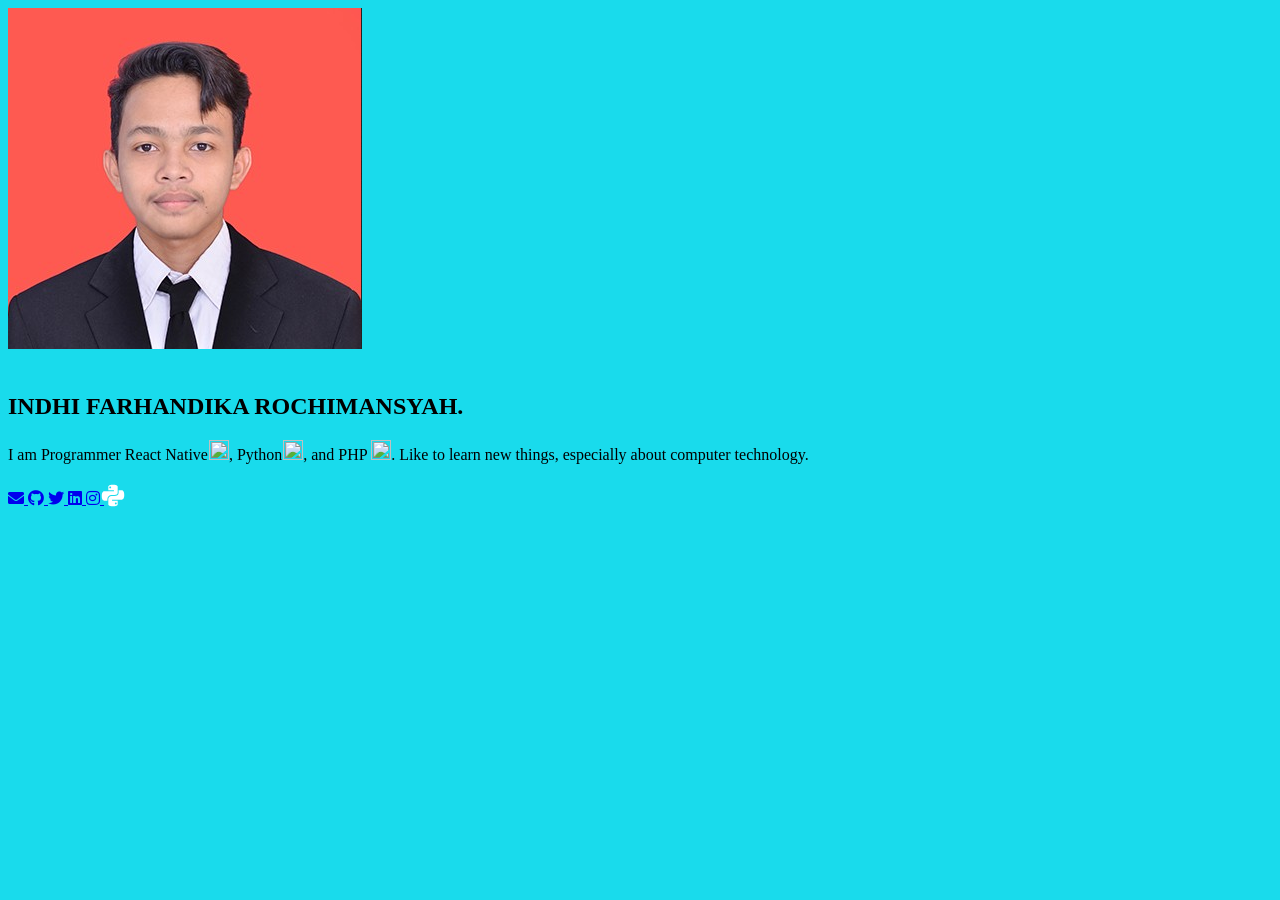
==== index.html @ e1ecf8b8 "Update index.html" ====
<!DOCTYPE html>
<html lang="en"><head>
    <meta charset="UTF-8">
    <meta name="viewport" content="width=device-width, initial-scale=1.0">
        <meta name="description" content="">

    <title>
            I F R
    </title>

    
    <link rel="stylesheet" href="https://themes.gohugo.io//theme/hallo-hugo/css/style.css">

    <link rel="stylesheet" href="https://fonts.googleapis.com/css?family=Montserrat:400,700">
    <link rel="stylesheet" href="https://use.fontawesome.com/releases/v5.8.1/css/all.css" integrity="sha384-50oBUHEmvpQ+1lW4y57PTFmhCaXp0ML5d60M1M7uH2+nqUivzIebhndOJK28anvf" crossorigin="anonymous">
    <style>
    	#hov:hover { 
			fill: #2f2d2d
		}
    </style>
    
</head>
<body style="background-color: #19dbec">

<main>
    <div class="block introduction">
        <div class="column left">
            <img src="/logo/indhifr.png" class="portrait" alt="Portrait" />
        </div>
        <div class="column right"><!--<h1>I F R</h1>--><h2 style="margin-top: 40px">INDHI FARHANDIKA ROCHIMANSYAH.</h2>
            <p>I am Programmer React Native <img style="width: 20px; height: 20px;margin-bottom: -3px;margin-left: -3px;" src="https://img.icons8.com/nolan/64/000000/react-native.png">, Python <img style="width: 20px; height: 20px;margin-bottom: -3px;margin-left: -3px;" src="https://img.icons8.com/color/48/000000/python.png">, and PHP <img style="width: 20px; height: 20px;margin-bottom: -3px;" src="https://img.icons8.com/officel/40/000000/php-logo.png">. Like to learn new things, especially about computer technology.</p>

            <div class="links"><a rel="me" href="mailto:indhifarhandika@gmail.com" title="E-mail">
                        <span class="fas fa-envelope"></span>
                    </a><a rel="me" href="https://www.github.com/indhifarhandika" target="_blank" title="Github">
                        <span class="fab fa-github"></span>
                    </a><a rel="me" href="https://www.twitter.com/indhiodi" target="_blank" title="Twitter">
                        <span class="fab fa-twitter"></span>
                    </a><a rel="me" href="https://www.linkedin.com/in/indhifarhandika" target="_blank" title="LinkdIn">
                        <span class="fab fa-linkedin"></span>
                    </a><a rel="me" href="https://www.instagram.com/indhifarhandika/" target="_blank" title="Instagram">
                        <span class="fab fa-instagram"></span>
                    </a><a rel="me" href="https://www.python.org/users/indhifarhandika/" target="_blank" title="Python Software Foundation">
                        <svg xmlns="http://www.w3.org/2000/svg" x="0px" y="0px" width="30" height="30" viewBox="0 0 32 32" style="fill:#ffffff; margin-bottom: -6px; margin-left: -6px;"><path id="hov" d="M 16 5 C 11.011719 5 11 7 11 7 L 11 11 L 17 11 L 17 12 L 7 12 C 7 12 4 11.539063 4 17 C 4 22.460938 7 22 7 22 L 10 22 L 10 20.375 C 10 17.964844 11.964844 16 14.375 16 L 17.625 16 C 19.484375 16 21 15.484375 21 13.625 L 21 7 C 21 7 20.988281 5 16 5 Z M 13 7 C 13.550781 7 14 7.449219 14 8 C 14 8.550781 13.550781 9 13 9 C 12.449219 9 12 8.550781 12 8 C 12 7.449219 12.449219 7 13 7 Z M 22 11 L 22 13.625 C 22 16.035156 20.035156 17 17.625 17 L 14.375 17 C 12.515625 17 11 18.515625 11 20.375 L 11 26 C 11 26 11.0625 28 16 28 C 20.9375 28 21 26 21 26 L 21 22 L 15 22 L 15 21 L 25 21 C 25 21 28 21.503906 28 16 C 28 10.496094 25 11 25 11 Z M 19 24 C 19.550781 24 20 24.449219 20 25 C 20 25.550781 19.550781 26 19 26 C 18.449219 26 18 25.550781 18 25 C 18 24.449219 18.449219 24 19 24 Z"></path></svg>
                    </a></div>
        </div>
    </div></main>
	<script language="JavaScript">
		document.addEventListener("contextmenu", function(e){
			e.preventDefault();
		}, false);
	</script>
	</body>
</html>
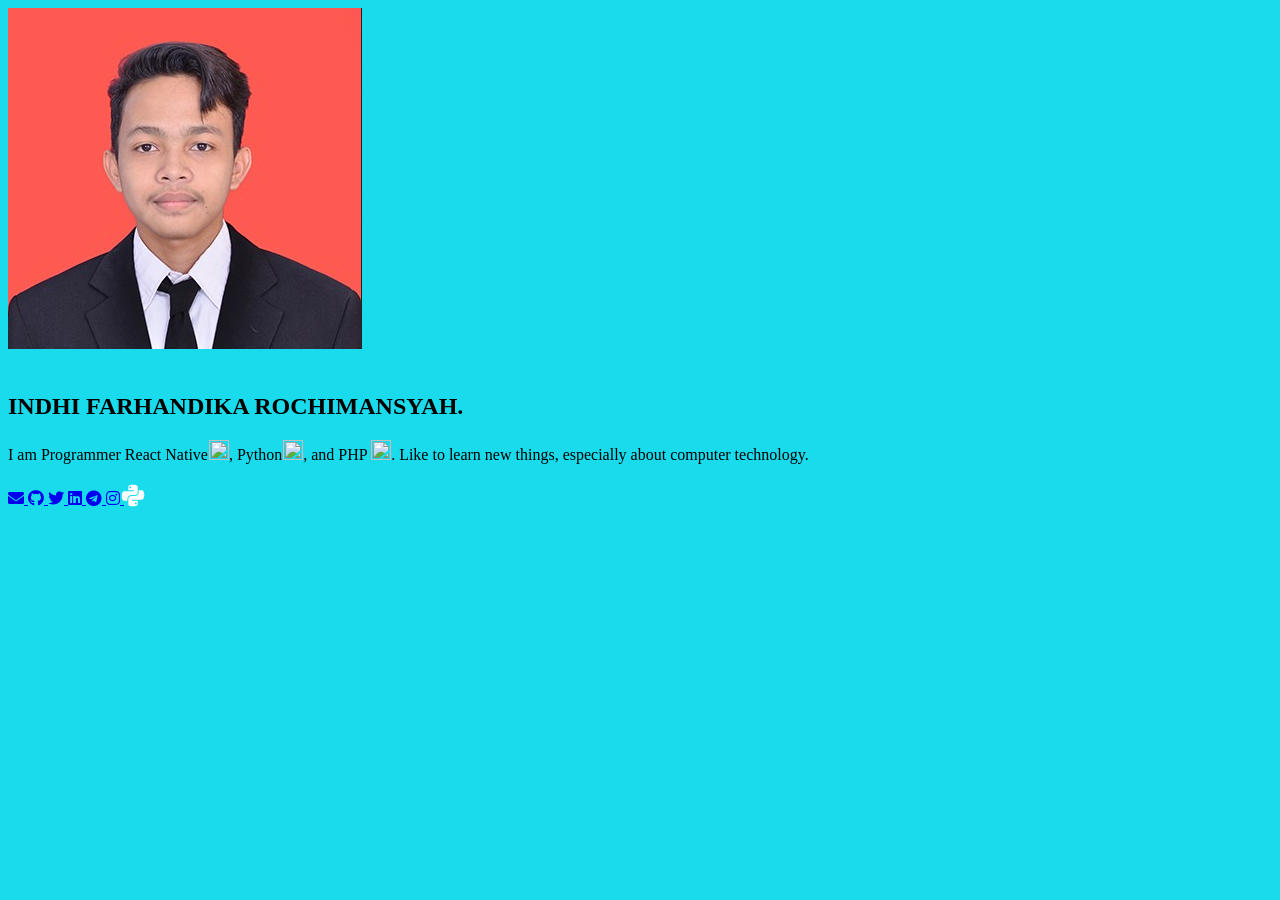
==== commit 17fac452: "Update index.html" ====
--- a/index.html
+++ b/index.html
@@ -38,6 +38,8 @@
                         <span class="fab fa-twitter"></span>
                     </a><a rel="me" href="https://www.linkedin.com/in/indhifarhandika" target="_blank" title="LinkdIn">
                         <span class="fab fa-linkedin"></span>
+                    </a><a rel="me" href="https://t.me/Indhifarhandika" target="_blank" title="Telegram">
+                        <span class="fab fa-telegram"></span>
                     </a><a rel="me" href="https://www.instagram.com/indhifarhandika/" target="_blank" title="Instagram">
                         <span class="fab fa-instagram"></span>
                     </a><a rel="me" href="https://www.python.org/users/indhifarhandika/" target="_blank" title="Python Software Foundation">
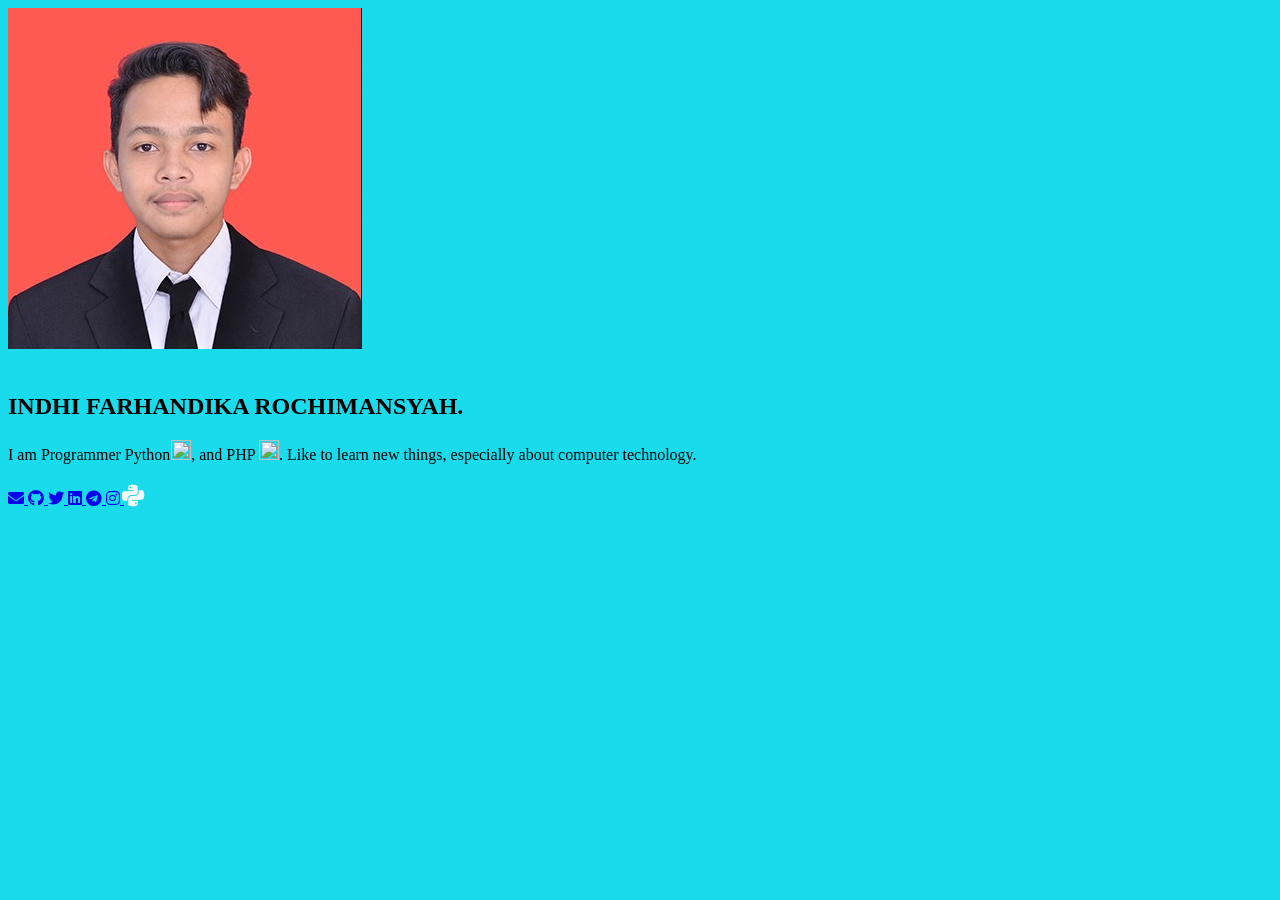
==== commit fde151ab: "Update index.html" ====
--- a/index.html
+++ b/index.html
@@ -28,7 +28,7 @@
             <img src="/logo/indhifr.png" class="portrait" alt="Portrait" />
         </div>
         <div class="column right"><!--<h1>I F R</h1>--><h2 style="margin-top: 40px">INDHI FARHANDIKA ROCHIMANSYAH.</h2>
-            <p>I am Programmer React Native <img style="width: 20px; height: 20px;margin-bottom: -3px;margin-left: -3px;" src="https://img.icons8.com/nolan/64/000000/react-native.png">, Python <img style="width: 20px; height: 20px;margin-bottom: -3px;margin-left: -3px;" src="https://img.icons8.com/color/48/000000/python.png">, and PHP <img style="width: 20px; height: 20px;margin-bottom: -3px;" src="https://img.icons8.com/officel/40/000000/php-logo.png">. Like to learn new things, especially about computer technology.</p>
+            <p>I am Programmer <!-- React Native <img style="width: 20px; height: 20px;margin-bottom: -3px;margin-left: -3px;" src="https://img.icons8.com/nolan/64/000000/react-native.png">,-->Python <img style="width: 20px; height: 20px;margin-bottom: -3px;margin-left: -3px;" src="https://img.icons8.com/color/48/000000/python.png">, and PHP <img style="width: 20px; height: 20px;margin-bottom: -3px;" src="https://img.icons8.com/officel/40/000000/php-logo.png">. Like to learn new things, especially about computer technology.</p>
 
             <div class="links"><a rel="me" href="mailto:indhifarhandika@gmail.com" title="E-mail">
                         <span class="fas fa-envelope"></span>
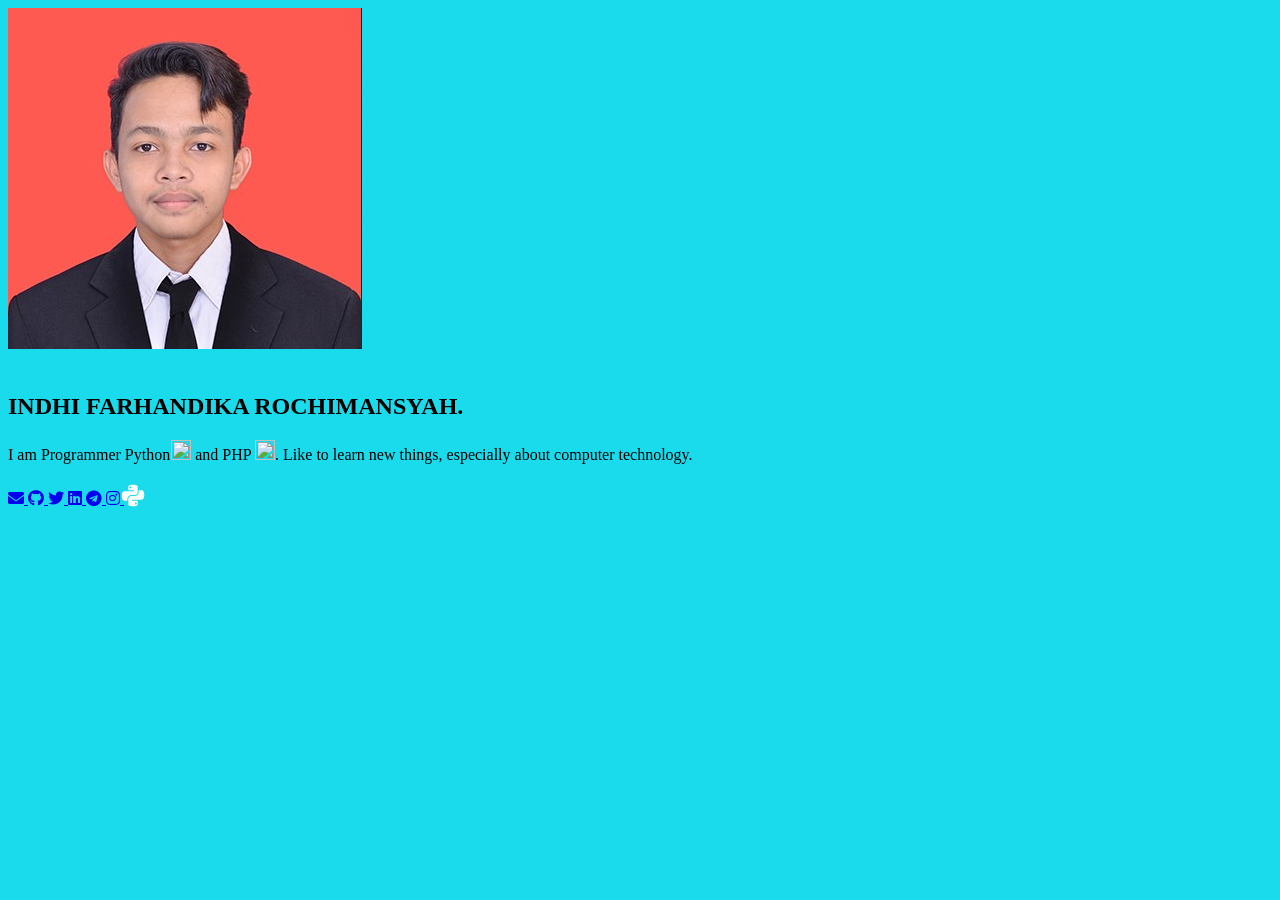
==== commit 8d017818: "Update index.html" ====
--- a/index.html
+++ b/index.html
@@ -28,7 +28,7 @@
             <img src="/logo/indhifr.png" class="portrait" alt="Portrait" />
         </div>
         <div class="column right"><!--<h1>I F R</h1>--><h2 style="margin-top: 40px">INDHI FARHANDIKA ROCHIMANSYAH.</h2>
-            <p>I am Programmer <!-- React Native <img style="width: 20px; height: 20px;margin-bottom: -3px;margin-left: -3px;" src="https://img.icons8.com/nolan/64/000000/react-native.png">,-->Python <img style="width: 20px; height: 20px;margin-bottom: -3px;margin-left: -3px;" src="https://img.icons8.com/color/48/000000/python.png">, and PHP <img style="width: 20px; height: 20px;margin-bottom: -3px;" src="https://img.icons8.com/officel/40/000000/php-logo.png">. Like to learn new things, especially about computer technology.</p>
+            <p>I am Programmer <!-- React Native <img style="width: 20px; height: 20px;margin-bottom: -3px;margin-left: -3px;" src="https://img.icons8.com/nolan/64/000000/react-native.png">,-->Python <img style="width: 20px; height: 20px;margin-bottom: -3px;margin-left: -3px;" src="https://img.icons8.com/color/48/000000/python.png"> and PHP <img style="width: 20px; height: 20px;margin-bottom: -3px;" src="https://img.icons8.com/officel/40/000000/php-logo.png">. Like to learn new things, especially about computer technology.</p>
 
             <div class="links"><a rel="me" href="mailto:indhifarhandika@gmail.com" title="E-mail">
                         <span class="fas fa-envelope"></span>
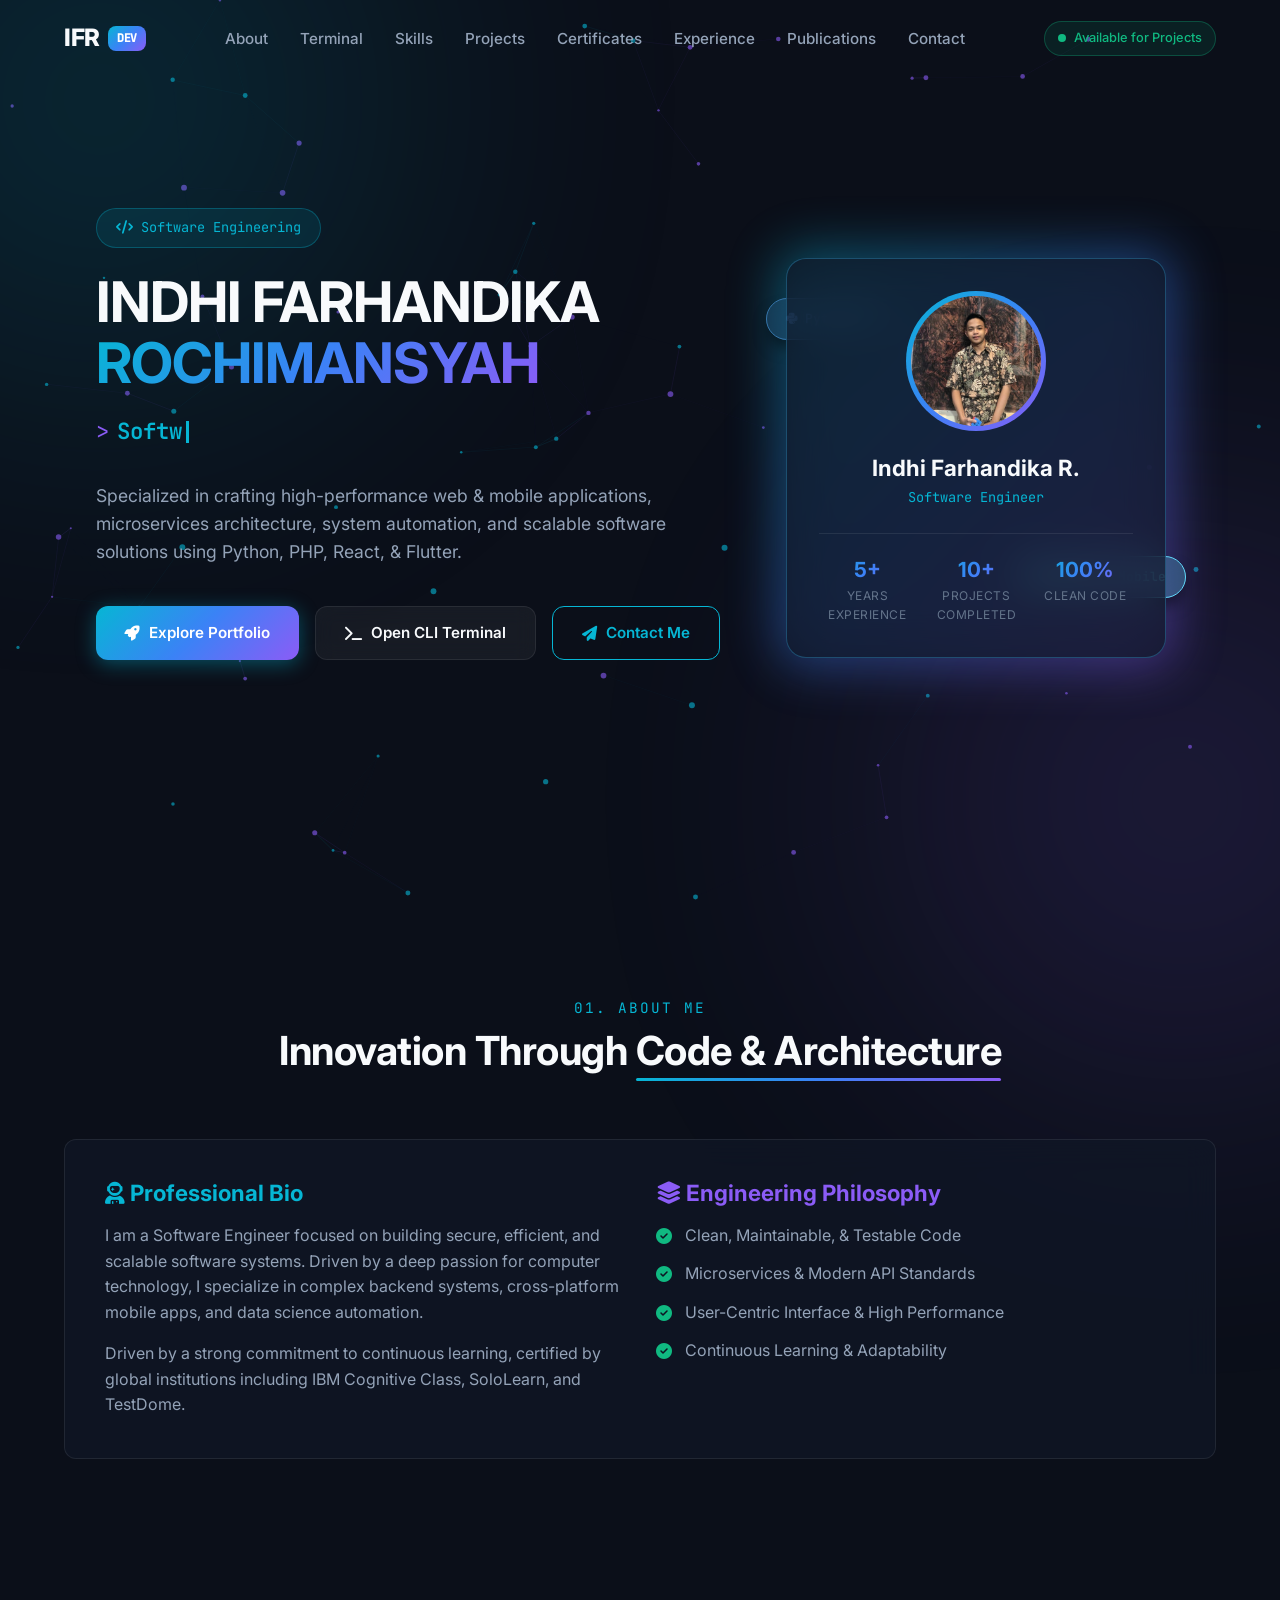
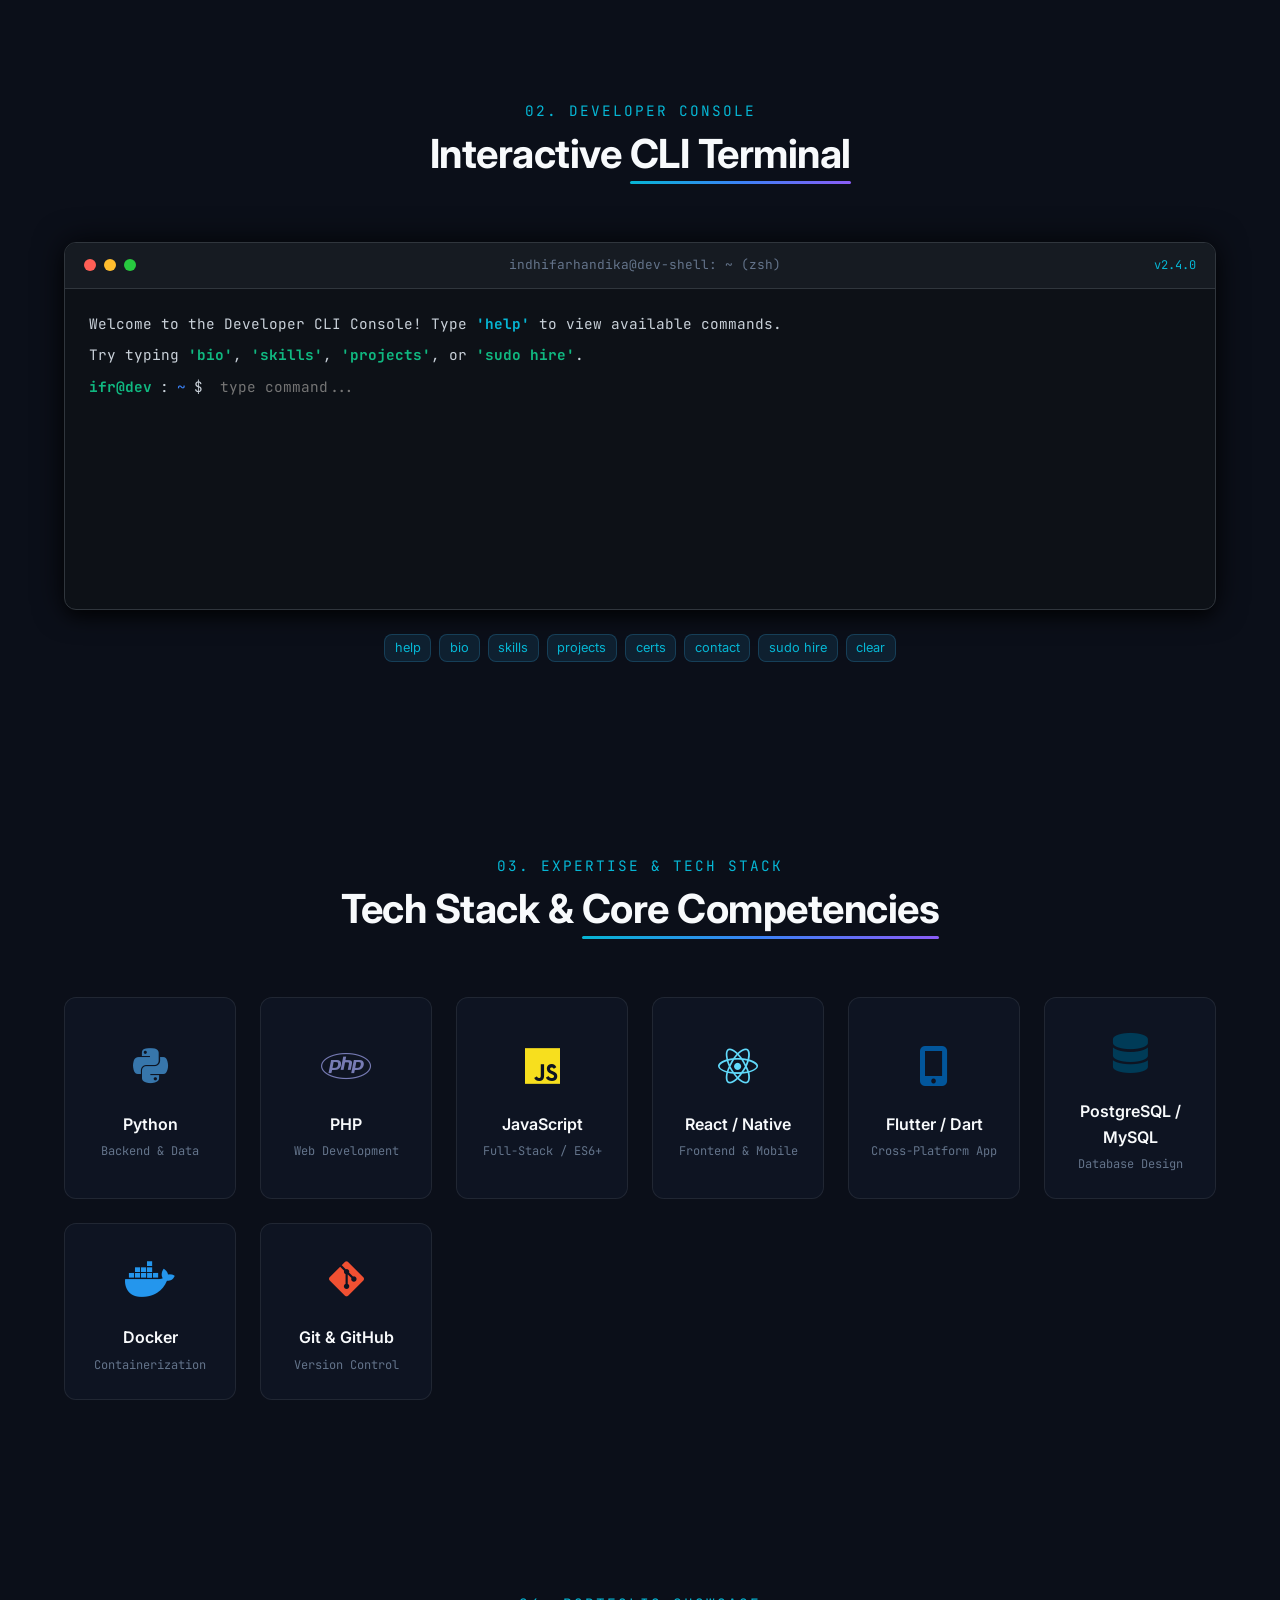
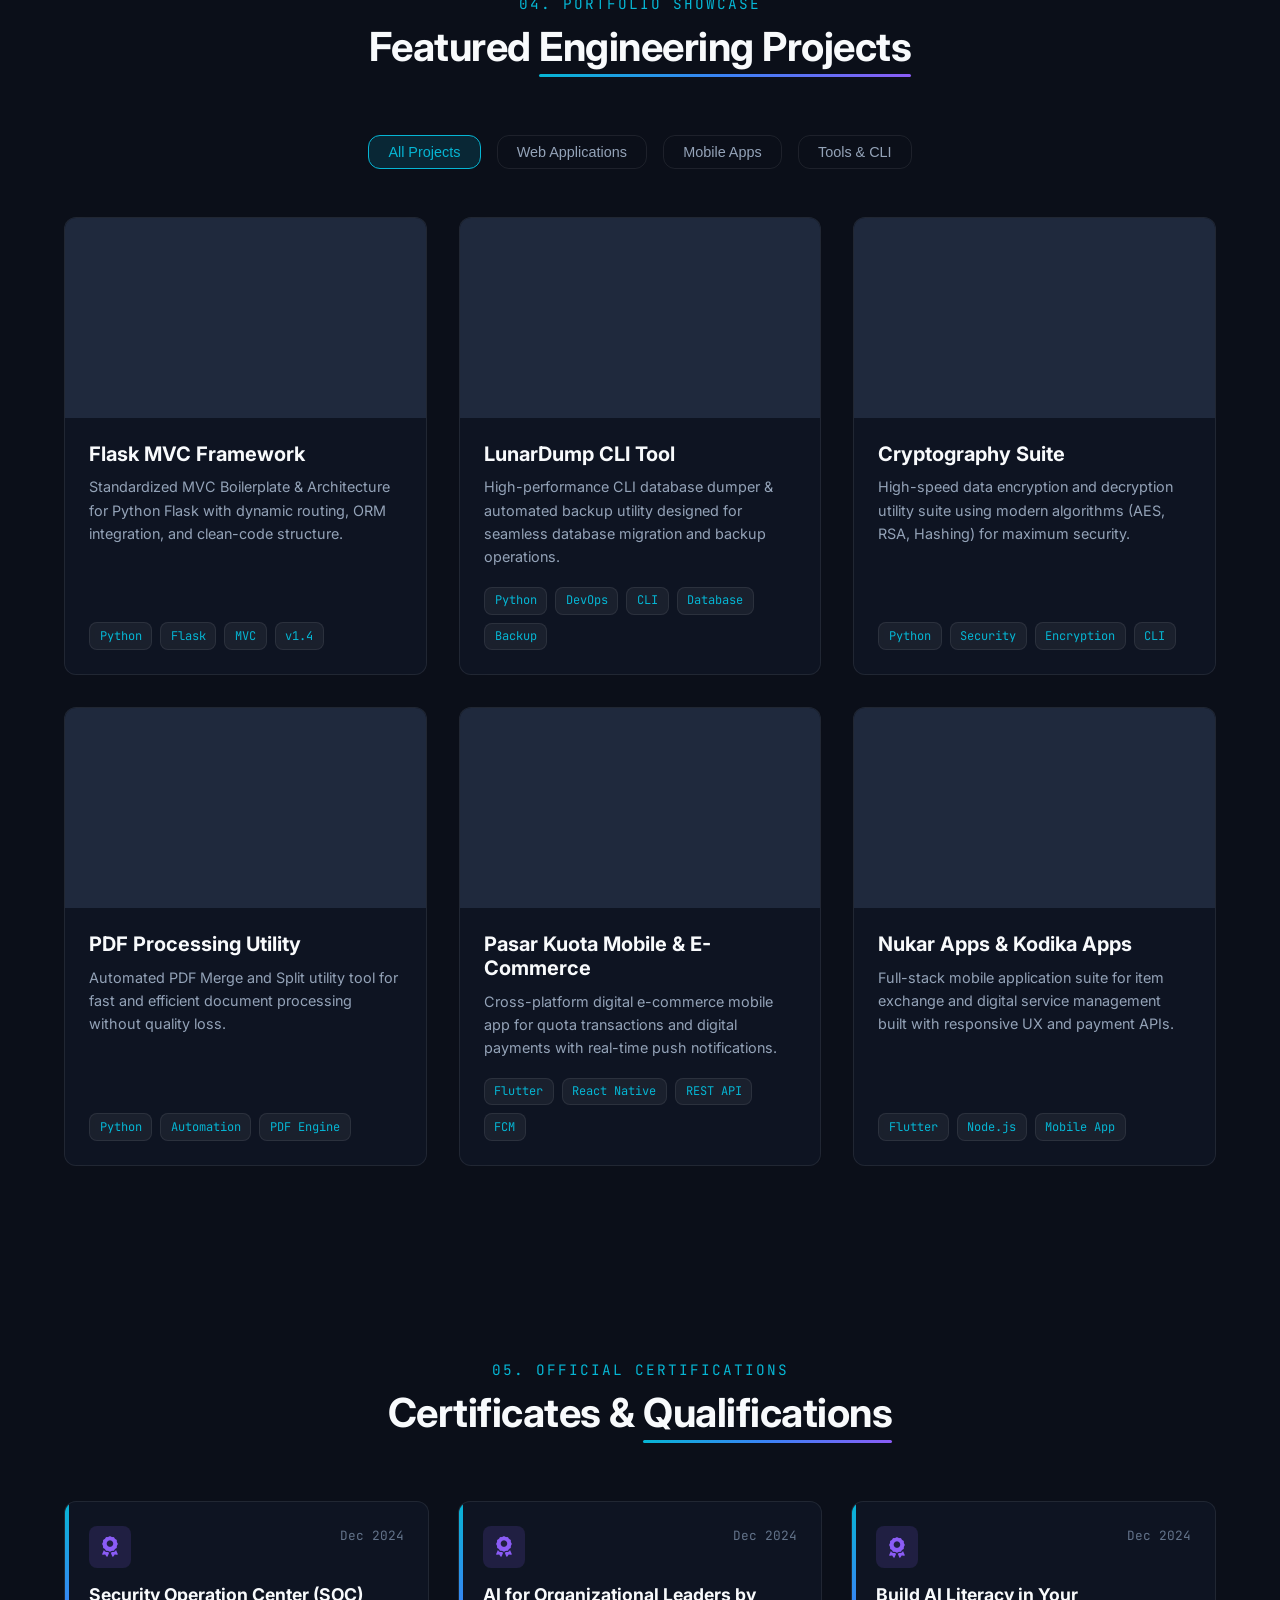
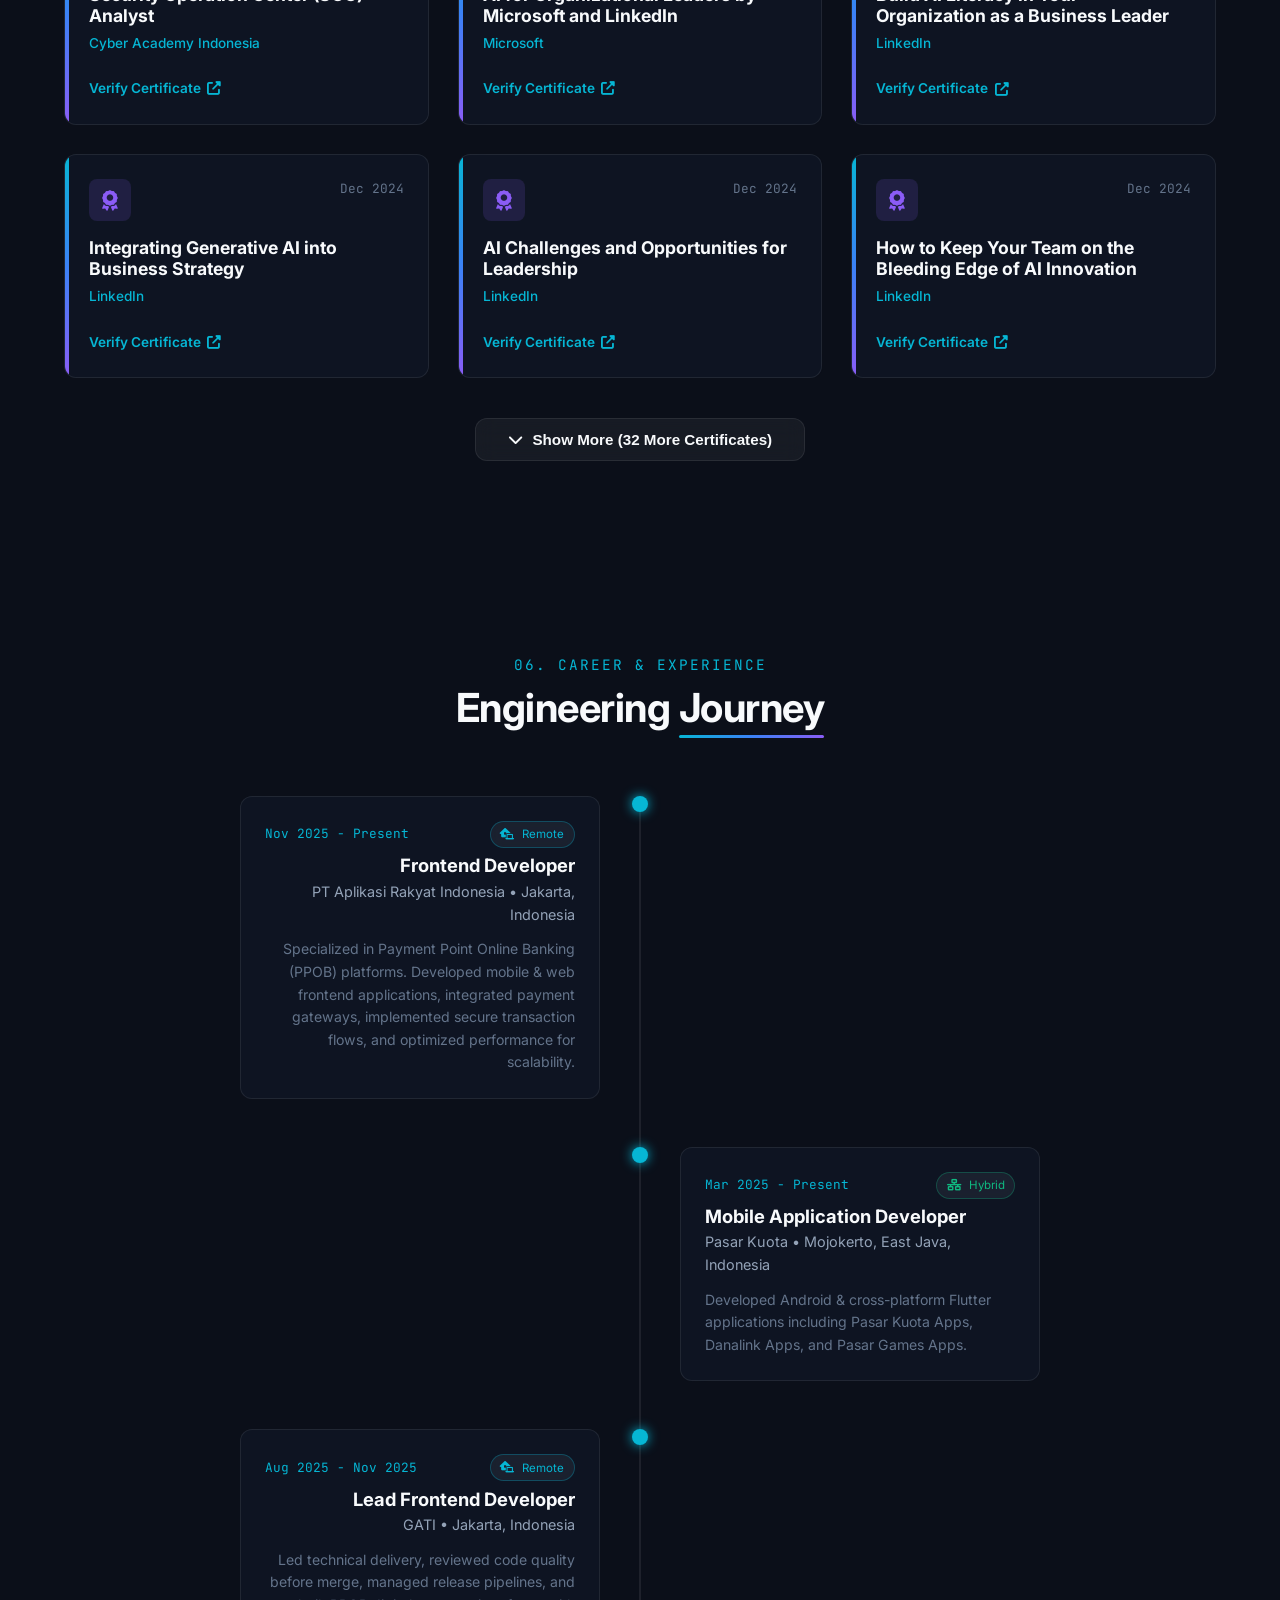
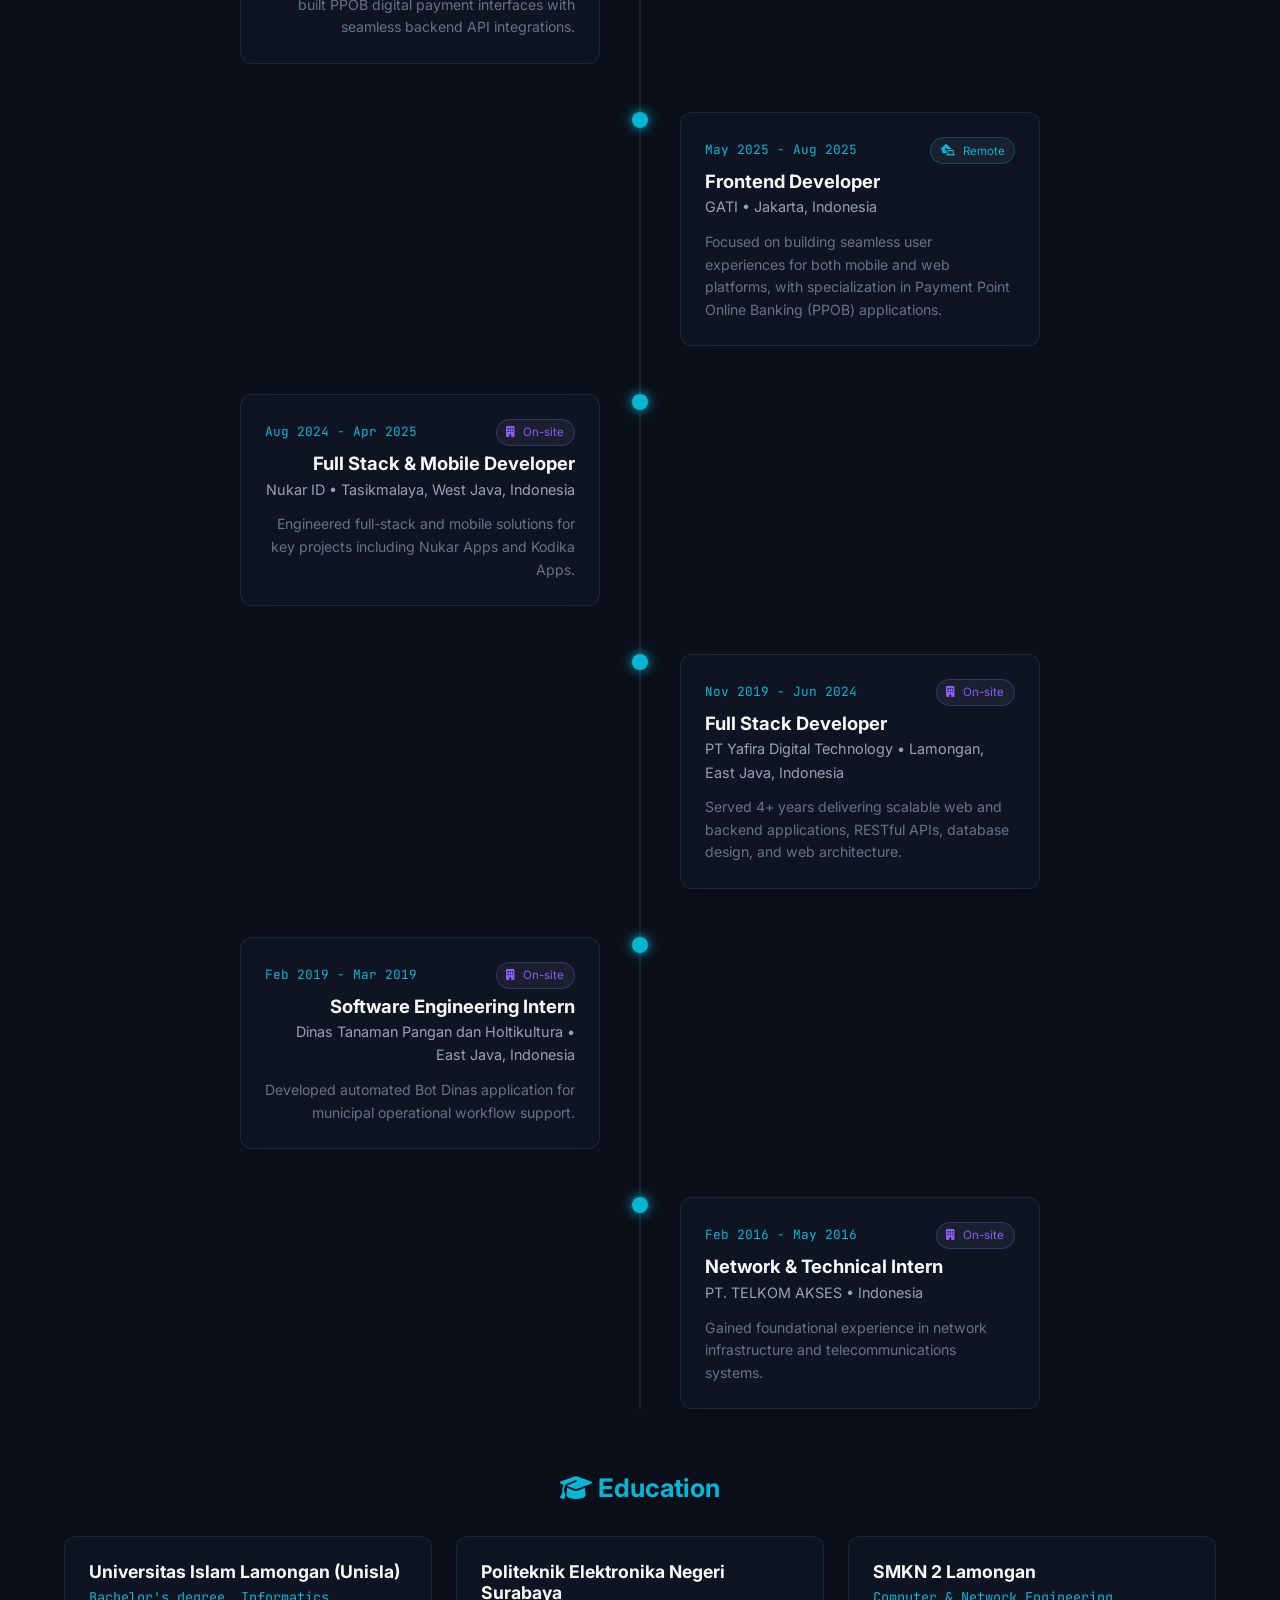
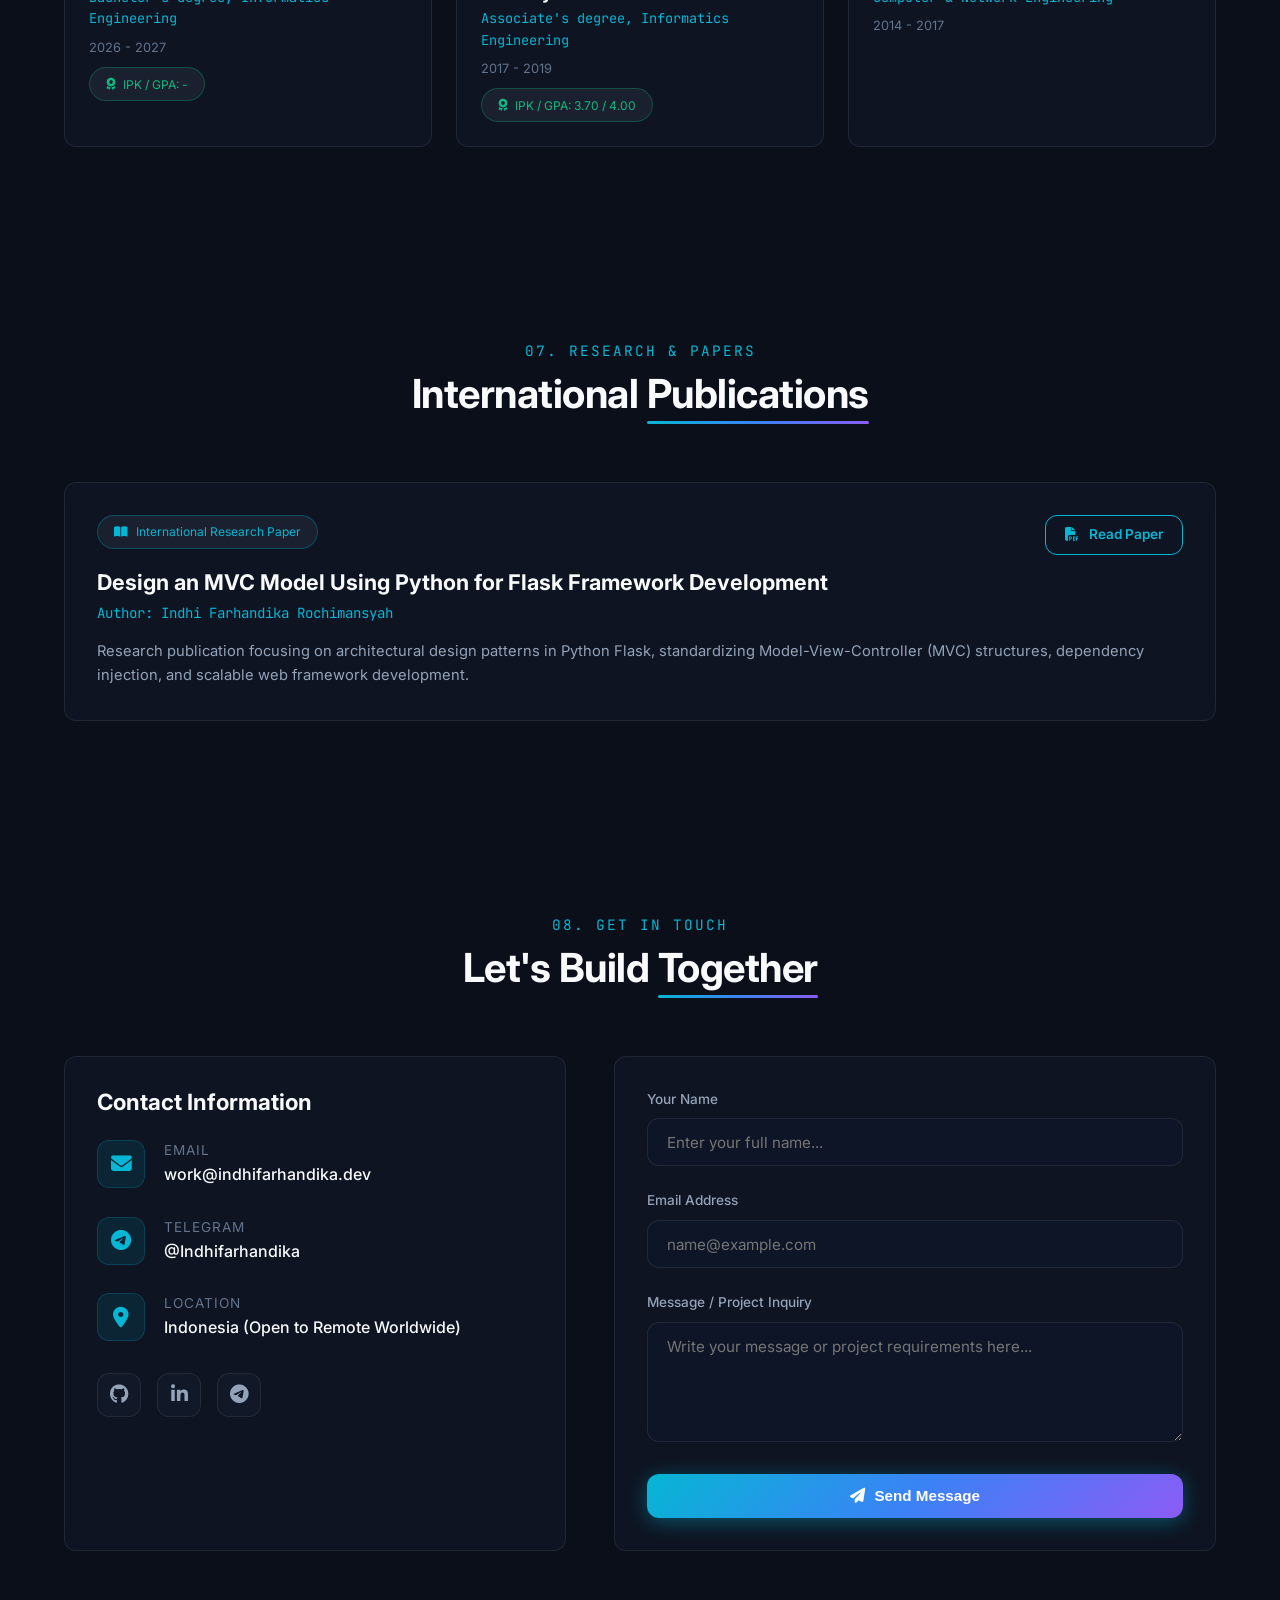
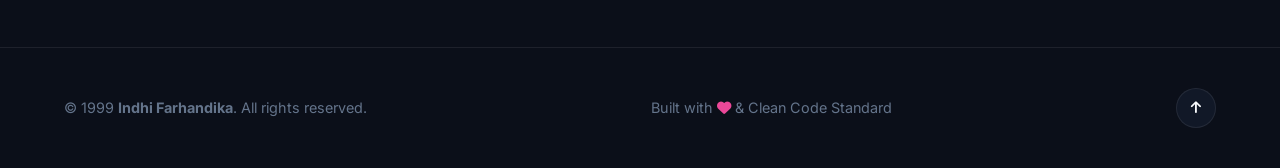
==== commit ad83c0a2: "update personal web" ====
--- a/index.html
+++ b/index.html
@@ -1,56 +1,675 @@
 <!DOCTYPE html>
-<html lang="en"><head>
+<html lang="en">
+
+<head>
     <meta charset="UTF-8">
     <meta name="viewport" content="width=device-width, initial-scale=1.0">
-        <meta name="description" content="">
-
-    <title>
-            I F R
-    </title>
-
-    
-    <link rel="stylesheet" href="https://themes.gohugo.io//theme/hallo-hugo/css/style.css">
-
-    <link rel="stylesheet" href="https://fonts.googleapis.com/css?family=Montserrat:400,700">
-    <link rel="stylesheet" href="https://use.fontawesome.com/releases/v5.8.1/css/all.css" integrity="sha384-50oBUHEmvpQ+1lW4y57PTFmhCaXp0ML5d60M1M7uH2+nqUivzIebhndOJK28anvf" crossorigin="anonymous">
-    <style>
-    	#hov:hover { 
-			fill: #2f2d2d
-		}
-    </style>
-    
+    <meta name="description"
+        content="Indhi Farhandika Rochimansyah - Senior Software Engineer & Full-Stack Architect Web Portfolio Profile. Modern Obsidian Dark Theme.">
+    <meta name="author" content="Indhi Farhandika Rochimansyah">
+    <title>Indhi Farhandika Rochimansyah | Software Engineer</title>
+
+    <!-- Google Fonts -->
+    <link rel="preconnect" href="https://fonts.googleapis.com">
+    <link rel="preconnect" href="https://fonts.gstatic.com" crossorigin>
+    <link
+        href="https://fonts.googleapis.com/css2?family=Inter:wght@300;400;500;600;700;800&family=JetBrains+Mono:wght@400;500;600;700&display=swap"
+        rel="stylesheet">
+
+    <!-- FontAwesome Icons -->
+    <link rel="stylesheet" href="https://cdnjs.cloudflare.com/ajax/libs/font-awesome/6.4.0/css/all.min.css"
+        crossorigin="anonymous" referrerpolicy="no-referrer" />
+
+    <!-- Custom CSS -->
+    <link rel="stylesheet" href="css/style.css">
 </head>
-<body style="background-color: #19dbec">
-
-<main>
-    <div class="block introduction">
-        <div class="column left">
-            <img src="/logo/indhifr.png" class="portrait" alt="Portrait" />
-        </div>
-        <div class="column right"><!--<h1>I F R</h1>--><h2 style="margin-top: 40px">INDHI FARHANDIKA ROCHIMANSYAH.</h2>
-            <p>I am Programmer <!-- React Native <img style="width: 20px; height: 20px;margin-bottom: -3px;margin-left: -3px;" src="https://img.icons8.com/nolan/64/000000/react-native.png">,-->Python <img style="width: 20px; height: 20px;margin-bottom: -3px;margin-left: -3px;" src="https://img.icons8.com/color/48/000000/python.png"> and PHP <img style="width: 20px; height: 20px;margin-bottom: -3px;" src="https://img.icons8.com/officel/40/000000/php-logo.png">. Like to learn new things, especially about computer technology.</p>
-
-            <div class="links"><a rel="me" href="mailto:indhifarhandika@gmail.com" title="E-mail">
-                        <span class="fas fa-envelope"></span>
-                    </a><a rel="me" href="https://www.github.com/indhifarhandika" target="_blank" title="Github">
-                        <span class="fab fa-github"></span>
-                    </a><a rel="me" href="https://www.twitter.com/indhiodi" target="_blank" title="Twitter">
-                        <span class="fab fa-twitter"></span>
-                    </a><a rel="me" href="https://www.linkedin.com/in/indhifarhandika" target="_blank" title="LinkdIn">
-                        <span class="fab fa-linkedin"></span>
-                    </a><a rel="me" href="https://t.me/Indhifarhandika" target="_blank" title="Telegram">
-                        <span class="fab fa-telegram"></span>
-                    </a><a rel="me" href="https://www.instagram.com/indhifarhandika/" target="_blank" title="Instagram">
-                        <span class="fab fa-instagram"></span>
-                    </a><a rel="me" href="https://www.python.org/users/indhifarhandika/" target="_blank" title="Python Software Foundation">
-                        <svg xmlns="http://www.w3.org/2000/svg" x="0px" y="0px" width="30" height="30" viewBox="0 0 32 32" style="fill:#ffffff; margin-bottom: -6px; margin-left: -6px;"><path id="hov" d="M 16 5 C 11.011719 5 11 7 11 7 L 11 11 L 17 11 L 17 12 L 7 12 C 7 12 4 11.539063 4 17 C 4 22.460938 7 22 7 22 L 10 22 L 10 20.375 C 10 17.964844 11.964844 16 14.375 16 L 17.625 16 C 19.484375 16 21 15.484375 21 13.625 L 21 7 C 21 7 20.988281 5 16 5 Z M 13 7 C 13.550781 7 14 7.449219 14 8 C 14 8.550781 13.550781 9 13 9 C 12.449219 9 12 8.550781 12 8 C 12 7.449219 12.449219 7 13 7 Z M 22 11 L 22 13.625 C 22 16.035156 20.035156 17 17.625 17 L 14.375 17 C 12.515625 17 11 18.515625 11 20.375 L 11 26 C 11 26 11.0625 28 16 28 C 20.9375 28 21 26 21 26 L 21 22 L 15 22 L 15 21 L 25 21 C 25 21 28 21.503906 28 16 C 28 10.496094 25 11 25 11 Z M 19 24 C 19.550781 24 20 24.449219 20 25 C 20 25.550781 19.550781 26 19 26 C 18.449219 26 18 25.550781 18 25 C 18 24.449219 18.449219 24 19 24 Z"></path></svg>
-                    </a></div>
-        </div>
-    </div></main>
-	<script language="JavaScript">
-		document.addEventListener("contextmenu", function(e){
-			e.preventDefault();
-		}, false);
-	</script>
-	</body>
-</html>
+
+<body>
+
+    <!-- Ambient Particle Canvas & Glows -->
+    <canvas id="bg-canvas"></canvas>
+    <div class="ambient-glow glow-top-left"></div>
+    <div class="ambient-glow glow-bottom-right"></div>
+
+    <!-- Navigation Bar -->
+    <nav class="navbar" id="navbar">
+        <div class="container nav-container">
+            <a href="#" class="logo">
+                IFR <span class="logo-badge">DEV</span>
+            </a>
+
+            <ul class="nav-links" id="nav-links">
+                <li><a href="#about" class="nav-link">About</a></li>
+                <li><a href="#terminal" class="nav-link">Terminal</a></li>
+                <li><a href="#skills" class="nav-link">Skills</a></li>
+                <li><a href="#projects" class="nav-link">Projects</a></li>
+                <li><a href="#certificates" class="nav-link">Certificates</a></li>
+                <li><a href="#experience" class="nav-link">Experience</a></li>
+                <li><a href="#publications" class="nav-link">Publications</a></li>
+                <li><a href="#contact" class="nav-link">Contact</a></li>
+            </ul>
+
+            <div class="nav-actions">
+                <div class="status-badge">
+                    <span class="pulse-dot"></span>
+                    <span>Available for Projects</span>
+                </div>
+                <button class="nav-toggle" id="nav-toggle" aria-label="Toggle navigation menu">
+                    <i class="fas fa-bars"></i>
+                </button>
+            </div>
+        </div>
+    </nav>
+
+    <!-- Hero Section -->
+    <section class="hero" id="hero">
+        <div class="container">
+            <div class="hero-grid">
+                <div class="hero-content">
+                    <div class="hero-tag">
+                        <i class="fas fa-code"></i> Software Engineering
+                    </div>
+                    <h1 class="hero-title">
+                        INDHI FARHANDIKA <br>
+                        <span class="text-gradient">ROCHIMANSYAH</span>
+                    </h1>
+                    <div class="typing-container">
+                        <span class="typing-prefix">&gt;</span>
+                        <span class="typing-text" id="typing-text"></span>
+                        <span class="cursor"></span>
+                    </div>
+                    <p class="hero-description">
+                        Specialized in crafting high-performance web & mobile applications, microservices architecture,
+                        system automation, and scalable software solutions using Python, PHP, React, & Flutter.
+                    </p>
+                    <div class="hero-buttons">
+                        <a href="#projects" class="btn btn-primary">
+                            <i class="fas fa-rocket"></i> Explore Portfolio
+                        </a>
+                        <a href="#terminal" class="btn btn-secondary">
+                            <i class="fas fa-terminal"></i> Open CLI Terminal
+                        </a>
+                        <a href="#contact" class="btn btn-outline">
+                            <i class="fas fa-paper-plane"></i> Contact Me
+                        </a>
+                    </div>
+                </div>
+
+                <div class="hero-visual">
+                    <div class="profile-card-wrapper">
+                        <div class="floating-badge badge-python">
+                            <i class="fab fa-python"></i> Python 3
+                        </div>
+                        <div class="floating-badge badge-react">
+                            <i class="fab fa-react"></i> React / Mobile
+                        </div>
+
+                        <div class="profile-card">
+                            <div class="profile-avatar-container">
+                                <img src="logo/IMG_78712.jpg" alt="Indhi Farhandika Rochimansyah" class="profile-avatar"
+                                    onerror="this.src='https://ui-avatars.com/api/?name=Indhi+Farhandika&background=0D1117&color=06B6D4&size=150'">
+                            </div>
+                            <h3 class="profile-card-title">Indhi Farhandika R.</h3>
+                            <p class="profile-card-subtitle">Software Engineer</p>
+
+                            <div class="profile-stats-grid">
+                                <div class="stat-item">
+                                    <div class="stat-number text-gradient">5+</div>
+                                    <div class="stat-label">Years Experience</div>
+                                </div>
+                                <div class="stat-item">
+                                    <div class="stat-number text-gradient">10+</div>
+                                    <div class="stat-label">Projects Completed</div>
+                                </div>
+                                <div class="stat-item">
+                                    <div class="stat-number text-gradient">100%</div>
+                                    <div class="stat-label">Clean Code</div>
+                                </div>
+                            </div>
+                        </div>
+                    </div>
+                </div>
+            </div>
+        </div>
+    </section>
+
+    <!-- About Section -->
+    <section class="about" id="about">
+        <div class="container">
+            <div class="section-header">
+                <span class="section-subtitle">01. About Me</span>
+                <h2 class="section-title">Innovation Through <span>Code & Architecture</span></h2>
+            </div>
+
+            <div class="glass-card" style="padding: 2.5rem; margin-bottom: 3rem;">
+                <div style="display: grid; grid-template-columns: repeat(auto-fit, minmax(280px, 1fr)); gap: 2rem;">
+                    <div>
+                        <h3 style="font-size: 1.4rem; margin-bottom: 1rem; color: var(--accent-cyan);">
+                            <i class="fas fa-user-astronaut"></i> Professional Bio
+                        </h3>
+                        <p style="color: var(--text-secondary); margin-bottom: 1rem;">
+                            I am a Software Engineer focused on building secure, efficient, and scalable software
+                            systems. Driven by a deep passion for computer technology, I specialize in complex backend
+                            systems, cross-platform mobile apps, and data science automation.
+                        </p>
+                        <p style="color: var(--text-secondary);">
+                            Driven by a strong commitment to continuous learning, certified by global institutions
+                            including IBM Cognitive Class, SoloLearn, and TestDome.
+                        </p>
+                    </div>
+                    <div>
+                        <h3 style="font-size: 1.4rem; margin-bottom: 1rem; color: var(--accent-violet);">
+                            <i class="fas fa-layer-group"></i> Engineering Philosophy
+                        </h3>
+                        <ul style="list-style: none; color: var(--text-secondary);">
+                            <li style="margin-bottom: 0.8rem; display: flex; align-items: center; gap: 0.8rem;">
+                                <i class="fas fa-check-circle" style="color: var(--accent-emerald);"></i> Clean,
+                                Maintainable, & Testable Code
+                            </li>
+                            <li style="margin-bottom: 0.8rem; display: flex; align-items: center; gap: 0.8rem;">
+                                <i class="fas fa-check-circle" style="color: var(--accent-emerald);"></i> Microservices
+                                & Modern API Standards
+                            </li>
+                            <li style="margin-bottom: 0.8rem; display: flex; align-items: center; gap: 0.8rem;">
+                                <i class="fas fa-check-circle" style="color: var(--accent-emerald);"></i> User-Centric
+                                Interface & High Performance
+                            </li>
+                            <li style="display: flex; align-items: center; gap: 0.8rem;">
+                                <i class="fas fa-check-circle" style="color: var(--accent-emerald);"></i> Continuous
+                                Learning & Adaptability
+                            </li>
+                        </ul>
+                    </div>
+                </div>
+            </div>
+        </div>
+    </section>
+
+    <!-- Interactive Terminal Section -->
+    <section class="terminal-section" id="terminal">
+        <div class="container">
+            <div class="section-header">
+                <span class="section-subtitle">02. Developer Console</span>
+                <h2 class="section-title">Interactive <span>CLI Terminal</span></h2>
+            </div>
+
+            <div class="terminal-window">
+                <div class="terminal-header">
+                    <div class="terminal-buttons">
+                        <span class="term-btn term-btn-close"></span>
+                        <span class="term-btn term-btn-min"></span>
+                        <span class="term-btn term-btn-max"></span>
+                    </div>
+                    <div class="terminal-title">indhifarhandika@dev-shell: ~ (zsh)</div>
+                    <div style="font-family: var(--font-mono); font-size: 0.75rem; color: var(--accent-cyan);">v2.4.0
+                    </div>
+                </div>
+
+                <div class="terminal-body" id="terminal-body">
+                    <div class="term-line initial">
+                        Welcome to the Developer CLI Console! Type <span
+                            style="color: var(--accent-cyan); font-weight: bold;">'help'</span> to view available
+                        commands.
+                    </div>
+                    <div class="term-line initial">
+                        Try typing <span style="color: var(--accent-emerald); font-weight: bold;">'bio'</span>, <span
+                            style="color: var(--accent-emerald); font-weight: bold;">'skills'</span>, <span
+                            style="color: var(--accent-emerald); font-weight: bold;">'projects'</span>, or <span
+                            style="color: var(--accent-emerald); font-weight: bold;">'sudo hire'</span>.
+                    </div>
+
+                    <div class="term-input-line" id="terminal-input-line">
+                        <span class="term-prompt">ifr@dev</span>:<span class="term-path">~</span>$&nbsp;
+                        <input type="text" class="term-input" id="terminal-input" placeholder="type command..."
+                            autocomplete="off">
+                    </div>
+                </div>
+            </div>
+
+            <!-- Quick Command Chips -->
+            <div class="term-command-list" style="justify-content: center; margin-top: 1.5rem;">
+                <span class="term-chip" onclick="runTerminalCommand('help')">help</span>
+                <span class="term-chip" onclick="runTerminalCommand('bio')">bio</span>
+                <span class="term-chip" onclick="runTerminalCommand('skills')">skills</span>
+                <span class="term-chip" onclick="runTerminalCommand('projects')">projects</span>
+                <span class="term-chip" onclick="runTerminalCommand('certs')">certs</span>
+                <span class="term-chip" onclick="runTerminalCommand('contact')">contact</span>
+                <span class="term-chip" onclick="runTerminalCommand('sudo hire')">sudo hire</span>
+                <span class="term-chip" onclick="runTerminalCommand('clear')">clear</span>
+            </div>
+        </div>
+    </section>
+
+    <!-- Skills & Tech Stack Section -->
+    <section class="skills" id="skills">
+        <div class="container">
+            <div class="section-header">
+                <span class="section-subtitle">03. Expertise & Tech Stack</span>
+                <h2 class="section-title">Tech Stack & <span>Core Competencies</span></h2>
+            </div>
+
+            <div class="skills-grid">
+                <div class="glass-card skill-card">
+                    <div class="skill-icon" style="color: #3776AB;"><i class="fab fa-python"></i></div>
+                    <div class="skill-name">Python</div>
+                    <div class="skill-level">Backend & Data</div>
+                </div>
+                <div class="glass-card skill-card">
+                    <div class="skill-icon" style="color: #777BB4;"><i class="fab fa-php"></i></div>
+                    <div class="skill-name">PHP</div>
+                    <div class="skill-level">Web Development</div>
+                </div>
+                <div class="glass-card skill-card">
+                    <div class="skill-icon" style="color: #F7DF1E;"><i class="fab fa-js"></i></div>
+                    <div class="skill-name">JavaScript</div>
+                    <div class="skill-level">Full-Stack / ES6+</div>
+                </div>
+                <div class="glass-card skill-card">
+                    <div class="skill-icon" style="color: #61DAFB;"><i class="fab fa-react"></i></div>
+                    <div class="skill-name">React / Native</div>
+                    <div class="skill-level">Frontend & Mobile</div>
+                </div>
+                <div class="glass-card skill-card">
+                    <div class="skill-icon" style="color: #02569B;"><i class="fas fa-mobile-alt"></i></div>
+                    <div class="skill-name">Flutter / Dart</div>
+                    <div class="skill-level">Cross-Platform App</div>
+                </div>
+                <div class="glass-card skill-card">
+                    <div class="skill-icon" style="color: #003B57;"><i class="fas fa-database"></i></div>
+                    <div class="skill-name">PostgreSQL / MySQL</div>
+                    <div class="skill-level">Database Design</div>
+                </div>
+                <div class="glass-card skill-card">
+                    <div class="skill-icon" style="color: #2496ED;"><i class="fab fa-docker"></i></div>
+                    <div class="skill-name">Docker</div>
+                    <div class="skill-level">Containerization</div>
+                </div>
+                <div class="glass-card skill-card">
+                    <div class="skill-icon" style="color: #F05032;"><i class="fab fa-git-alt"></i></div>
+                    <div class="skill-name">Git & GitHub</div>
+                    <div class="skill-level">Version Control</div>
+                </div>
+            </div>
+        </div>
+    </section>
+
+    <!-- Projects Section -->
+    <section class="projects" id="projects">
+        <div class="container">
+            <div class="section-header">
+                <span class="section-subtitle">04. Portfolio Showcase</span>
+                <h2 class="section-title">Featured <span>Engineering Projects</span></h2>
+            </div>
+
+            <div class="project-filters">
+                <button class="filter-btn active" data-filter="all">All Projects</button>
+                <button class="filter-btn" data-filter="web">Web Applications</button>
+                <button class="filter-btn" data-filter="mobile">Mobile Apps</button>
+                <button class="filter-btn" data-filter="tool">Tools & CLI</button>
+            </div>
+
+            <div class="projects-grid" id="projects-container">
+                <!-- Dynamically populated via js/main.js reading project.json -->
+                <div style="text-align: center; color: var(--text-muted); grid-column: 1/-1;">
+                    <i class="fas fa-spinner fa-spin"></i> Loading projects...
+                </div>
+            </div>
+        </div>
+    </section>
+
+    <!-- Certificates Section -->
+    <section class="certificates" id="certificates">
+        <div class="container">
+            <div class="section-header">
+                <span class="section-subtitle">05. Official Certifications</span>
+                <h2 class="section-title">Certificates & <span>Qualifications</span></h2>
+            </div>
+
+            <div class="certificates-grid" id="certificates-container">
+                <!-- Dynamically populated via js/main.js reading certificate.json -->
+                <div style="text-align: center; color: var(--text-muted); grid-column: 1/-1;">
+                    <i class="fas fa-spinner fa-spin"></i> Loading certificate data...
+                </div>
+            </div>
+        </div>
+    </section>
+
+    <!-- Experience Section -->
+    <section class="experience" id="experience">
+        <div class="container">
+            <div class="section-header">
+                <span class="section-subtitle">06. Career & Experience</span>
+                <h2 class="section-title">Engineering <span>Journey</span></h2>
+            </div>
+
+            <div class="timeline">
+                <!-- 1. PT Aplikasi Rakyat Indonesia -->
+                <div class="timeline-item">
+                    <div class="timeline-dot"></div>
+                    <div class="glass-card timeline-content">
+                        <div
+                            style="display: flex; justify-content: space-between; align-items: center; flex-wrap: wrap; gap: 0.5rem; margin-bottom: 0.4rem;">
+                            <div class="timeline-date" style="margin-bottom: 0;">Nov 2025 - Present</div>
+                            <span class="glass-pill"
+                                style="font-size: 0.72rem; padding: 0.2rem 0.6rem; color: var(--accent-cyan); border-color: rgba(6, 182, 212, 0.3);"><i
+                                    class="fas fa-laptop-house"></i> Remote</span>
+                        </div>
+                        <h3 class="timeline-role">Frontend Developer</h3>
+                        <div class="timeline-company">PT Aplikasi Rakyat Indonesia &bull; Jakarta, Indonesia</div>
+                        <p class="timeline-desc">Specialized in Payment Point Online Banking (PPOB) platforms. Developed
+                            mobile & web frontend applications, integrated payment gateways, implemented secure
+                            transaction flows, and optimized performance for scalability.</p>
+                    </div>
+                </div>
+
+                <!-- 2. Pasar Kuota -->
+                <div class="timeline-item">
+                    <div class="timeline-dot"></div>
+                    <div class="glass-card timeline-content">
+                        <div
+                            style="display: flex; justify-content: space-between; align-items: center; flex-wrap: wrap; gap: 0.5rem; margin-bottom: 0.4rem;">
+                            <div class="timeline-date" style="margin-bottom: 0;">Mar 2025 - Present</div>
+                            <span class="glass-pill"
+                                style="font-size: 0.72rem; padding: 0.2rem 0.6rem; color: var(--accent-emerald); border-color: rgba(16, 185, 129, 0.3);"><i
+                                    class="fas fa-network-wired"></i> Hybrid</span>
+                        </div>
+                        <h3 class="timeline-role">Mobile Application Developer</h3>
+                        <div class="timeline-company">Pasar Kuota &bull; Mojokerto, East Java, Indonesia</div>
+                        <p class="timeline-desc">Developed Android & cross-platform Flutter applications including Pasar
+                            Kuota Apps, Danalink Apps, and Pasar Games Apps.</p>
+                    </div>
+                </div>
+
+                <!-- 3. GATI -->
+                <div class="timeline-item">
+                    <div class="timeline-dot"></div>
+                    <div class="glass-card timeline-content">
+                        <div
+                            style="display: flex; justify-content: space-between; align-items: center; flex-wrap: wrap; gap: 0.5rem; margin-bottom: 0.4rem;">
+                            <div class="timeline-date" style="margin-bottom: 0;">Aug 2025 - Nov 2025</div>
+                            <span class="glass-pill"
+                                style="font-size: 0.72rem; padding: 0.2rem 0.6rem; color: var(--accent-cyan); border-color: rgba(6, 182, 212, 0.3);"><i
+                                    class="fas fa-laptop-house"></i> Remote</span>
+                        </div>
+                        <h3 class="timeline-role">Lead Frontend Developer</h3>
+                        <div class="timeline-company">GATI &bull; Jakarta, Indonesia</div>
+                        <p class="timeline-desc">Led technical delivery, reviewed code quality before merge, managed
+                            release pipelines, and built PPOB digital payment interfaces with seamless backend API
+                            integrations.</p>
+                    </div>
+                </div>
+
+                <!-- 3. GATI -->
+                <div class="timeline-item">
+                    <div class="timeline-dot"></div>
+                    <div class="glass-card timeline-content">
+                        <div
+                            style="display: flex; justify-content: space-between; align-items: center; flex-wrap: wrap; gap: 0.5rem; margin-bottom: 0.4rem;">
+                            <div class="timeline-date" style="margin-bottom: 0;">May 2025 - Aug 2025</div>
+                            <span class="glass-pill"
+                                style="font-size: 0.72rem; padding: 0.2rem 0.6rem; color: var(--accent-cyan); border-color: rgba(6, 182, 212, 0.3);"><i
+                                    class="fas fa-laptop-house"></i> Remote</span>
+                        </div>
+                        <h3 class="timeline-role">Frontend Developer</h3>
+                        <div class="timeline-company">GATI &bull; Jakarta, Indonesia</div>
+                        <p class="timeline-desc">Focused on building seamless user experiences for both mobile and web
+                            platforms, with specialization in Payment Point Online Banking (PPOB) applications.
+                        </p>
+                    </div>
+                </div>
+
+                <!-- 4. Nukar ID -->
+                <div class="timeline-item">
+                    <div class="timeline-dot"></div>
+                    <div class="glass-card timeline-content">
+                        <div
+                            style="display: flex; justify-content: space-between; align-items: center; flex-wrap: wrap; gap: 0.5rem; margin-bottom: 0.4rem;">
+                            <div class="timeline-date" style="margin-bottom: 0;">Aug 2024 - Apr 2025</div>
+                            <span class="glass-pill"
+                                style="font-size: 0.72rem; padding: 0.2rem 0.6rem; color: var(--accent-violet); border-color: rgba(139, 92, 246, 0.3);"><i
+                                    class="fas fa-building"></i> On-site</span>
+                        </div>
+                        <h3 class="timeline-role">Full Stack & Mobile Developer</h3>
+                        <div class="timeline-company">Nukar ID &bull; Tasikmalaya, West Java, Indonesia</div>
+                        <p class="timeline-desc">Engineered full-stack and mobile solutions for key projects including
+                            Nukar Apps and Kodika Apps.</p>
+                    </div>
+                </div>
+
+                <!-- 5. PT Yafira Digital Technology -->
+                <div class="timeline-item">
+                    <div class="timeline-dot"></div>
+                    <div class="glass-card timeline-content">
+                        <div
+                            style="display: flex; justify-content: space-between; align-items: center; flex-wrap: wrap; gap: 0.5rem; margin-bottom: 0.4rem;">
+                            <div class="timeline-date" style="margin-bottom: 0;">Nov 2019 - Jun 2024</div>
+                            <span class="glass-pill"
+                                style="font-size: 0.72rem; padding: 0.2rem 0.6rem; color: var(--accent-violet); border-color: rgba(139, 92, 246, 0.3);"><i
+                                    class="fas fa-building"></i> On-site</span>
+                        </div>
+                        <h3 class="timeline-role">Full Stack Developer</h3>
+                        <div class="timeline-company">PT Yafira Digital Technology &bull; Lamongan, East Java, Indonesia
+                        </div>
+                        <p class="timeline-desc">Served 4+ years delivering scalable web and backend applications,
+                            RESTful APIs, database design, and web architecture.</p>
+                    </div>
+                </div>
+
+                <!-- 6. Dinas Tanaman Pangan & Holtikultura -->
+                <div class="timeline-item">
+                    <div class="timeline-dot"></div>
+                    <div class="glass-card timeline-content">
+                        <div
+                            style="display: flex; justify-content: space-between; align-items: center; flex-wrap: wrap; gap: 0.5rem; margin-bottom: 0.4rem;">
+                            <div class="timeline-date" style="margin-bottom: 0;">Feb 2019 - Mar 2019</div>
+                            <span class="glass-pill"
+                                style="font-size: 0.72rem; padding: 0.2rem 0.6rem; color: var(--accent-violet); border-color: rgba(139, 92, 246, 0.3);"><i
+                                    class="fas fa-building"></i> On-site</span>
+                        </div>
+                        <h3 class="timeline-role">Software Engineering Intern</h3>
+                        <div class="timeline-company">Dinas Tanaman Pangan dan Holtikultura &bull; East Java, Indonesia
+                        </div>
+                        <p class="timeline-desc">Developed automated Bot Dinas application for municipal operational
+                            workflow support.</p>
+                    </div>
+                </div>
+
+                <!-- 7. PT Telkom Akses -->
+                <div class="timeline-item">
+                    <div class="timeline-dot"></div>
+                    <div class="glass-card timeline-content">
+                        <div
+                            style="display: flex; justify-content: space-between; align-items: center; flex-wrap: wrap; gap: 0.5rem; margin-bottom: 0.4rem;">
+                            <div class="timeline-date" style="margin-bottom: 0;">Feb 2016 - May 2016</div>
+                            <span class="glass-pill"
+                                style="font-size: 0.72rem; padding: 0.2rem 0.6rem; color: var(--accent-violet); border-color: rgba(139, 92, 246, 0.3);"><i
+                                    class="fas fa-building"></i> On-site</span>
+                        </div>
+                        <h3 class="timeline-role">Network & Technical Intern</h3>
+                        <div class="timeline-company">PT. TELKOM AKSES &bull; Indonesia</div>
+                        <p class="timeline-desc">Gained foundational experience in network infrastructure and
+                            telecommunications systems.</p>
+                    </div>
+                </div>
+            </div>
+
+            <!-- Education Sub-Section -->
+            <div style="margin-top: 4rem;">
+                <div style="text-align: center; margin-bottom: 2rem;">
+                    <h3 style="font-size: 1.6rem; color: var(--accent-cyan);">
+                        <i class="fas fa-graduation-cap"></i> Education
+                    </h3>
+                </div>
+                <div style="display: grid; grid-template-columns: repeat(auto-fit, minmax(280px, 1fr)); gap: 1.5rem;">
+                    <div class="glass-card" style="padding: 1.5rem;">
+                        <h4 style="font-size: 1.1rem; color: var(--text-primary); margin-bottom: 0.3rem;">Universitas
+                            Islam Lamongan (Unisla)</h4>
+                        <p
+                            style="color: var(--accent-cyan); font-family: var(--font-mono); font-size: 0.85rem; margin-bottom: 0.5rem;">
+                            Bachelor's degree, Informatics Engineering</p>
+                        <p style="color: var(--text-muted); font-size: 0.8rem; margin-bottom: 0.5rem;">2026 - 2027</p>
+                        <span class="glass-pill"
+                            style="font-size: 0.75rem; color: var(--accent-emerald); border-color: rgba(16, 185, 129, 0.3);"><i
+                                class="fas fa-award"></i> IPK / GPA: -</span>
+                    </div>
+                    <div class="glass-card" style="padding: 1.5rem;">
+                        <h4 style="font-size: 1.1rem; color: var(--text-primary); margin-bottom: 0.3rem;">Politeknik
+                            Elektronika Negeri Surabaya</h4>
+                        <p
+                            style="color: var(--accent-cyan); font-family: var(--font-mono); font-size: 0.85rem; margin-bottom: 0.5rem;">
+                            Associate's degree, Informatics Engineering</p>
+                        <p style="color: var(--text-muted); font-size: 0.8rem; margin-bottom: 0.5rem;">2017 - 2019</p>
+                        <span class="glass-pill"
+                            style="font-size: 0.75rem; color: var(--accent-emerald); border-color: rgba(16, 185, 129, 0.3);"><i
+                                class="fas fa-award"></i> IPK / GPA: 3.70 / 4.00</span>
+                    </div>
+                    <div class="glass-card" style="padding: 1.5rem;">
+                        <h4 style="font-size: 1.1rem; color: var(--text-primary); margin-bottom: 0.3rem;">SMKN 2
+                            Lamongan</h4>
+                        <p
+                            style="color: var(--accent-cyan); font-family: var(--font-mono); font-size: 0.85rem; margin-bottom: 0.5rem;">
+                            Computer & Network Engineering</p>
+                        <p style="color: var(--text-muted); font-size: 0.8rem; margin-bottom: 0.5rem;">2014 - 2017</p>
+                    </div>
+                </div>
+            </div>
+        </div>
+    </section>
+
+    <!-- Publications Section -->
+    <section class="publications" id="publications">
+        <div class="container">
+            <div class="section-header">
+                <span class="section-subtitle">07. Research & Papers</span>
+                <h2 class="section-title">International <span>Publications</span></h2>
+            </div>
+
+            <div class="glass-card" style="padding: 2rem; position: relative; overflow: hidden;">
+                <div
+                    style="display: flex; justify-content: space-between; align-items: flex-start; flex-wrap: wrap; gap: 1rem; margin-bottom: 1rem;">
+                    <div>
+                        <span class="glass-pill"
+                            style="font-size: 0.75rem; color: var(--accent-cyan); border-color: rgba(6, 182, 212, 0.3); margin-bottom: 0.8rem;">
+                            <i class="fas fa-book-open"></i> International Research Paper
+                        </span>
+                        <h3
+                            style="font-size: 1.35rem; color: var(--text-primary); margin-top: 0.5rem; margin-bottom: 0.4rem;">
+                            Design an MVC Model Using Python for Flask Framework Development
+                        </h3>
+                        <p style="color: var(--accent-cyan); font-family: var(--font-mono); font-size: 0.88rem;">
+                            Author: Indhi Farhandika Rochimansyah
+                        </p>
+                    </div>
+                    <a href="https://ieeexplore.ieee.org/document/8901656" target="_blank" class="btn btn-outline"
+                        style="padding: 0.5rem 1.2rem; font-size: 0.85rem;">
+                        <i class="fas fa-file-pdf"></i> Read Paper
+                    </a>
+                </div>
+                <p style="color: var(--text-secondary); font-size: 0.92rem; line-height: 1.6;">
+                    Research publication focusing on architectural design patterns in Python Flask, standardizing
+                    Model-View-Controller (MVC) structures, dependency injection, and scalable web framework
+                    development.
+                </p>
+            </div>
+        </div>
+    </section>
+
+    <!-- Contact Section -->
+    <section class="contact" id="contact">
+        <div class="container">
+            <div class="section-header">
+                <span class="section-subtitle">08. Get In Touch</span>
+                <h2 class="section-title">Let's Build <span>Together</span></h2>
+            </div>
+
+            <div class="contact-grid">
+                <div class="glass-card contact-info-card">
+                    <h3 style="font-size: 1.4rem; margin-bottom: 1.5rem;">Contact Information</h3>
+
+                    <div class="info-item">
+                        <div class="info-icon"><i class="fas fa-envelope"></i></div>
+                        <div>
+                            <div class="info-title">Email</div>
+                            <a href="mailto:work@indhifarhandika.dev" class="info-value">work@indhifarhandika.dev</a>
+                        </div>
+                    </div>
+
+                    <div class="info-item">
+                        <div class="info-icon"><i class="fab fa-telegram-plane"></i></div>
+                        <div>
+                            <div class="info-title">Telegram</div>
+                            <a href="https://t.me/Indhifarhandika" target="_blank"
+                                class="info-value">@Indhifarhandika</a>
+                        </div>
+                    </div>
+
+                    <div class="info-item">
+                        <div class="info-icon"><i class="fas fa-map-marker-alt"></i></div>
+                        <div>
+                            <div class="info-title">Location</div>
+                            <div class="info-value">Indonesia (Open to Remote Worldwide)</div>
+                        </div>
+                    </div>
+
+                    <div class="social-links">
+                        <a href="https://www.github.com/indhifarhandika" target="_blank" class="social-btn"
+                            title="GitHub">
+                            <i class="fab fa-github"></i>
+                        </a>
+                        <a href="https://www.linkedin.com/in/indhifarhandika" target="_blank" class="social-btn"
+                            title="LinkedIn">
+                            <i class="fab fa-linkedin-in"></i>
+                        </a>
+                        <a href="https://t.me/Indhifarhandika" target="_blank" class="social-btn" title="Telegram">
+                            <i class="fab fa-telegram-plane"></i>
+                        </a>
+                    </div>
+                </div>
+
+                <div class="glass-card contact-form">
+                    <form id="contact-form">
+                        <div class="form-group">
+                            <label for="contact-name" class="form-label">Your Name</label>
+                            <input type="text" id="contact-name" class="form-control"
+                                placeholder="Enter your full name..." required>
+                        </div>
+                        <div class="form-group">
+                            <label for="contact-email" class="form-label">Email Address</label>
+                            <input type="email" id="contact-email" class="form-control" placeholder="name@example.com"
+                                required>
+                        </div>
+                        <div class="form-group">
+                            <label for="contact-message" class="form-label">Message / Project Inquiry</label>
+                            <textarea id="contact-message" class="form-control"
+                                placeholder="Write your message or project requirements here..." required></textarea>
+                        </div>
+                        <button type="submit" class="btn btn-primary" style="width: 100%;">
+                            <i class="fas fa-paper-plane"></i> Send Message
+                        </button>
+                    </form>
+                </div>
+            </div>
+        </div>
+    </section>
+
+    <!-- Footer -->
+    <footer class="footer">
+        <div class="container footer-content">
+            <div>
+                &copy; 1999 <strong>Indhi Farhandika</strong>. All rights reserved.
+            </div>
+            <div>
+                Built with <i class="fas fa-heart" style="color: var(--accent-pink);"></i> & Clean Code Standard
+            </div>
+            <button class="back-to-top" id="back-to-top" title="Back to top">
+                <i class="fas fa-arrow-up"></i>
+            </button>
+        </div>
+    </footer>
+
+    <!-- JavaScript Dependencies -->
+    <script src="js/terminal.js"></script>
+    <script src="js/main.js"></script>
+</body>
+
+</html>
--- a/css/style.css
+++ b/css/style.css
@@ -0,0 +1,1304 @@
+/* ==========================================================================
+   Software Engineer Portfolio - Modern Dark Design System
+   Developer: Indhi Farhandika Rochimansyah
+   ========================================================================== */
+
+/* --- Custom Properties & Design Tokens --- */
+:root {
+  /* Color Palette */
+  --bg-primary: #0b0f19;
+  --bg-secondary: #111827;
+  --bg-tertiary: #1f293d;
+  --bg-card: rgba(17, 24, 39, 0.7);
+  --bg-card-hover: rgba(31, 41, 61, 0.8);
+  --bg-glass: rgba(15, 23, 42, 0.65);
+  
+  /* Accents & Gradients */
+  --accent-cyan: #06b6d4;
+  --accent-blue: #3b82f6;
+  --accent-violet: #8b5cf6;
+  --accent-emerald: #10b981;
+  --accent-pink: #ec4899;
+  
+  --gradient-primary: linear-gradient(135deg, #06b6d4 0%, #3b82f6 50%, #8b5cf6 100%);
+  --gradient-glow: linear-gradient(135deg, rgba(6, 182, 212, 0.4), rgba(139, 92, 246, 0.4));
+  --gradient-card: linear-gradient(180deg, rgba(30, 41, 59, 0.5) 0%, rgba(15, 23, 42, 0.8) 100%);
+  
+  /* Text Colors */
+  --text-primary: #f8fafc;
+  --text-secondary: #94a3b8;
+  --text-muted: #64748b;
+  --text-accent: #38bdf8;
+  
+  /* Borders & Shadows */
+  --border-color: rgba(255, 255, 255, 0.08);
+  --border-highlight: rgba(56, 189, 248, 0.3);
+  --shadow-sm: 0 4px 6px -1px rgba(0, 0, 0, 0.3);
+  --shadow-md: 0 10px 15px -3px rgba(0, 0, 0, 0.5);
+  --shadow-glow: 0 0 25px rgba(6, 182, 212, 0.25);
+  --shadow-glow-violet: 0 0 25px rgba(139, 92, 246, 0.25);
+  
+  /* Typography & Layout */
+  --font-sans: 'Inter', -apple-system, BlinkMacSystemFont, 'Segoe UI', Roboto, sans-serif;
+  --font-mono: 'JetBrains Mono', 'Fira Code', Consolas, monospace;
+  --radius-sm: 8px;
+  --radius-md: 12px;
+  --radius-lg: 20px;
+  --radius-full: 9999px;
+  --transition-fast: 0.2s cubic-bezier(0.4, 0, 0.2, 1);
+  --transition-normal: 0.3s cubic-bezier(0.4, 0, 0.2, 1);
+}
+
+/* --- Base & Reset --- */
+*, *::before, *::after {
+  box-sizing: border-box;
+  margin: 0;
+  padding: 0;
+}
+
+html {
+  scroll-behavior: smooth;
+  color-scheme: dark;
+}
+
+body {
+  font-family: var(--font-sans);
+  background-color: var(--bg-primary);
+  color: var(--text-primary);
+  line-height: 1.6;
+  overflow-x: hidden;
+  position: relative;
+  min-height: 100vh;
+}
+
+/* Canvas Background */
+#bg-canvas {
+  position: fixed;
+  top: 0;
+  left: 0;
+  width: 100%;
+  height: 100%;
+  z-index: -1;
+  pointer-events: none;
+}
+
+/* Ambient Radial Glows */
+.ambient-glow {
+  position: fixed;
+  width: 600px;
+  height: 600px;
+  border-radius: 50%;
+  filter: blur(140px);
+  opacity: 0.15;
+  pointer-events: none;
+  z-index: -1;
+}
+
+.glow-top-left {
+  top: -200px;
+  left: -200px;
+  background: var(--accent-cyan);
+}
+
+.glow-bottom-right {
+  bottom: -200px;
+  right: -200px;
+  background: var(--accent-violet);
+}
+
+/* Custom Scrollbar */
+::-webkit-scrollbar {
+  width: 8px;
+}
+::-webkit-scrollbar-track {
+  background: var(--bg-primary);
+}
+::-webkit-scrollbar-thumb {
+  background: var(--bg-tertiary);
+  border-radius: var(--radius-full);
+}
+::-webkit-scrollbar-thumb:hover {
+  background: var(--accent-blue);
+}
+
+/* Typography Utilities */
+h1, h2, h3, h4, h5, h6 {
+  color: var(--text-primary);
+  font-weight: 700;
+  line-height: 1.2;
+}
+
+.text-gradient {
+  background: var(--gradient-primary);
+  -webkit-background-clip: text;
+  -webkit-text-fill-color: transparent;
+}
+
+.mono-text {
+  font-family: var(--font-mono);
+}
+
+a {
+  color: var(--accent-cyan);
+  text-decoration: none;
+  transition: var(--transition-fast);
+}
+
+a:hover {
+  color: var(--text-accent);
+}
+
+/* Containers & Layout */
+.container {
+  max-width: 1200px;
+  margin: 0 auto;
+  padding: 0 1.5rem;
+}
+
+section {
+  padding: 6rem 0;
+  position: relative;
+}
+
+.section-header {
+  text-align: center;
+  margin-bottom: 4rem;
+}
+
+.section-subtitle {
+  font-family: var(--font-mono);
+  color: var(--accent-cyan);
+  font-size: 0.9rem;
+  text-transform: uppercase;
+  letter-spacing: 2px;
+  margin-bottom: 0.5rem;
+  display: block;
+}
+
+.section-title {
+  font-size: 2.5rem;
+  letter-spacing: -0.5px;
+}
+
+.section-title span {
+  position: relative;
+}
+
+.section-title span::after {
+  content: '';
+  position: absolute;
+  bottom: -6px;
+  left: 0;
+  width: 100%;
+  height: 3px;
+  background: var(--gradient-primary);
+  border-radius: var(--radius-full);
+}
+
+/* --- Glassmorphism Components --- */
+.glass-card {
+  background: var(--bg-card);
+  backdrop-filter: blur(16px);
+  -webkit-backdrop-filter: blur(16px);
+  border: 1px solid var(--border-color);
+  border-radius: var(--radius-md);
+  transition: var(--transition-normal);
+}
+
+.glass-card:hover {
+  border-color: var(--border-highlight);
+  box-shadow: var(--shadow-glow);
+  transform: translateY(-4px);
+}
+
+.glass-pill {
+  background: rgba(255, 255, 255, 0.05);
+  backdrop-filter: blur(8px);
+  border: 1px solid var(--border-color);
+  padding: 0.4rem 1rem;
+  border-radius: var(--radius-full);
+  font-size: 0.85rem;
+  display: inline-flex;
+  align-items: center;
+  gap: 0.5rem;
+}
+
+/* --- Navigation Bar --- */
+.navbar {
+  position: fixed;
+  top: 0;
+  left: 0;
+  right: 0;
+  z-index: 1000;
+  padding: 1.2rem 0;
+  transition: var(--transition-normal);
+}
+
+.navbar.scrolled {
+  background: rgba(11, 15, 25, 0.85);
+  backdrop-filter: blur(20px);
+  -webkit-backdrop-filter: blur(20px);
+  border-bottom: 1px solid var(--border-color);
+  padding: 0.8rem 0;
+}
+
+.nav-container {
+  display: flex;
+  justify-content: space-between;
+  align-items: center;
+}
+
+.logo {
+  font-size: 1.5rem;
+  font-weight: 800;
+  letter-spacing: -0.5px;
+  display: flex;
+  align-items: center;
+  gap: 0.5rem;
+  color: var(--text-primary);
+}
+
+.logo-badge {
+  background: var(--gradient-primary);
+  color: #fff;
+  font-size: 0.75rem;
+  padding: 0.2rem 0.6rem;
+  border-radius: var(--radius-sm);
+  font-family: var(--font-mono);
+}
+
+.nav-links {
+  display: flex;
+  list-style: none;
+  gap: 2rem;
+  align-items: center;
+}
+
+.nav-link {
+  color: var(--text-secondary);
+  font-size: 0.95rem;
+  font-weight: 500;
+  position: relative;
+  padding: 0.5rem 0;
+}
+
+.nav-link:hover, .nav-link.active {
+  color: var(--text-primary);
+}
+
+.nav-link::after {
+  content: '';
+  position: absolute;
+  bottom: 0;
+  left: 0;
+  width: 0;
+  height: 2px;
+  background: var(--gradient-primary);
+  transition: var(--transition-fast);
+}
+
+.nav-link:hover::after, .nav-link.active::after {
+  width: 100%;
+}
+
+.nav-actions {
+  display: flex;
+  align-items: center;
+  gap: 1rem;
+}
+
+.status-badge {
+  display: inline-flex;
+  align-items: center;
+  gap: 0.5rem;
+  font-size: 0.8rem;
+  color: var(--accent-emerald);
+  background: rgba(16, 185, 129, 0.1);
+  border: 1px solid rgba(16, 185, 129, 0.3);
+  padding: 0.4rem 0.8rem;
+  border-radius: var(--radius-full);
+  font-weight: 500;
+}
+
+.pulse-dot {
+  width: 8px;
+  height: 8px;
+  background-color: var(--accent-emerald);
+  border-radius: 50%;
+  box-shadow: 0 0 0 0 rgba(16, 185, 129, 0.7);
+  animation: pulse 2s infinite;
+}
+
+@keyframes pulse {
+  0% {
+    transform: scale(0.95);
+    box-shadow: 0 0 0 0 rgba(16, 185, 129, 0.7);
+  }
+  70% {
+    transform: scale(1);
+    box-shadow: 0 0 0 8px rgba(16, 185, 129, 0);
+  }
+  100% {
+    transform: scale(0.95);
+    box-shadow: 0 0 0 0 rgba(16, 185, 129, 0);
+  }
+}
+
+.nav-toggle {
+  display: none;
+  background: none;
+  border: none;
+  color: var(--text-primary);
+  font-size: 1.5rem;
+  cursor: pointer;
+}
+
+/* --- Hero Section --- */
+.hero {
+  min-height: 100vh;
+  display: flex;
+  align-items: center;
+  padding-top: 7rem;
+}
+
+.hero-grid {
+  display: grid;
+  grid-template-columns: 1.2fr 0.8fr;
+  gap: 3rem;
+  align-items: center;
+}
+
+.hero-tag {
+  display: inline-flex;
+  align-items: center;
+  gap: 0.5rem;
+  background: rgba(6, 182, 212, 0.1);
+  border: 1px solid rgba(6, 182, 212, 0.3);
+  color: var(--accent-cyan);
+  padding: 0.5rem 1.2rem;
+  border-radius: var(--radius-full);
+  font-family: var(--font-mono);
+  font-size: 0.85rem;
+  margin-bottom: 1.5rem;
+}
+
+.hero-title {
+  font-size: 3.5rem;
+  letter-spacing: -1px;
+  line-height: 1.1;
+  margin-bottom: 1.2rem;
+}
+
+.typing-container {
+  font-size: 1.4rem;
+  color: var(--text-secondary);
+  margin-bottom: 2rem;
+  min-height: 2.2rem;
+  display: flex;
+  align-items: center;
+}
+
+.typing-prefix {
+  color: var(--accent-violet);
+  margin-right: 0.5rem;
+  font-family: var(--font-mono);
+}
+
+.typing-text {
+  color: var(--accent-cyan);
+  font-weight: 600;
+  font-family: var(--font-mono);
+}
+
+.cursor {
+  display: inline-block;
+  width: 3px;
+  height: 1.4rem;
+  background-color: var(--accent-cyan);
+  margin-left: 4px;
+  animation: blink 1s infinite;
+}
+
+@keyframes blink {
+  0%, 100% { opacity: 1; }
+  50% { opacity: 0; }
+}
+
+.hero-description {
+  color: var(--text-secondary);
+  font-size: 1.1rem;
+  margin-bottom: 2.5rem;
+  max-width: 580px;
+}
+
+.hero-buttons {
+  display: flex;
+  gap: 1rem;
+  flex-wrap: wrap;
+  margin-bottom: 3rem;
+}
+
+/* Custom Buttons */
+.btn {
+  display: inline-flex;
+  align-items: center;
+  justify-content: center;
+  gap: 0.6rem;
+  padding: 0.85rem 1.8rem;
+  border-radius: var(--radius-md);
+  font-weight: 600;
+  font-size: 0.95rem;
+  cursor: pointer;
+  transition: var(--transition-normal);
+  border: none;
+}
+
+.btn-primary {
+  background: var(--gradient-primary);
+  color: #fff;
+  box-shadow: 0 4px 20px rgba(6, 182, 212, 0.4);
+}
+
+.btn-primary:hover {
+  box-shadow: 0 6px 30px rgba(6, 182, 212, 0.6);
+  transform: translateY(-2px);
+  color: #fff;
+}
+
+.btn-secondary {
+  background: rgba(255, 255, 255, 0.05);
+  color: var(--text-primary);
+  border: 1px solid var(--border-color);
+  backdrop-filter: blur(10px);
+}
+
+.btn-secondary:hover {
+  background: rgba(255, 255, 255, 0.1);
+  border-color: var(--border-highlight);
+  color: var(--text-primary);
+  transform: translateY(-2px);
+}
+
+.btn-outline {
+  background: transparent;
+  color: var(--accent-cyan);
+  border: 1px solid var(--accent-cyan);
+}
+
+.btn-outline:hover {
+  background: rgba(6, 182, 212, 0.1);
+  color: var(--accent-cyan);
+}
+
+/* Hero Profile Card Visual */
+.hero-visual {
+  position: relative;
+  display: flex;
+  justify-content: center;
+}
+
+.profile-card-wrapper {
+  position: relative;
+  width: 100%;
+  max-width: 380px;
+}
+
+.profile-card-wrapper::before {
+  content: '';
+  position: absolute;
+  inset: -10px;
+  background: var(--gradient-primary);
+  border-radius: calc(var(--radius-lg) + 10px);
+  filter: blur(25px);
+  opacity: 0.4;
+  z-index: -1;
+}
+
+.profile-card {
+  background: var(--bg-card);
+  border: 1px solid var(--border-highlight);
+  border-radius: var(--radius-lg);
+  padding: 2rem;
+  backdrop-filter: blur(20px);
+  text-align: center;
+  position: relative;
+  overflow: hidden;
+}
+
+.profile-avatar-container {
+  width: 140px;
+  height: 140px;
+  margin: 0 auto 1.5rem;
+  border-radius: 50%;
+  padding: 5px;
+  background: var(--gradient-primary);
+  position: relative;
+}
+
+.profile-avatar {
+  width: 100%;
+  height: 100%;
+  object-fit: cover;
+  border-radius: 50%;
+  background: var(--bg-secondary);
+}
+
+.profile-card-title {
+  font-size: 1.4rem;
+  margin-bottom: 0.3rem;
+}
+
+.profile-card-subtitle {
+  color: var(--accent-cyan);
+  font-family: var(--font-mono);
+  font-size: 0.85rem;
+  margin-bottom: 1.5rem;
+}
+
+.profile-stats-grid {
+  display: grid;
+  grid-template-columns: repeat(3, 1fr);
+  gap: 0.8rem;
+  padding-top: 1.2rem;
+  border-top: 1px solid var(--border-color);
+}
+
+.stat-item {
+  text-align: center;
+}
+
+.stat-number {
+  font-size: 1.3rem;
+  font-weight: 700;
+  color: var(--text-primary);
+}
+
+.stat-label {
+  font-size: 0.75rem;
+  color: var(--text-muted);
+  text-transform: uppercase;
+  letter-spacing: 0.5px;
+}
+
+/* Floating Tech Pills */
+.floating-badge {
+  position: absolute;
+  padding: 0.6rem 1.2rem;
+  border-radius: var(--radius-full);
+  font-family: var(--font-mono);
+  font-size: 0.8rem;
+  font-weight: 600;
+  box-shadow: var(--shadow-md);
+  backdrop-filter: blur(10px);
+  animation: float 4s ease-in-out infinite alternate;
+}
+
+.badge-python {
+  top: 10%;
+  left: -20px;
+  background: rgba(55, 118, 171, 0.25);
+  border: 1px solid #3776ab;
+  color: #58a6ff;
+}
+
+.badge-react {
+  bottom: 15%;
+  right: -20px;
+  background: rgba(97, 218, 251, 0.25);
+  border: 1px solid #61dafb;
+  color: #61dafb;
+  animation-delay: -2s;
+}
+
+@keyframes float {
+  0% { transform: translateY(0px); }
+  100% { transform: translateY(-12px); }
+}
+
+/* --- Interactive Terminal Section --- */
+.terminal-window {
+  background: #0d1117;
+  border: 1px solid #30363d;
+  border-radius: var(--radius-md);
+  box-shadow: var(--shadow-md), 0 0 30px rgba(0, 0, 0, 0.8);
+  overflow: hidden;
+  font-family: var(--font-mono);
+  font-size: 0.9rem;
+}
+
+.terminal-header {
+  background: #161b22;
+  padding: 0.75rem 1.2rem;
+  display: flex;
+  align-items: center;
+  justify-content: space-between;
+  border-bottom: 1px solid #30363d;
+}
+
+.terminal-buttons {
+  display: flex;
+  gap: 8px;
+}
+
+.term-btn {
+  width: 12px;
+  height: 12px;
+  border-radius: 50%;
+}
+
+.term-btn-close { background: #ff5f56; }
+.term-btn-min { background: #ffbd2e; }
+.term-btn-max { background: #27c93f; }
+
+.terminal-title {
+  color: var(--text-muted);
+  font-size: 0.8rem;
+}
+
+.terminal-body {
+  padding: 1.5rem;
+  min-height: 320px;
+  max-height: 480px;
+  overflow-y: auto;
+  color: #c9d1d9;
+}
+
+.term-line {
+  margin-bottom: 0.6rem;
+  line-height: 1.5;
+  word-break: break-word;
+}
+
+.term-prompt {
+  color: var(--accent-emerald);
+  font-weight: bold;
+}
+
+.term-path {
+  color: var(--accent-blue);
+}
+
+.term-input-line {
+  display: flex;
+  align-items: center;
+  gap: 0.5rem;
+}
+
+.term-input {
+  background: transparent;
+  border: none;
+  outline: none;
+  color: var(--text-primary);
+  font-family: var(--font-mono);
+  font-size: 0.9rem;
+  width: 100%;
+}
+
+.term-response {
+  color: #8b949e;
+  margin-top: 0.2rem;
+  margin-left: 1rem;
+}
+
+.term-command-list {
+  display: flex;
+  gap: 0.5rem;
+  flex-wrap: wrap;
+  margin-top: 1rem;
+}
+
+.term-chip {
+  background: rgba(56, 189, 248, 0.1);
+  border: 1px solid rgba(56, 189, 248, 0.2);
+  color: var(--accent-cyan);
+  padding: 0.2rem 0.6rem;
+  border-radius: var(--radius-sm);
+  font-size: 0.8rem;
+  cursor: pointer;
+  transition: var(--transition-fast);
+}
+
+.term-chip:hover {
+  background: rgba(56, 189, 248, 0.25);
+  border-color: var(--accent-cyan);
+}
+
+/* --- Skills & Tech Stack Section --- */
+.skills-tabs {
+  display: flex;
+  justify-content: center;
+  gap: 1rem;
+  margin-bottom: 3rem;
+  flex-wrap: wrap;
+}
+
+.tab-btn {
+  background: var(--bg-secondary);
+  border: 1px solid var(--border-color);
+  color: var(--text-secondary);
+  padding: 0.6rem 1.4rem;
+  border-radius: var(--radius-full);
+  font-weight: 500;
+  cursor: pointer;
+  transition: var(--transition-fast);
+}
+
+.tab-btn:hover, .tab-btn.active {
+  background: var(--gradient-primary);
+  color: #fff;
+  border-color: transparent;
+  box-shadow: 0 4px 15px rgba(6, 182, 212, 0.3);
+}
+
+.skills-grid {
+  display: grid;
+  grid-template-columns: repeat(auto-fill, minmax(170px, 1fr));
+  gap: 1.5rem;
+}
+
+.skill-card {
+  padding: 1.5rem 1rem;
+  text-align: center;
+  display: flex;
+  flex-direction: column;
+  align-items: center;
+  justify-content: center;
+}
+
+.skill-icon {
+  font-size: 2.5rem;
+  margin-bottom: 0.8rem;
+  transition: var(--transition-normal);
+}
+
+.skill-card:hover .skill-icon {
+  transform: scale(1.15) rotate(5deg);
+}
+
+.skill-name {
+  font-weight: 600;
+  font-size: 1rem;
+  margin-bottom: 0.3rem;
+}
+
+.skill-level {
+  font-size: 0.75rem;
+  color: var(--text-muted);
+  font-family: var(--font-mono);
+}
+
+/* --- Featured Projects Section --- */
+.project-filters {
+  display: flex;
+  justify-content: center;
+  gap: 1rem;
+  margin-bottom: 3rem;
+  flex-wrap: wrap;
+}
+
+.filter-btn {
+  background: transparent;
+  border: 1px solid var(--border-color);
+  color: var(--text-secondary);
+  padding: 0.5rem 1.2rem;
+  border-radius: var(--radius-md);
+  font-size: 0.9rem;
+  cursor: pointer;
+  transition: var(--transition-fast);
+}
+
+.filter-btn:hover, .filter-btn.active {
+  background: rgba(6, 182, 212, 0.15);
+  border-color: var(--accent-cyan);
+  color: var(--accent-cyan);
+}
+
+.projects-grid {
+  display: grid;
+  grid-template-columns: repeat(auto-fill, minmax(340px, 1fr));
+  gap: 2rem;
+}
+
+.project-card {
+  display: flex;
+  flex-direction: column;
+  height: 100%;
+  overflow: hidden;
+}
+
+.project-image-wrapper {
+  position: relative;
+  height: 200px;
+  overflow: hidden;
+  background: var(--bg-tertiary);
+}
+
+.project-image {
+  width: 100%;
+  height: 100%;
+  object-fit: cover;
+  transition: var(--transition-normal);
+}
+
+.project-card:hover .project-image {
+  transform: scale(1.08);
+}
+
+.project-overlay {
+  position: absolute;
+  inset: 0;
+  background: rgba(11, 15, 25, 0.75);
+  backdrop-filter: blur(4px);
+  display: flex;
+  align-items: center;
+  justify-content: center;
+  gap: 1rem;
+  opacity: 0;
+  transition: var(--transition-fast);
+}
+
+.project-card:hover .project-overlay {
+  opacity: 1;
+}
+
+.icon-btn {
+  width: 44px;
+  height: 44px;
+  border-radius: 50%;
+  background: var(--gradient-primary);
+  color: #fff;
+  display: flex;
+  align-items: center;
+  justify-content: center;
+  font-size: 1.2rem;
+  transition: var(--transition-fast);
+}
+
+.icon-btn:hover {
+  transform: scale(1.15);
+  color: #fff;
+}
+
+.project-content {
+  padding: 1.5rem;
+  display: flex;
+  flex-direction: column;
+  flex-grow: 1;
+}
+
+.project-title {
+  font-size: 1.25rem;
+  margin-bottom: 0.6rem;
+}
+
+.project-desc {
+  color: var(--text-secondary);
+  font-size: 0.9rem;
+  margin-bottom: 1.2rem;
+  flex-grow: 1;
+}
+
+.project-tags {
+  display: flex;
+  flex-wrap: wrap;
+  gap: 0.5rem;
+}
+
+.tag {
+  background: rgba(255, 255, 255, 0.05);
+  border: 1px solid var(--border-color);
+  color: var(--accent-cyan);
+  font-family: var(--font-mono);
+  font-size: 0.75rem;
+  padding: 0.2rem 0.6rem;
+  border-radius: var(--radius-sm);
+}
+
+/* --- Certificates Section --- */
+.certificates-grid {
+  display: grid;
+  grid-template-columns: repeat(auto-fill, minmax(320px, 1fr));
+  gap: 1.8rem;
+}
+
+.cert-card {
+  padding: 1.5rem;
+  display: flex;
+  flex-direction: column;
+  justify-content: space-between;
+  position: relative;
+  overflow: hidden;
+}
+
+.cert-card::before {
+  content: '';
+  position: absolute;
+  top: 0;
+  left: 0;
+  width: 4px;
+  height: 100%;
+  background: var(--gradient-primary);
+}
+
+.cert-header {
+  display: flex;
+  justify-content: space-between;
+  align-items: flex-start;
+  margin-bottom: 1rem;
+}
+
+.cert-icon {
+  width: 42px;
+  height: 42px;
+  border-radius: var(--radius-sm);
+  background: rgba(139, 92, 246, 0.15);
+  color: var(--accent-violet);
+  display: flex;
+  align-items: center;
+  justify-content: center;
+  font-size: 1.3rem;
+}
+
+.cert-date {
+  font-family: var(--font-mono);
+  font-size: 0.8rem;
+  color: var(--text-muted);
+}
+
+.cert-title {
+  font-size: 1.1rem;
+  margin-bottom: 0.4rem;
+}
+
+.cert-issuer {
+  color: var(--accent-cyan);
+  font-size: 0.85rem;
+  font-weight: 500;
+  margin-bottom: 1.5rem;
+}
+
+.cert-link {
+  display: inline-flex;
+  align-items: center;
+  gap: 0.4rem;
+  font-size: 0.85rem;
+  font-weight: 600;
+}
+
+/* --- Experience Timeline Section --- */
+.timeline {
+  position: relative;
+  max-width: 800px;
+  margin: 0 auto;
+}
+
+.timeline::before {
+  content: '';
+  position: absolute;
+  top: 0;
+  bottom: 0;
+  left: 50%;
+  width: 2px;
+  background: var(--border-color);
+  transform: translateX(-50%);
+}
+
+.timeline-item {
+  position: relative;
+  margin-bottom: 3rem;
+  width: 50%;
+}
+
+.timeline-item:nth-child(odd) {
+  left: 0;
+  padding-right: 2.5rem;
+  text-align: right;
+}
+
+.timeline-item:nth-child(even) {
+  left: 50%;
+  padding-left: 2.5rem;
+  text-align: left;
+}
+
+.timeline-dot {
+  position: absolute;
+  top: 0;
+  width: 16px;
+  height: 16px;
+  border-radius: 50%;
+  background: var(--accent-cyan);
+  box-shadow: 0 0 12px var(--accent-cyan);
+}
+
+.timeline-item:nth-child(odd) .timeline-dot {
+  right: -8px;
+}
+
+.timeline-item:nth-child(even) .timeline-dot {
+  left: -8px;
+}
+
+.timeline-content {
+  padding: 1.5rem;
+}
+
+.timeline-date {
+  font-family: var(--font-mono);
+  font-size: 0.8rem;
+  color: var(--accent-cyan);
+  margin-bottom: 0.4rem;
+}
+
+.timeline-role {
+  font-size: 1.15rem;
+  margin-bottom: 0.2rem;
+}
+
+.timeline-company {
+  color: var(--text-secondary);
+  font-size: 0.9rem;
+  margin-bottom: 0.8rem;
+}
+
+.timeline-desc {
+  font-size: 0.88rem;
+  color: var(--text-muted);
+}
+
+/* --- Contact & Social Section --- */
+.contact-grid {
+  display: grid;
+  grid-template-columns: 1fr 1.2fr;
+  gap: 3rem;
+}
+
+.contact-info-card {
+  padding: 2rem;
+}
+
+.info-item {
+  display: flex;
+  align-items: center;
+  gap: 1.2rem;
+  margin-bottom: 1.8rem;
+}
+
+.info-icon {
+  width: 48px;
+  height: 48px;
+  border-radius: var(--radius-md);
+  background: rgba(6, 182, 212, 0.1);
+  border: 1px solid rgba(6, 182, 212, 0.2);
+  color: var(--accent-cyan);
+  display: flex;
+  align-items: center;
+  justify-content: center;
+  font-size: 1.3rem;
+}
+
+.info-title {
+  font-size: 0.85rem;
+  color: var(--text-muted);
+  text-transform: uppercase;
+  letter-spacing: 1px;
+}
+
+.info-value {
+  font-size: 1rem;
+  color: var(--text-primary);
+  font-weight: 500;
+}
+
+.social-links {
+  display: flex;
+  gap: 1rem;
+  margin-top: 2rem;
+  flex-wrap: wrap;
+}
+
+.social-btn {
+  width: 44px;
+  height: 44px;
+  border-radius: var(--radius-md);
+  background: var(--bg-secondary);
+  border: 1px solid var(--border-color);
+  color: var(--text-secondary);
+  display: flex;
+  align-items: center;
+  justify-content: center;
+  font-size: 1.2rem;
+  transition: var(--transition-fast);
+}
+
+.social-btn:hover {
+  background: var(--gradient-primary);
+  color: #fff;
+  border-color: transparent;
+  transform: translateY(-3px);
+}
+
+/* Contact Form */
+.contact-form {
+  padding: 2rem;
+}
+
+.form-group {
+  margin-bottom: 1.5rem;
+}
+
+.form-label {
+  display: block;
+  font-size: 0.85rem;
+  margin-bottom: 0.5rem;
+  color: var(--text-secondary);
+  font-weight: 500;
+}
+
+.form-control {
+  width: 100%;
+  padding: 0.85rem 1.2rem;
+  background: rgba(15, 23, 42, 0.8);
+  border: 1px solid var(--border-color);
+  border-radius: var(--radius-md);
+  color: var(--text-primary);
+  font-family: var(--font-sans);
+  font-size: 0.95rem;
+  transition: var(--transition-fast);
+}
+
+.form-control:focus {
+  outline: none;
+  border-color: var(--accent-cyan);
+  box-shadow: 0 0 15px rgba(6, 182, 212, 0.2);
+}
+
+textarea.form-control {
+  resize: vertical;
+  min-height: 120px;
+}
+
+/* Toast Notifications */
+.toast-container {
+  position: fixed;
+  bottom: 2rem;
+  right: 2rem;
+  z-index: 2000;
+}
+
+.toast {
+  background: var(--bg-secondary);
+  border: 1px solid var(--accent-cyan);
+  color: var(--text-primary);
+  padding: 1rem 1.5rem;
+  border-radius: var(--radius-md);
+  box-shadow: var(--shadow-md);
+  display: flex;
+  align-items: center;
+  gap: 0.8rem;
+  animation: slideIn 0.3s forwards;
+}
+
+@keyframes slideIn {
+  from { transform: translateX(100%); opacity: 0; }
+  to { transform: translateX(0); opacity: 1; }
+}
+
+/* --- Footer --- */
+.footer {
+  border-top: 1px solid var(--border-color);
+  padding: 2.5rem 0;
+  text-align: center;
+  color: var(--text-muted);
+  font-size: 0.9rem;
+}
+
+.footer-content {
+  display: flex;
+  justify-content: space-between;
+  align-items: center;
+  flex-wrap: wrap;
+  gap: 1rem;
+}
+
+.back-to-top {
+  width: 40px;
+  height: 40px;
+  border-radius: 50%;
+  background: var(--bg-secondary);
+  border: 1px solid var(--border-color);
+  color: var(--text-primary);
+  display: flex;
+  align-items: center;
+  justify-content: center;
+  cursor: pointer;
+  transition: var(--transition-fast);
+}
+
+.back-to-top:hover {
+  background: var(--accent-cyan);
+  color: #fff;
+}
+
+/* Responsive Media Queries */
+@media (max-width: 992px) {
+  .hero-grid {
+    grid-template-columns: 1fr;
+    text-align: center;
+  }
+  .hero-description {
+    margin-left: auto;
+    margin-right: auto;
+  }
+  .hero-buttons {
+    justify-content: center;
+  }
+  .typing-container {
+    justify-content: center;
+  }
+  .contact-grid {
+    grid-template-columns: 1fr;
+  }
+}
+
+@media (max-width: 768px) {
+  .section-title {
+    font-size: 2rem;
+  }
+  .hero-title {
+    font-size: 2.5rem;
+  }
+  .nav-links {
+    position: fixed;
+    top: 70px;
+    left: -100%;
+    width: 100%;
+    height: calc(100vh - 70px);
+    background: rgba(11, 15, 25, 0.98);
+    backdrop-filter: blur(20px);
+    flex-direction: column;
+    justify-content: center;
+    transition: 0.3s ease;
+  }
+  .nav-links.active {
+    left: 0;
+  }
+  .nav-toggle {
+    display: block;
+  }
+  .timeline::before {
+    left: 20px;
+  }
+  .timeline-item {
+    width: 100%;
+    padding-left: 3rem !important;
+    padding-right: 0 !important;
+    text-align: left !important;
+  }
+  .timeline-item:nth-child(even) {
+    left: 0;
+  }
+  .timeline-dot {
+    left: 12px !important;
+  }
+}
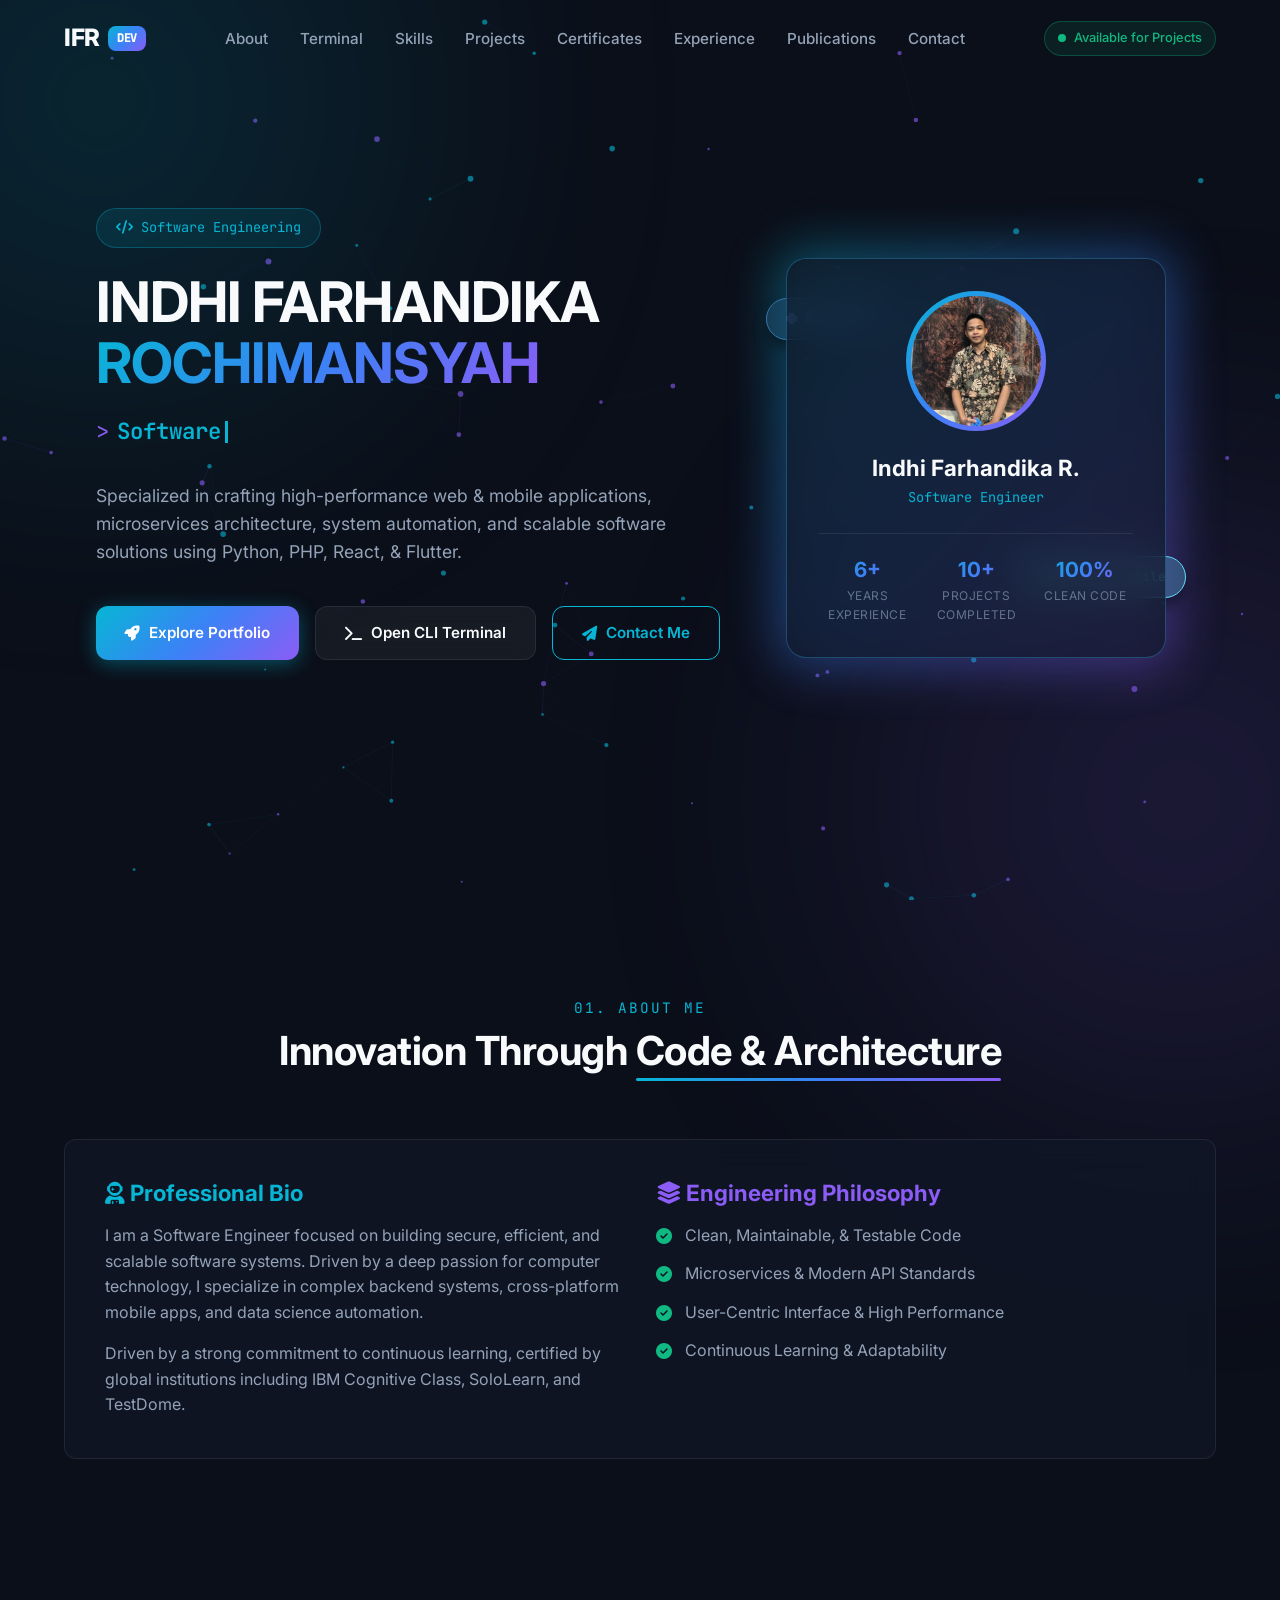
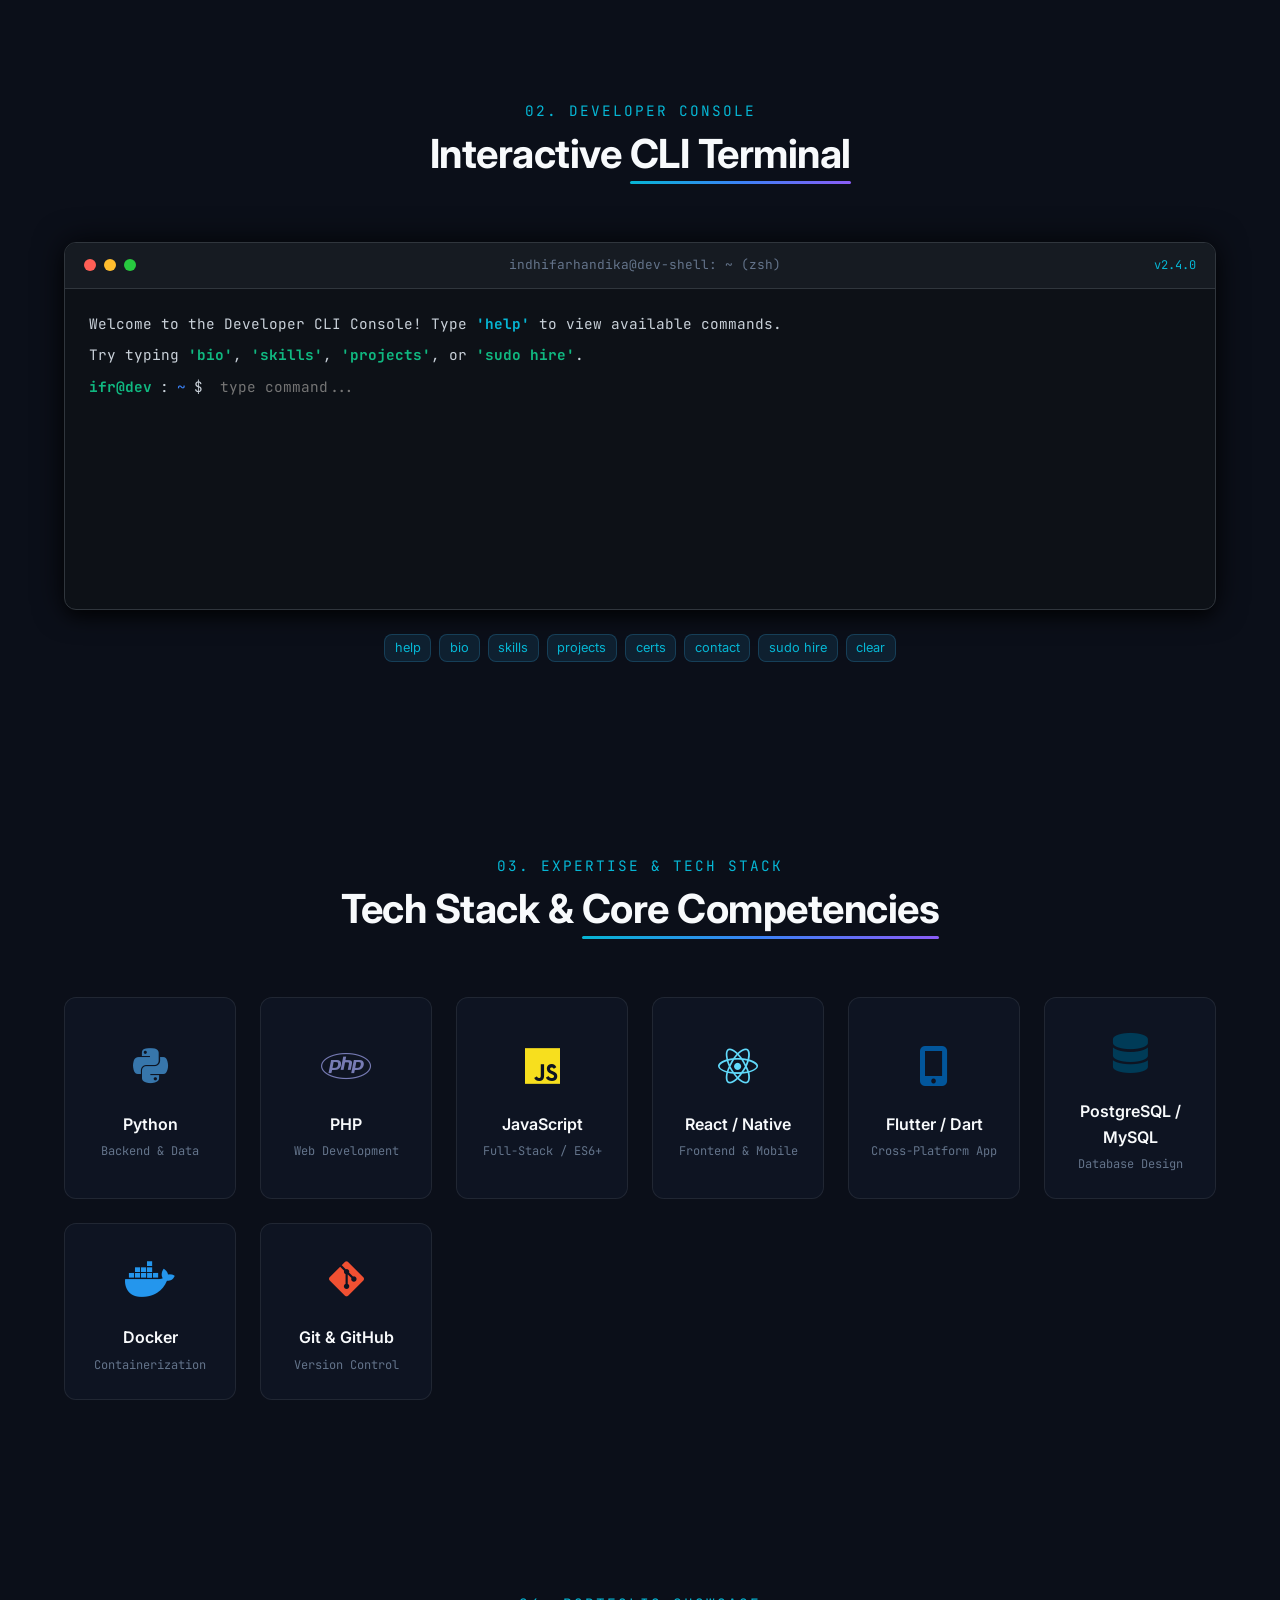
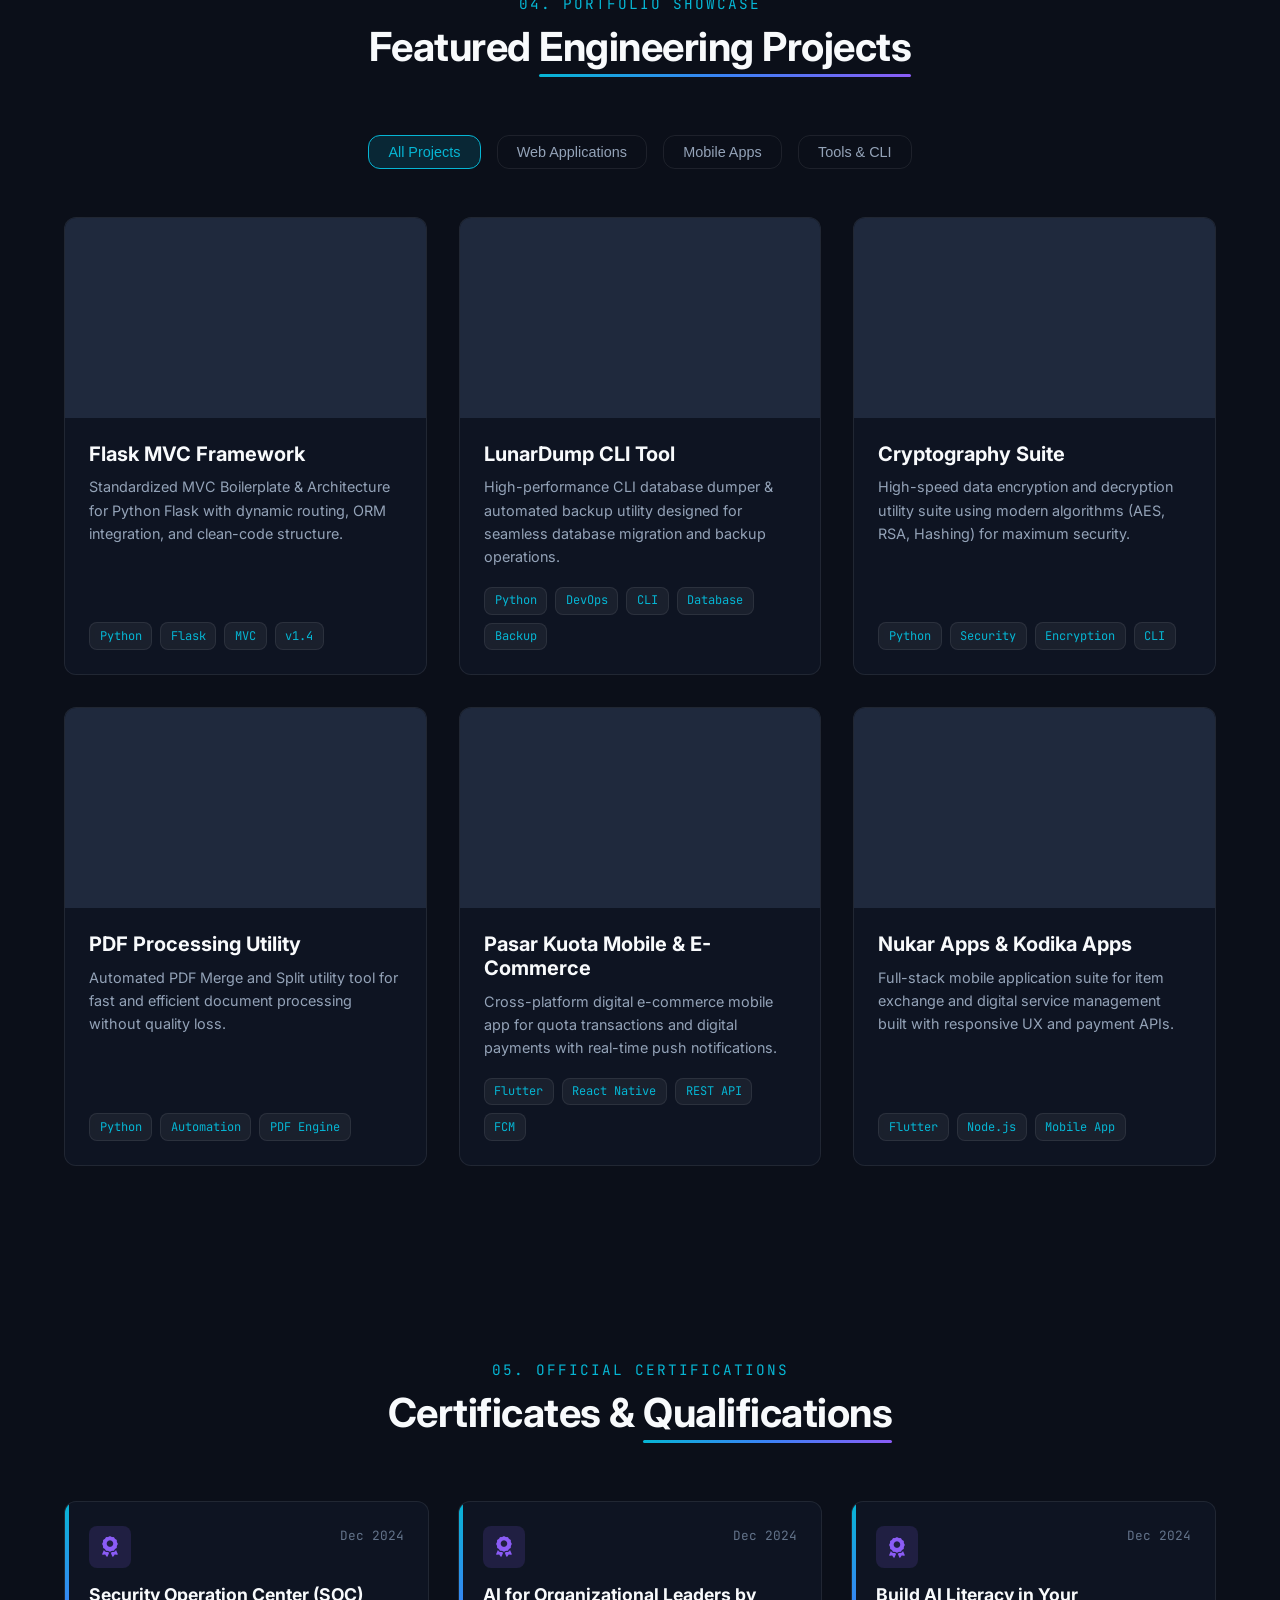
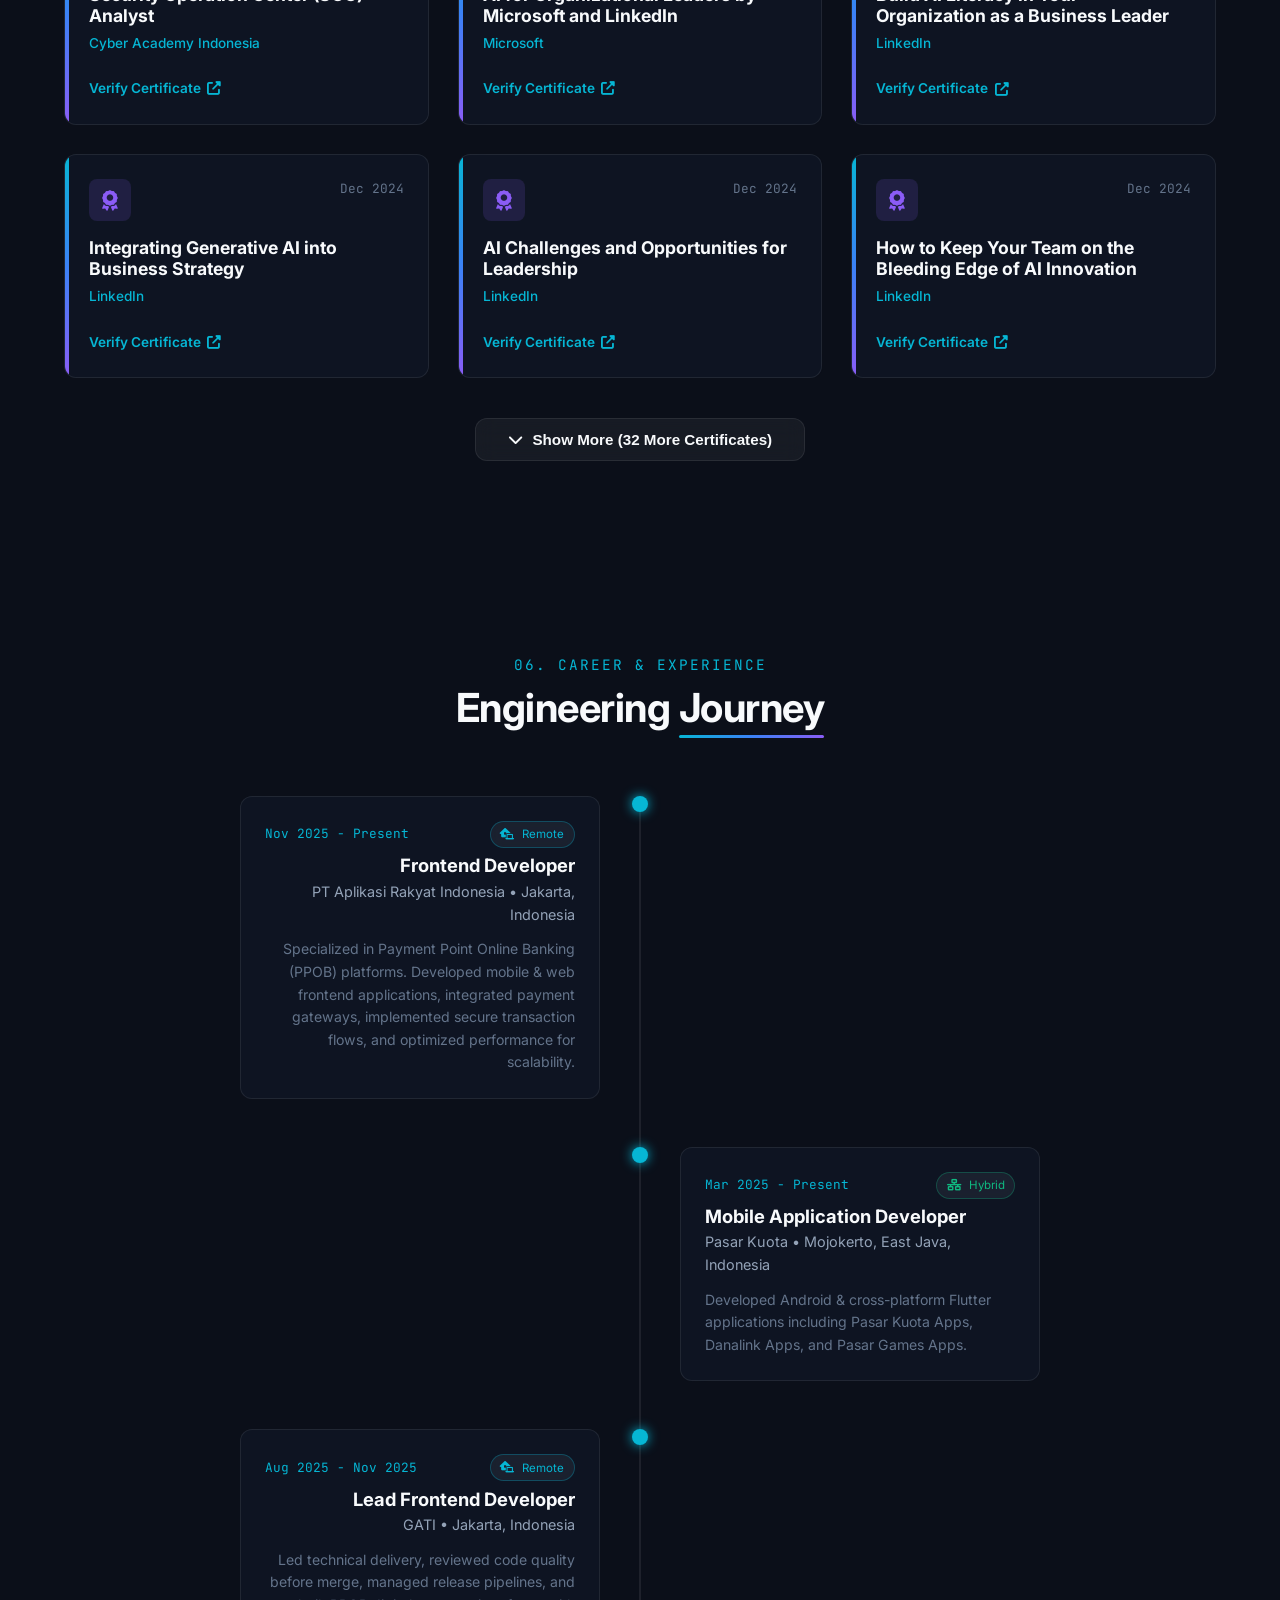
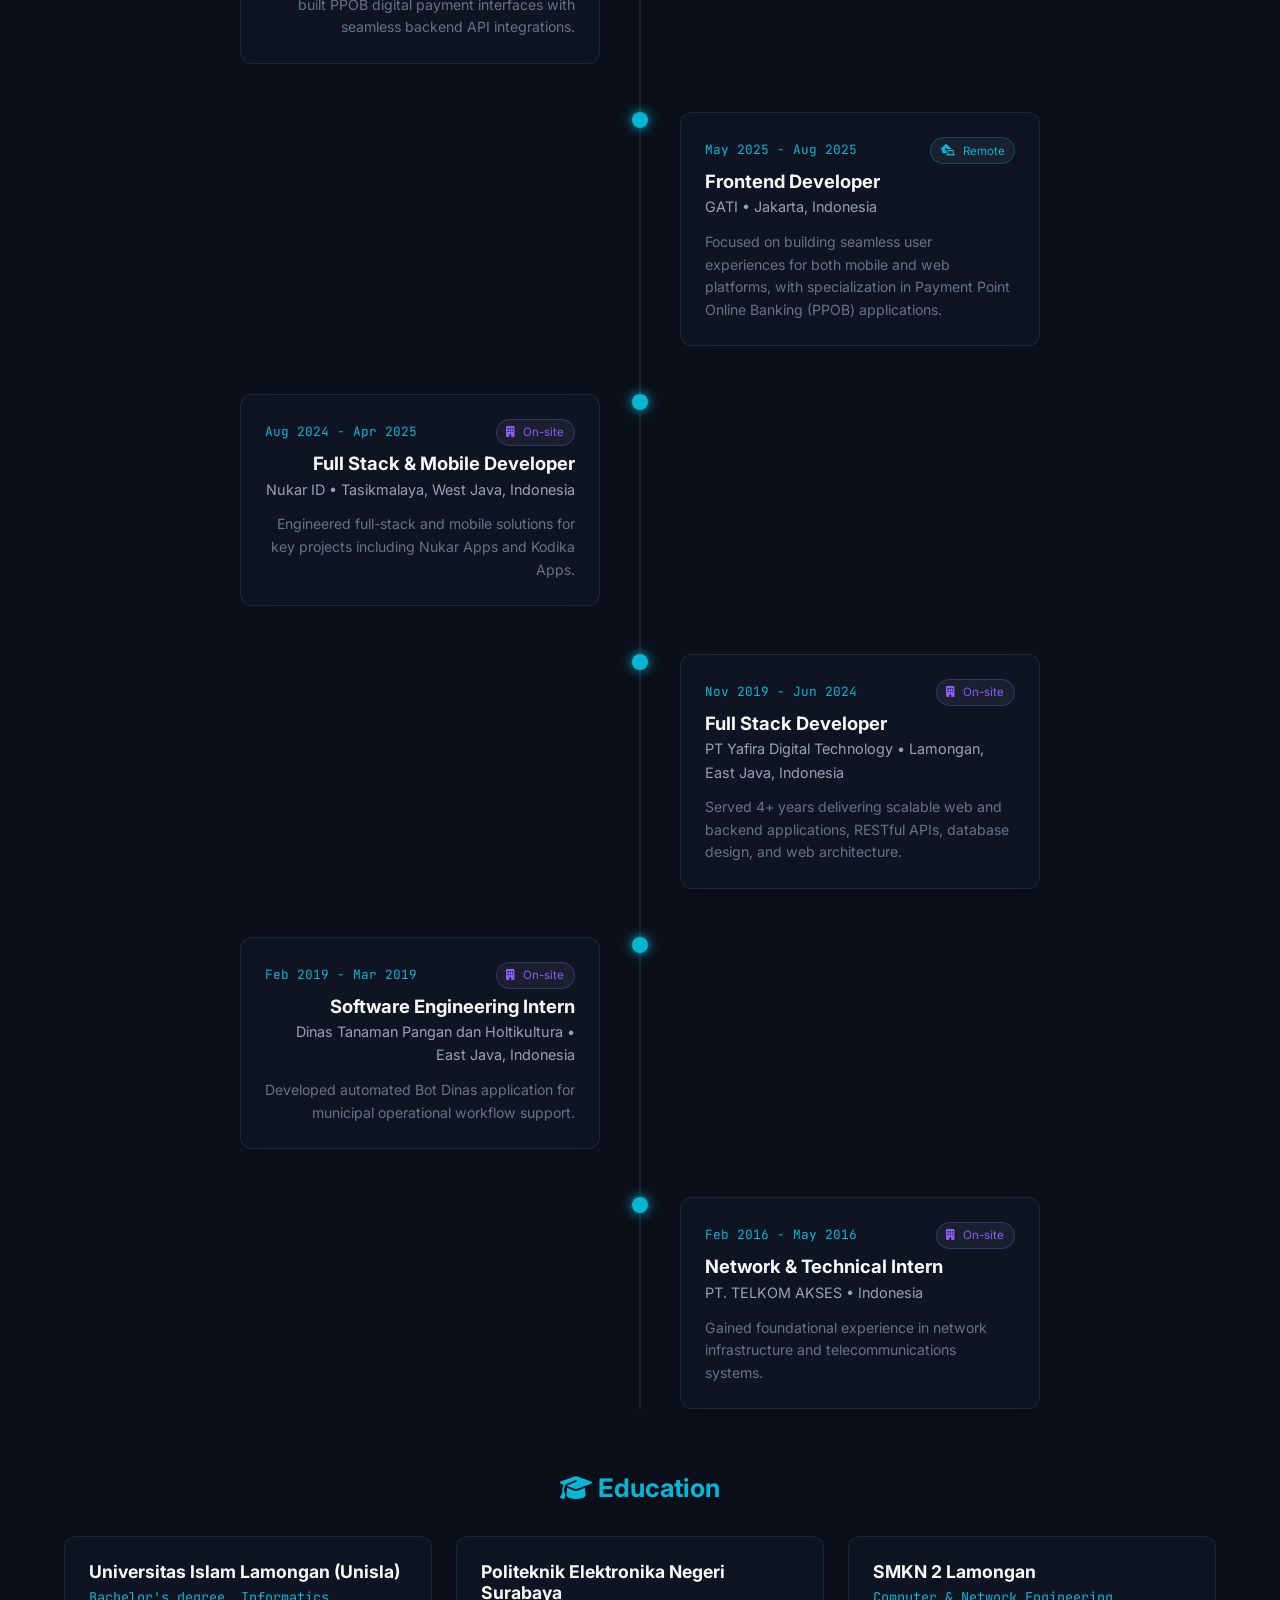
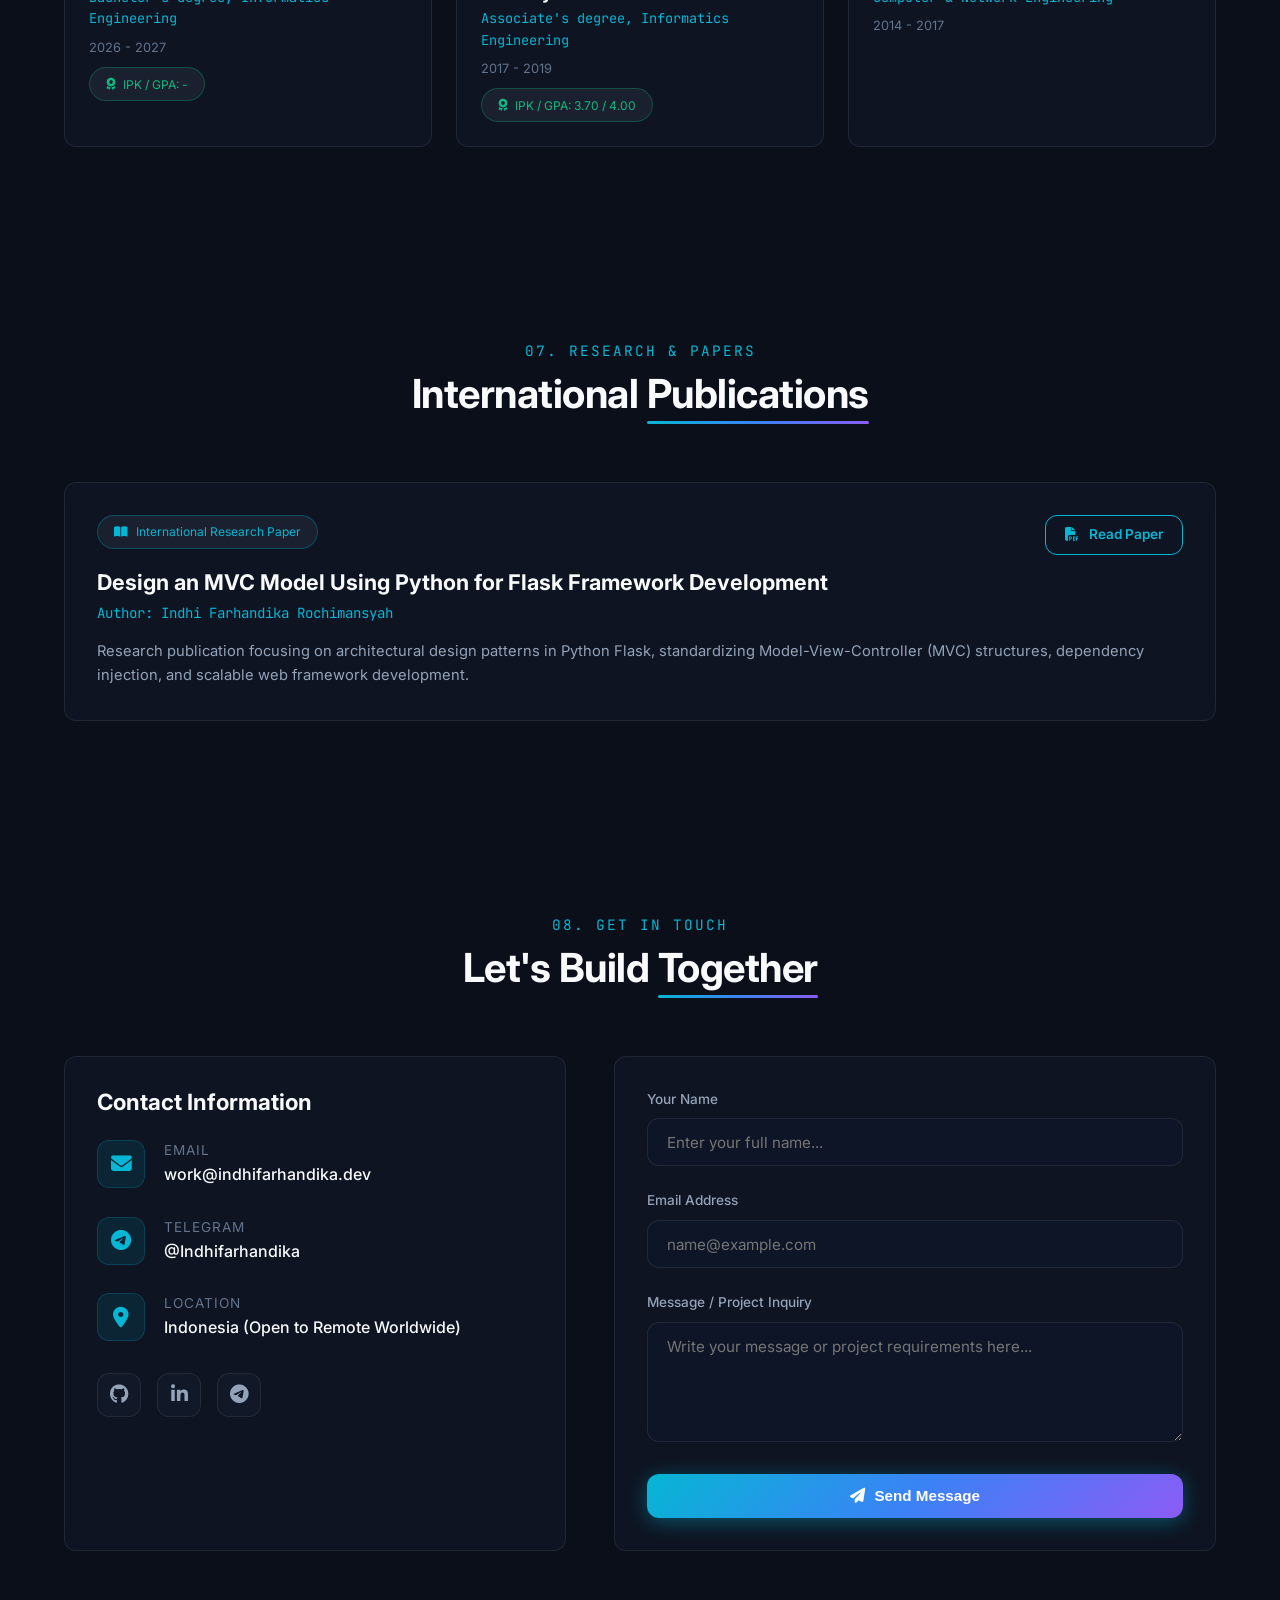
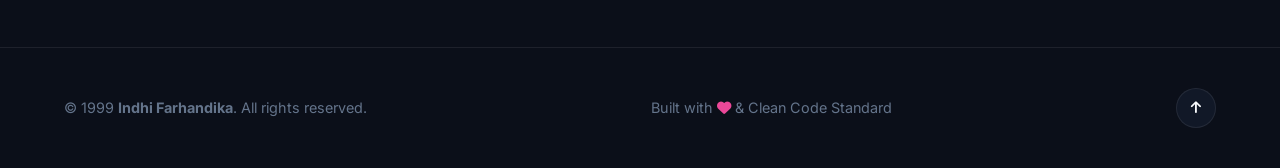
==== commit 6f21bd20: "Update index.html" ====
--- a/index.html
+++ b/index.html
@@ -114,7 +114,7 @@
 
                             <div class="profile-stats-grid">
                                 <div class="stat-item">
-                                    <div class="stat-number text-gradient">5+</div>
+                                    <div class="stat-number text-gradient">6+</div>
                                     <div class="stat-label">Years Experience</div>
                                 </div>
                                 <div class="stat-item">
@@ -672,4 +672,4 @@
     <script src="js/main.js"></script>
 </body>
 
-</html>+</html>
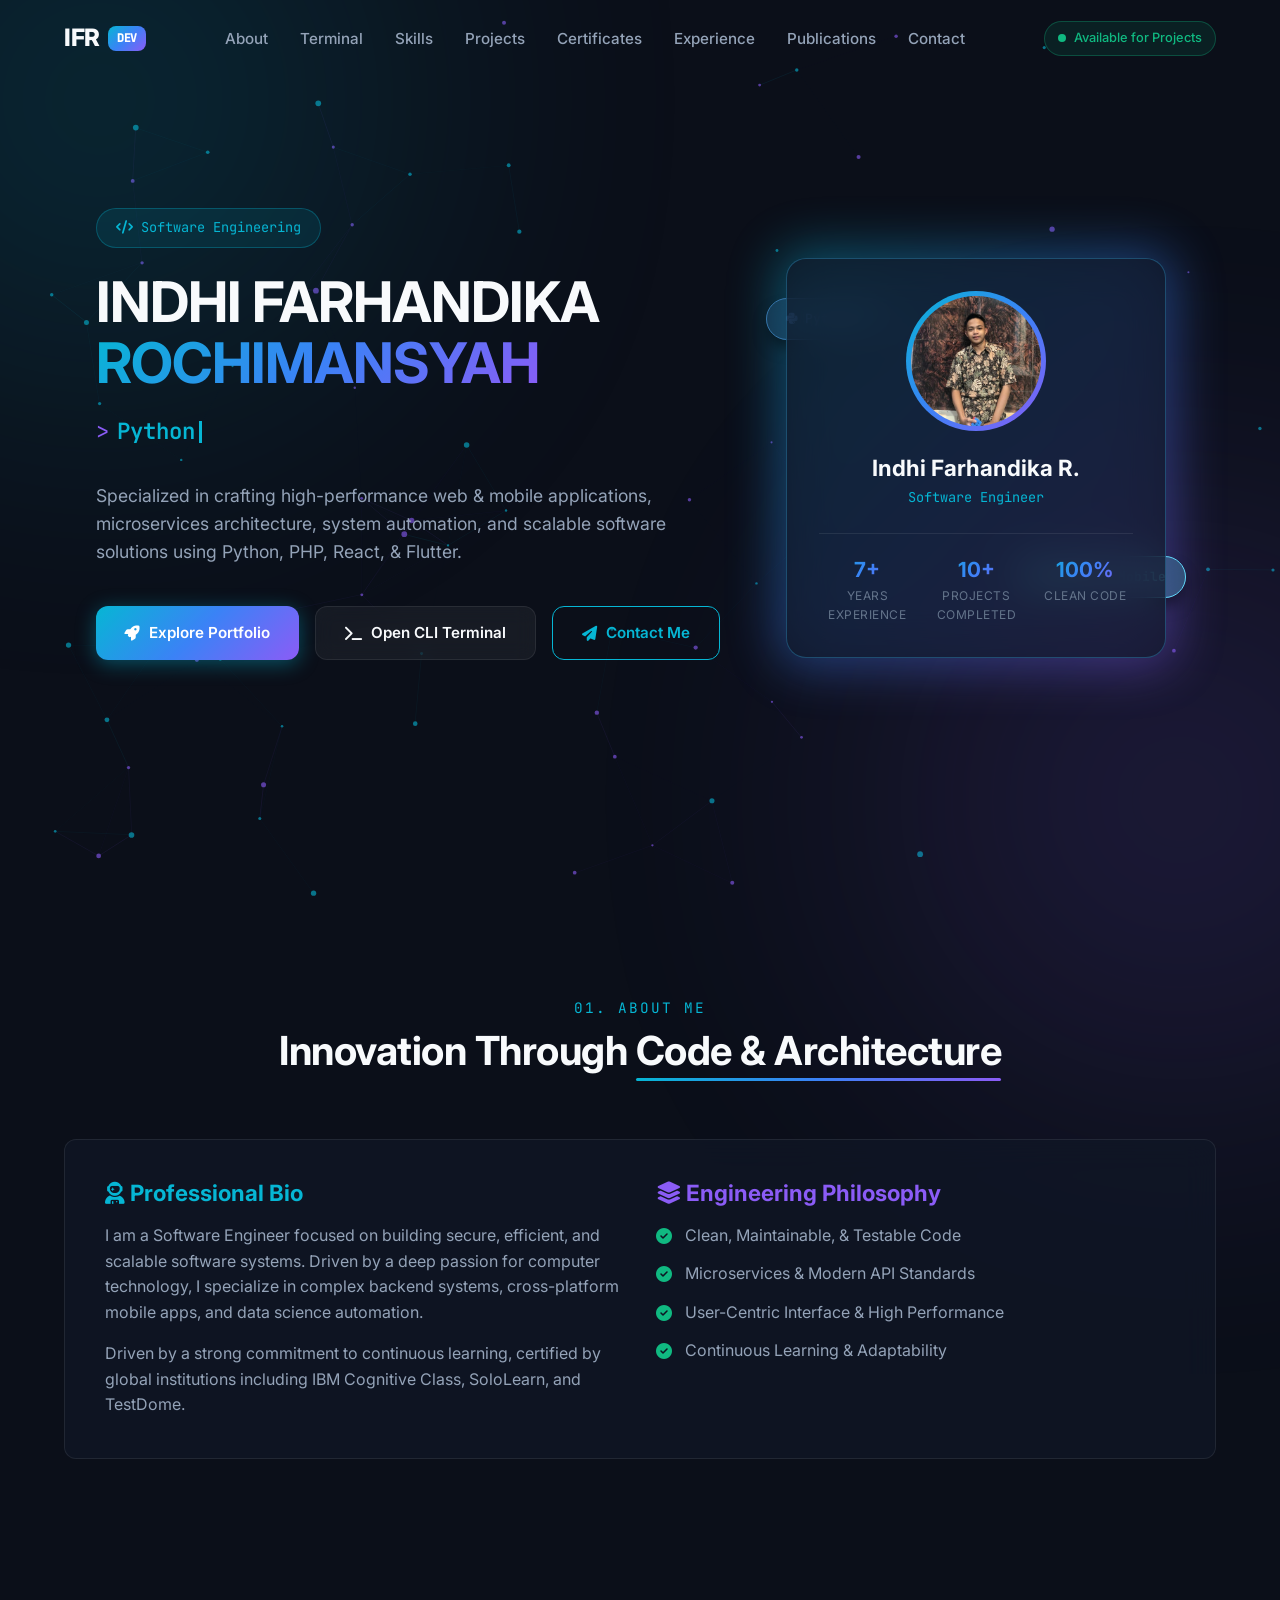
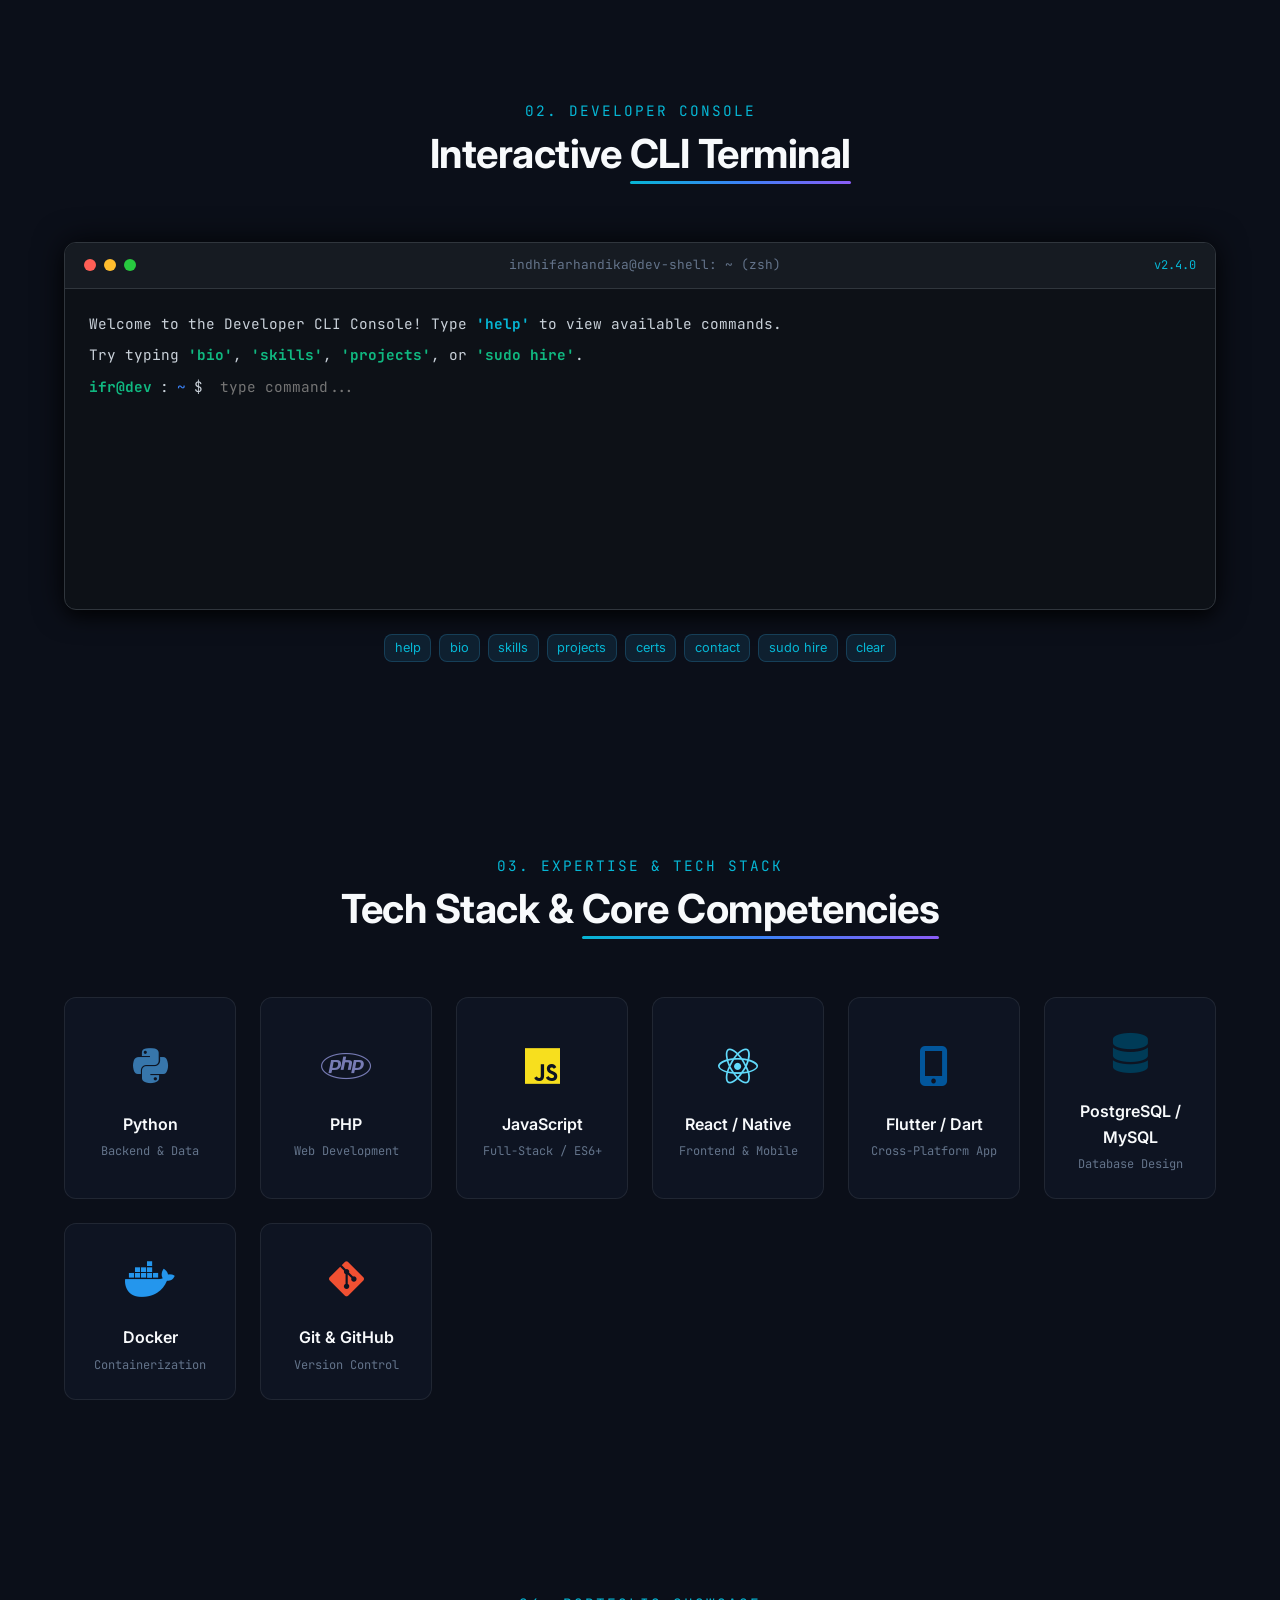
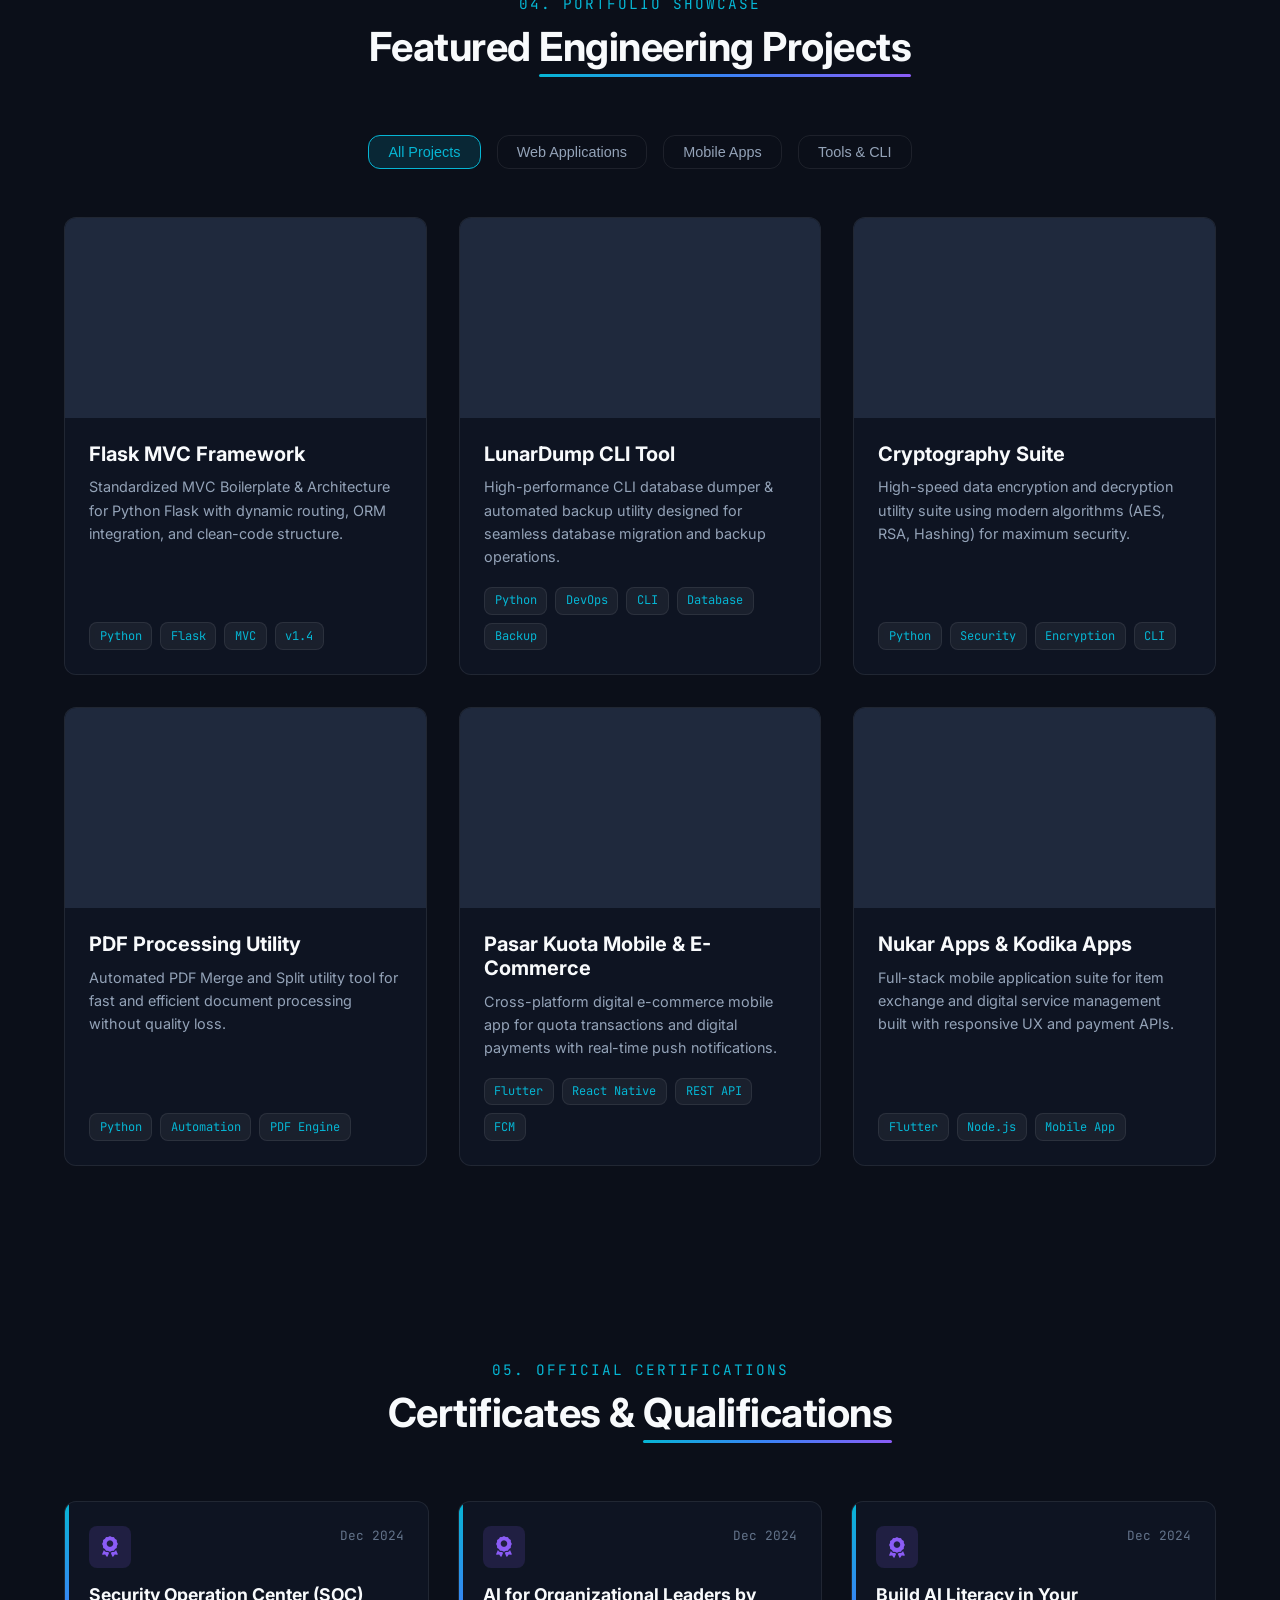
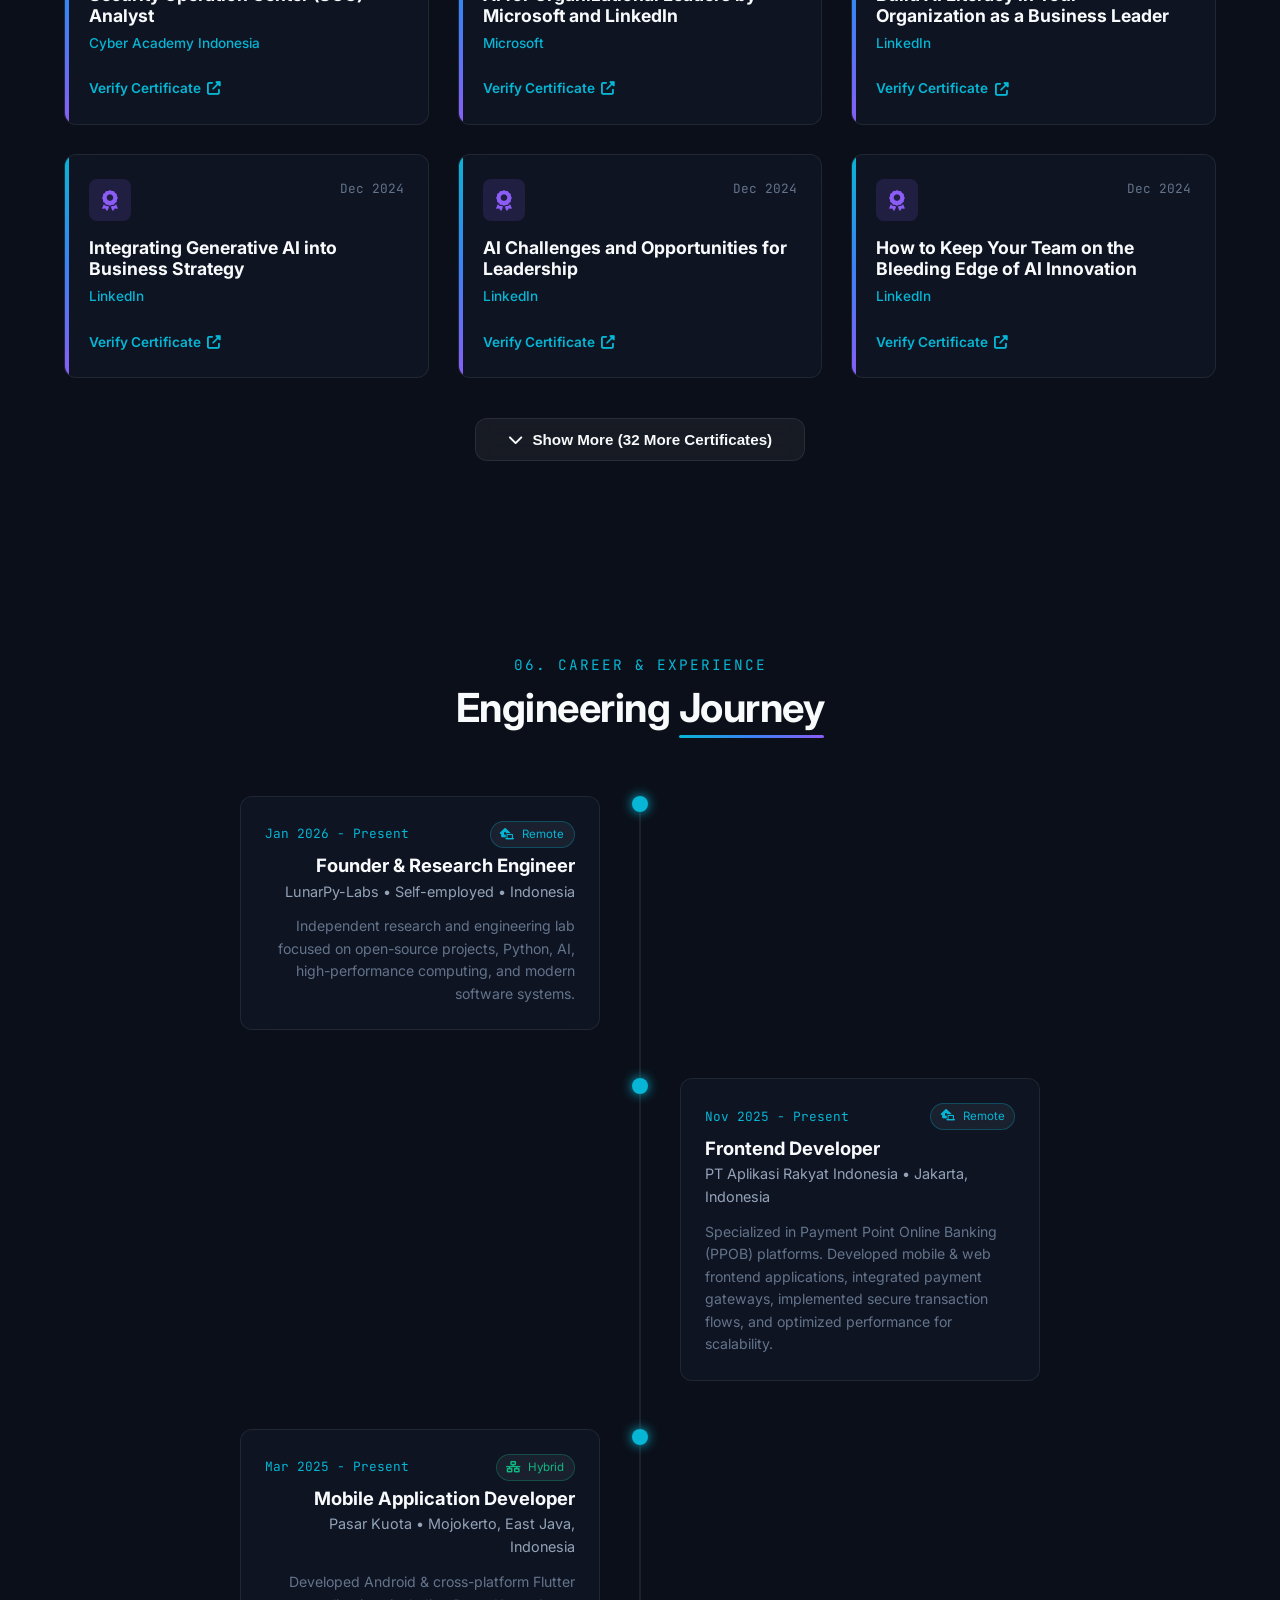
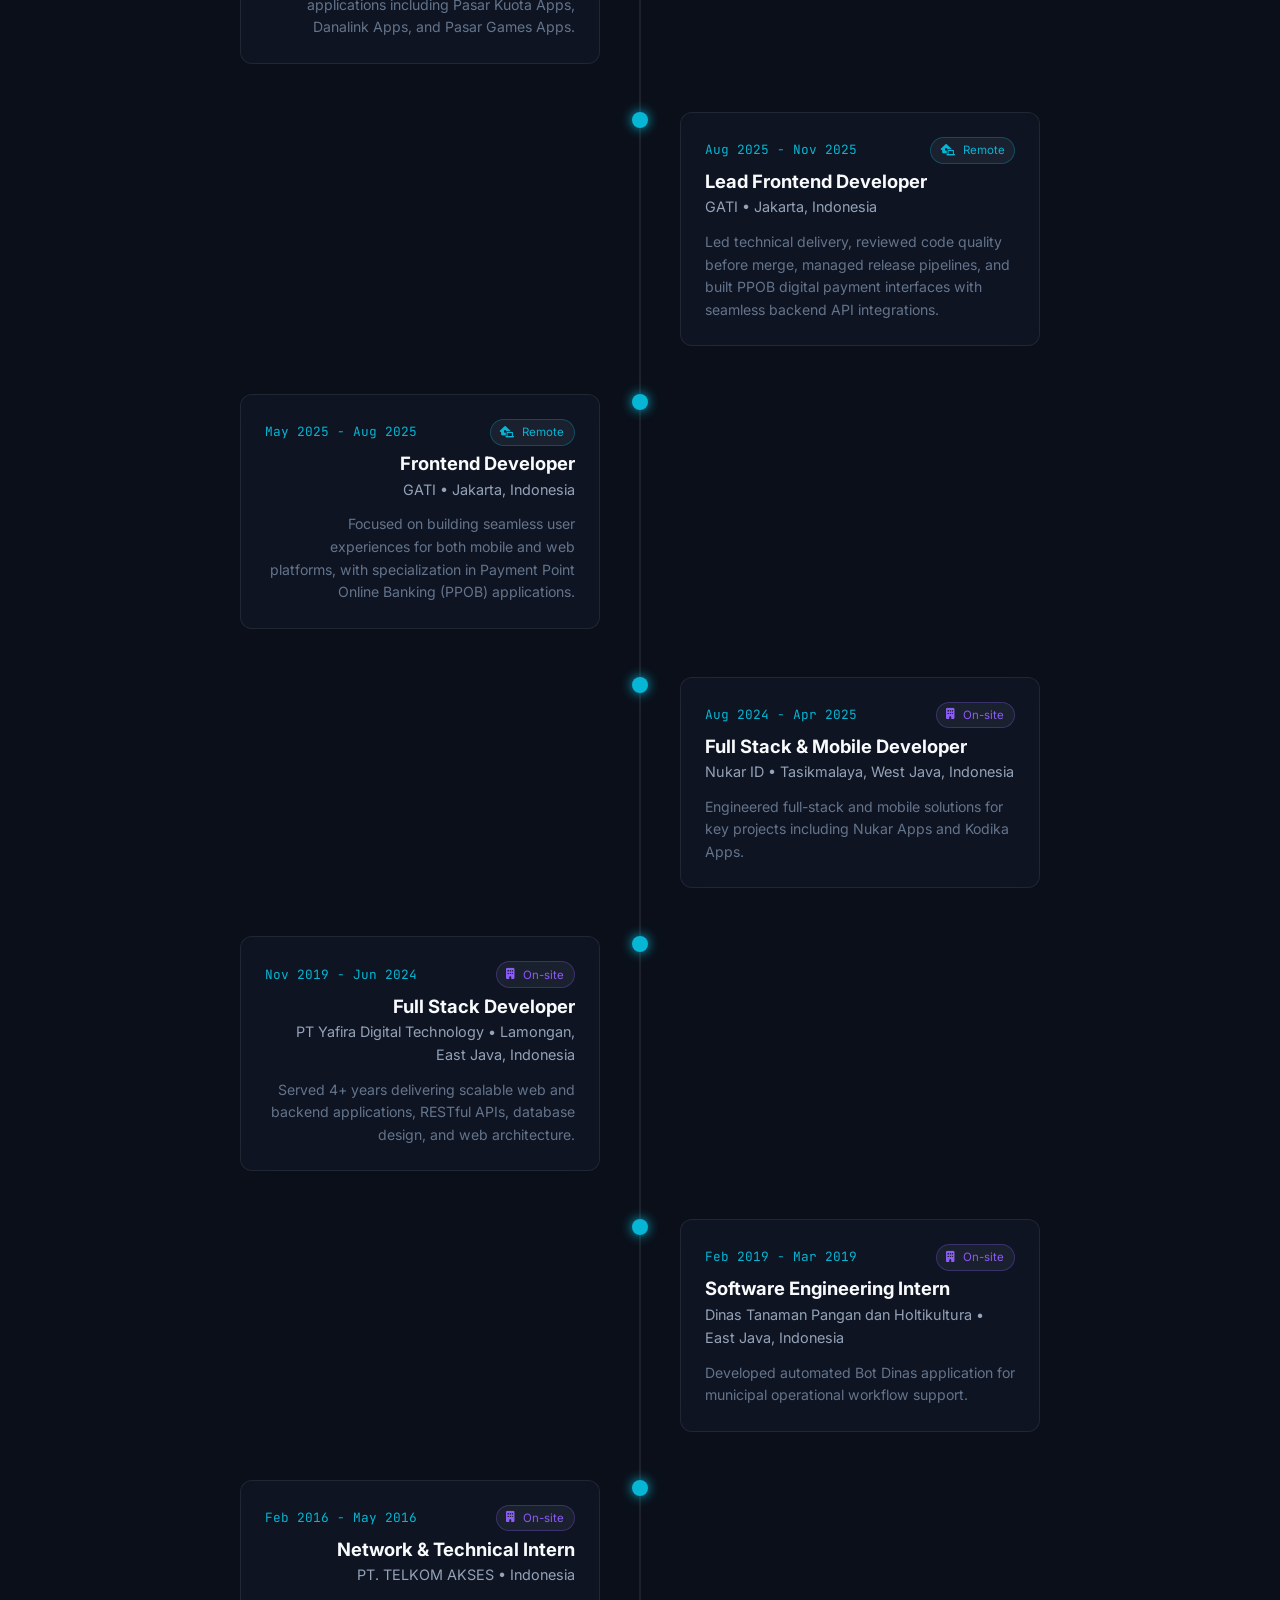
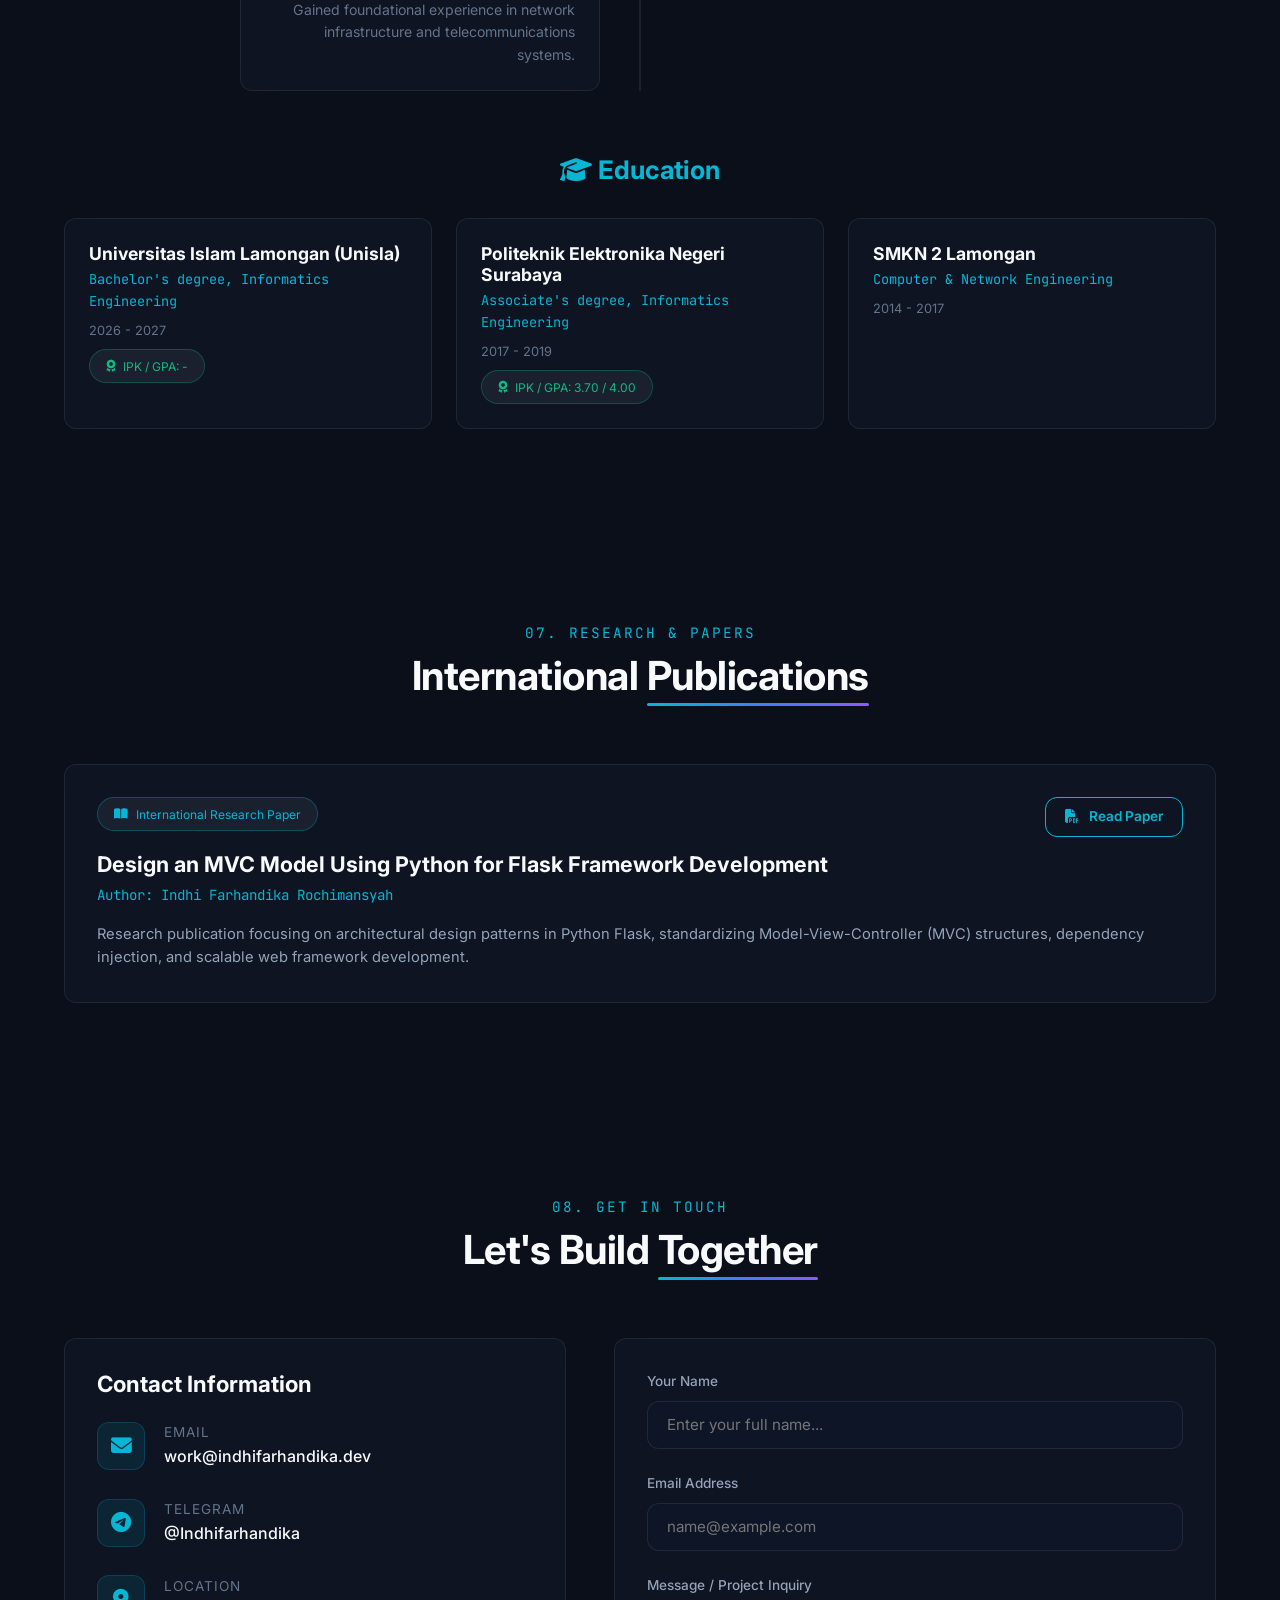
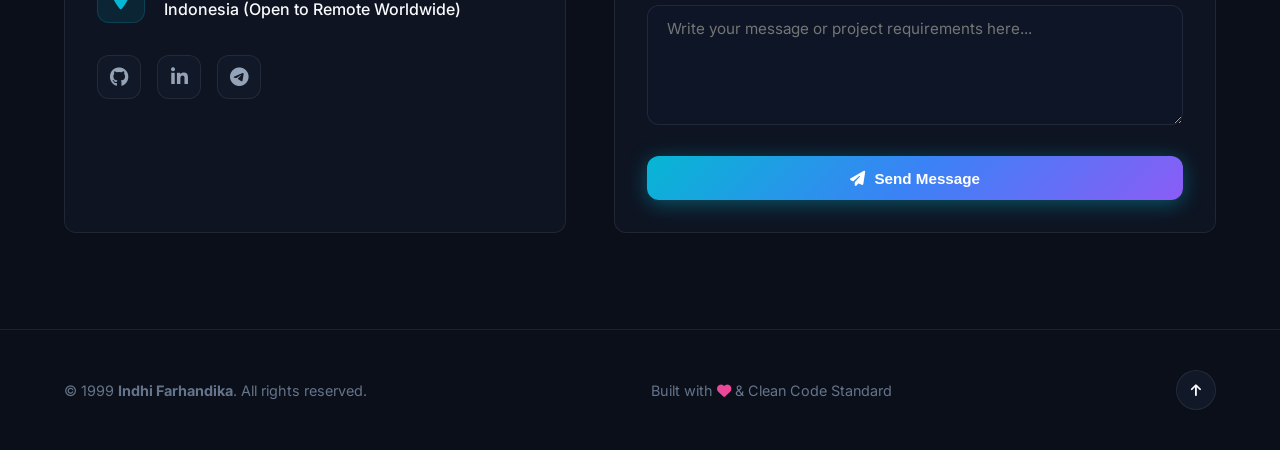
==== commit 0f68c942: "feat: update professional experience years and add LunarPy-Labs to timeline" ====
--- a/index.html
+++ b/index.html
@@ -114,7 +114,7 @@
 
                             <div class="profile-stats-grid">
                                 <div class="stat-item">
-                                    <div class="stat-number text-gradient">6+</div>
+                                    <div class="stat-number text-gradient">7+</div>
                                     <div class="stat-label">Years Experience</div>
                                 </div>
                                 <div class="stat-item">
@@ -343,7 +343,24 @@
             </div>
 
             <div class="timeline">
-                <!-- 1. PT Aplikasi Rakyat Indonesia -->
+                <!-- 1. LunarPy-Labs -->
+                <div class="timeline-item">
+                    <div class="timeline-dot"></div>
+                    <div class="glass-card timeline-content">
+                        <div
+                            style="display: flex; justify-content: space-between; align-items: center; flex-wrap: wrap; gap: 0.5rem; margin-bottom: 0.4rem;">
+                            <div class="timeline-date" style="margin-bottom: 0;">Jan 2026 - Present</div>
+                            <span class="glass-pill"
+                                style="font-size: 0.72rem; padding: 0.2rem 0.6rem; color: var(--accent-cyan); border-color: rgba(6, 182, 212, 0.3);"><i
+                                    class="fas fa-laptop-house"></i> Remote</span>
+                        </div>
+                        <h3 class="timeline-role">Founder & Research Engineer</h3>
+                        <div class="timeline-company">LunarPy-Labs &bull; Self-employed &bull; Indonesia</div>
+                        <p class="timeline-desc">Independent research and engineering lab focused on open-source projects, Python, AI, high-performance computing, and modern software systems.</p>
+                    </div>
+                </div>
+
+                <!-- 2. PT Aplikasi Rakyat Indonesia -->
                 <div class="timeline-item">
                     <div class="timeline-dot"></div>
                     <div class="glass-card timeline-content">
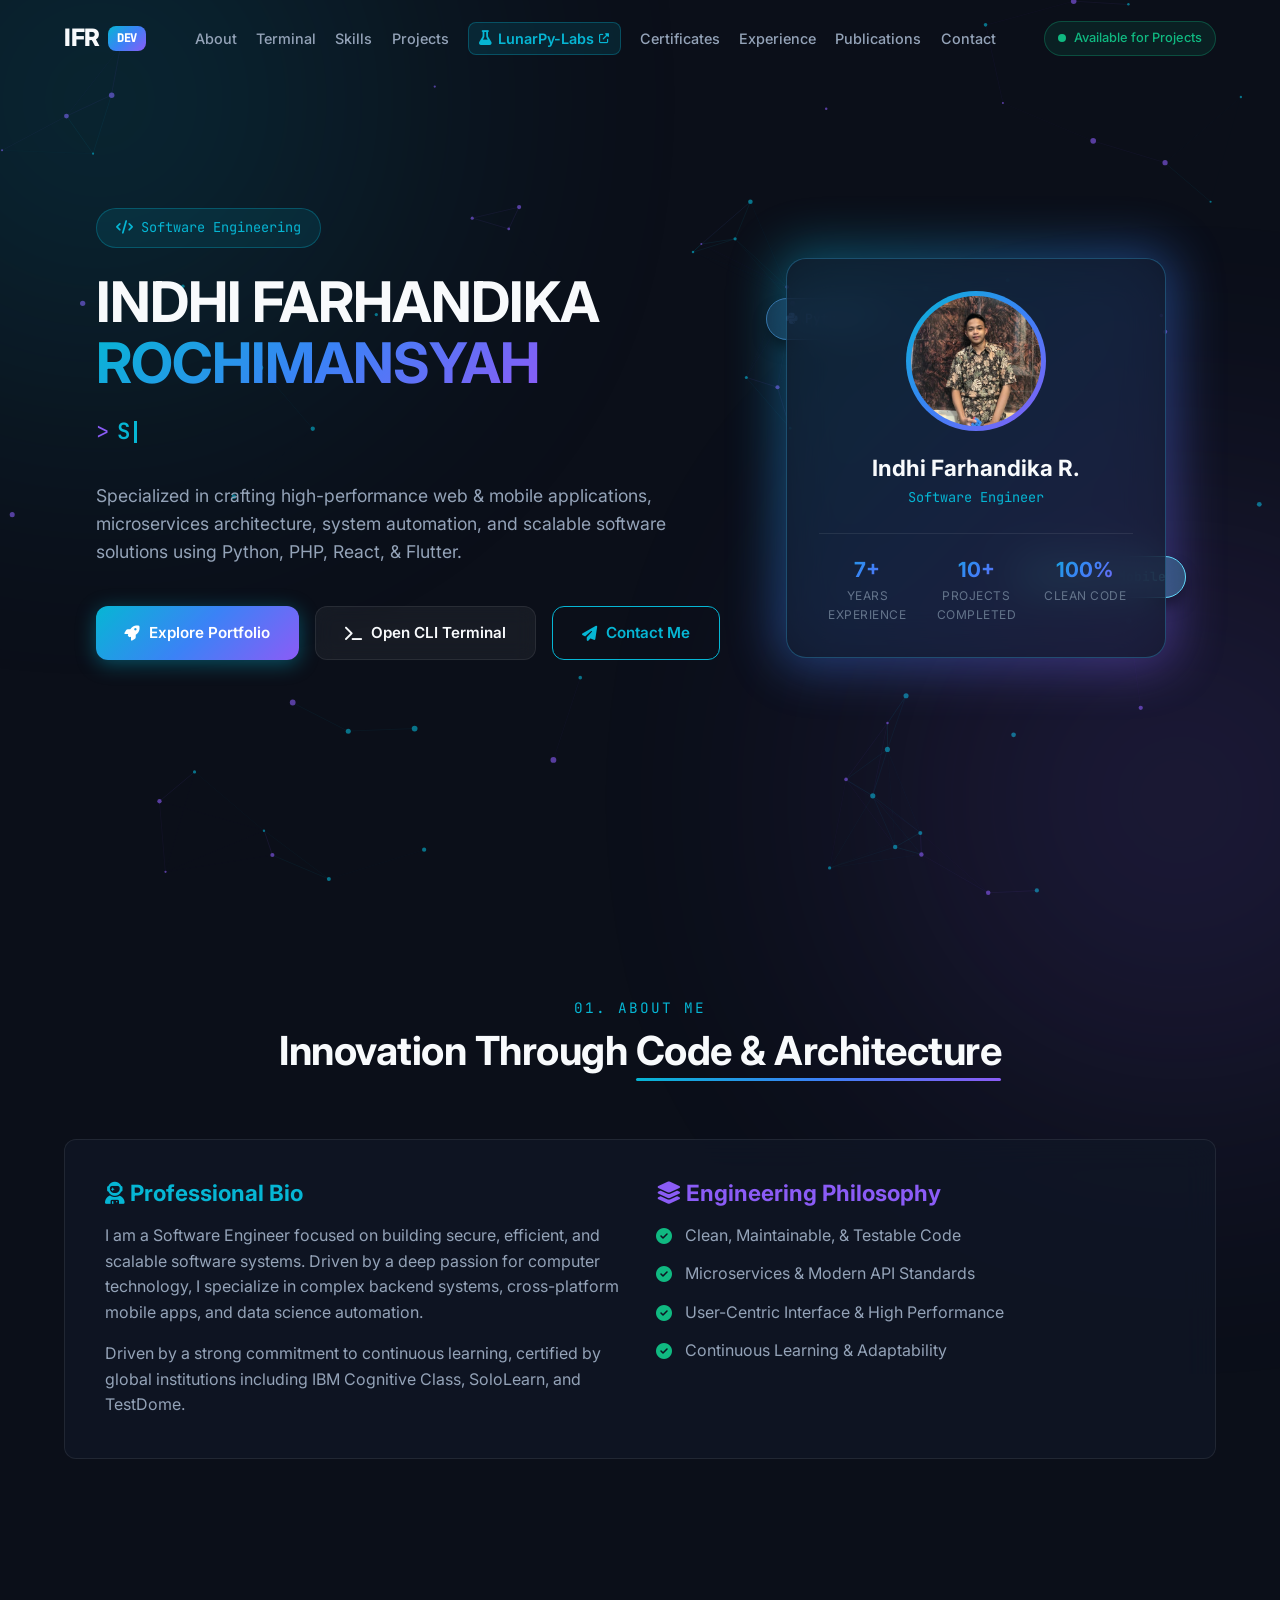
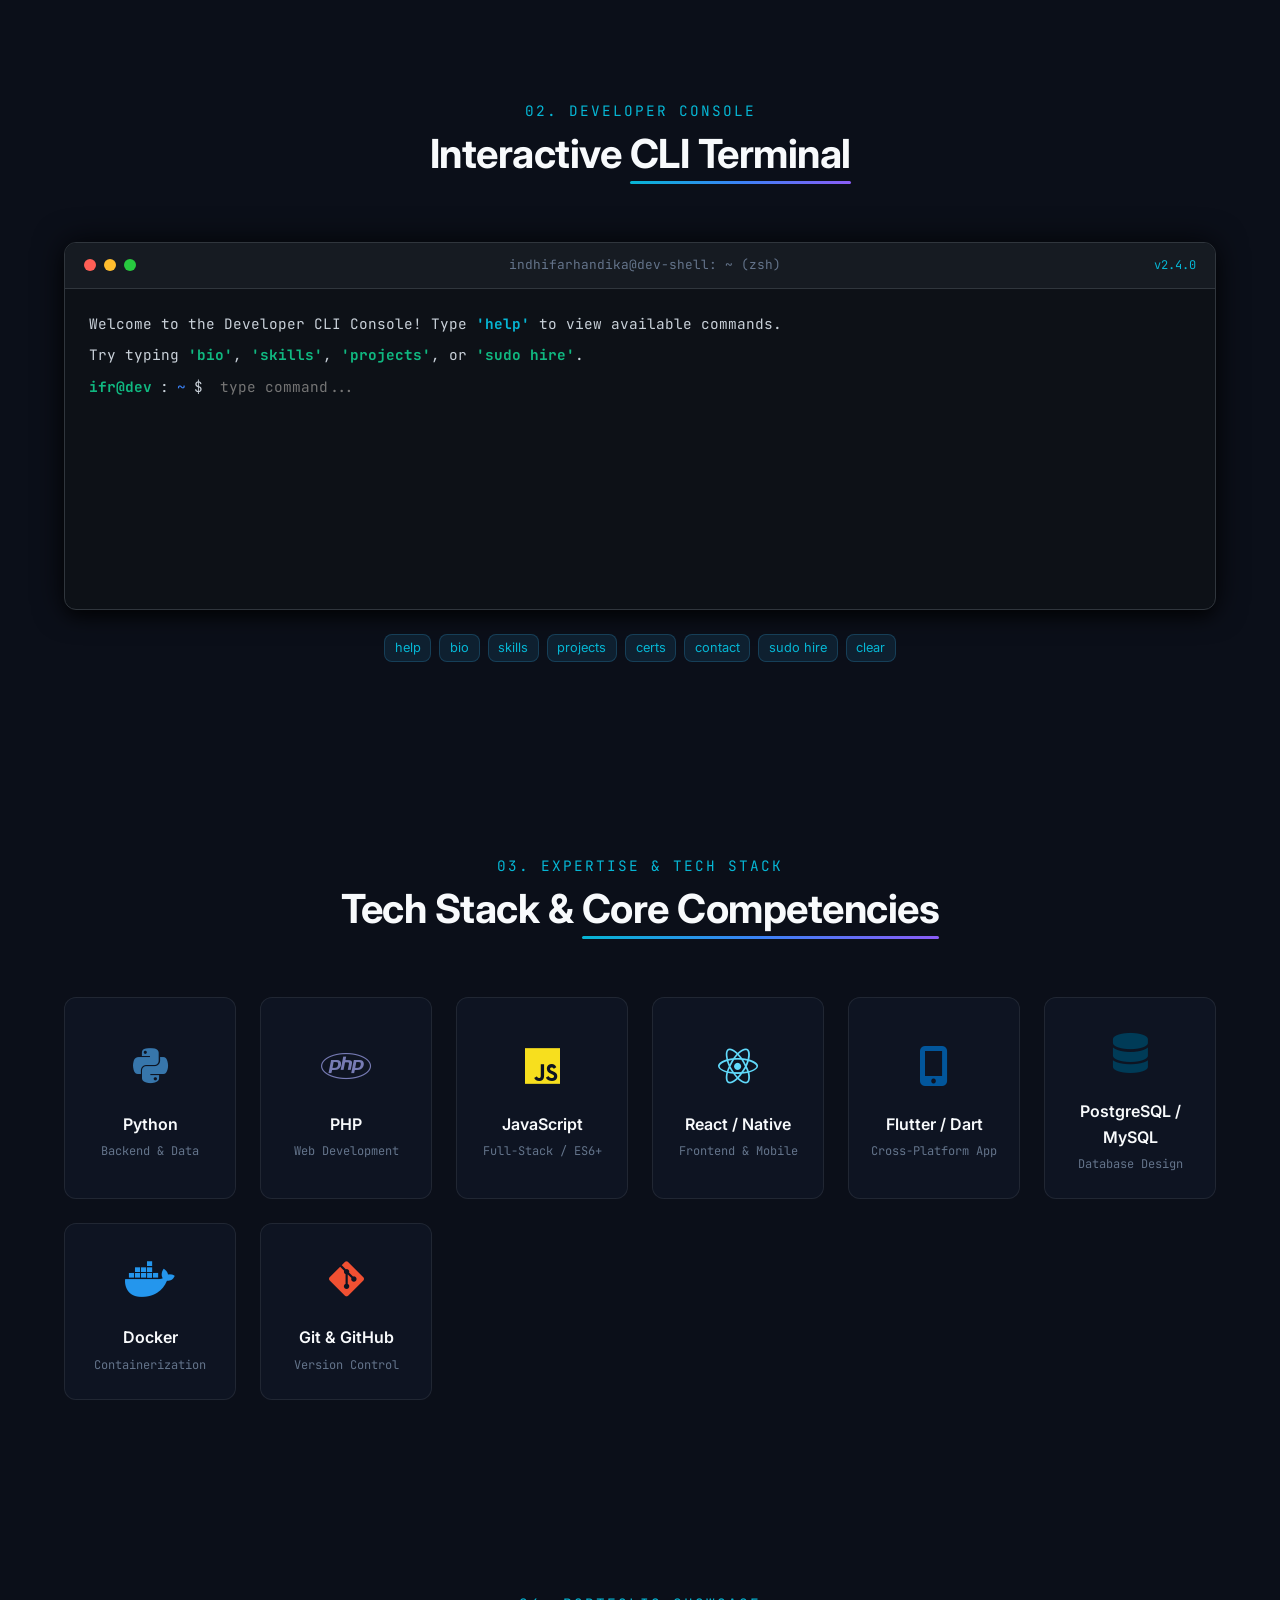
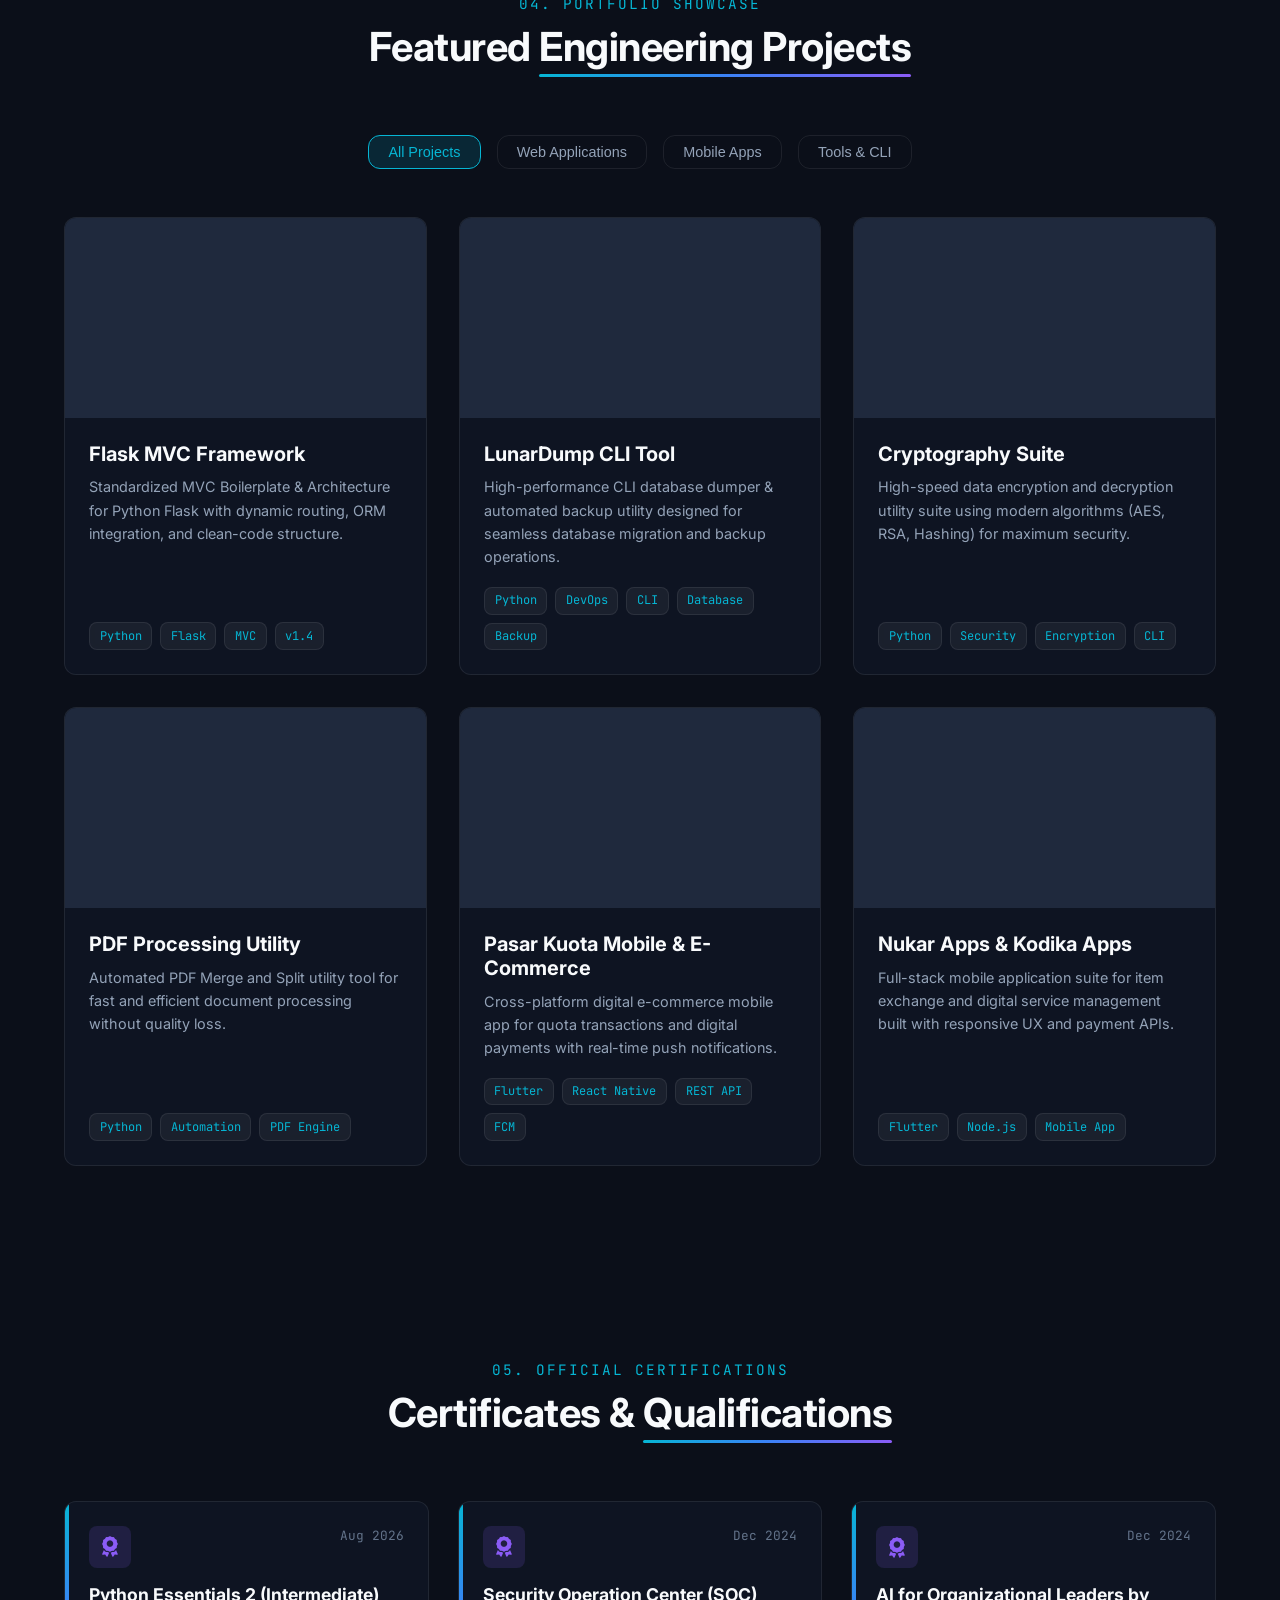
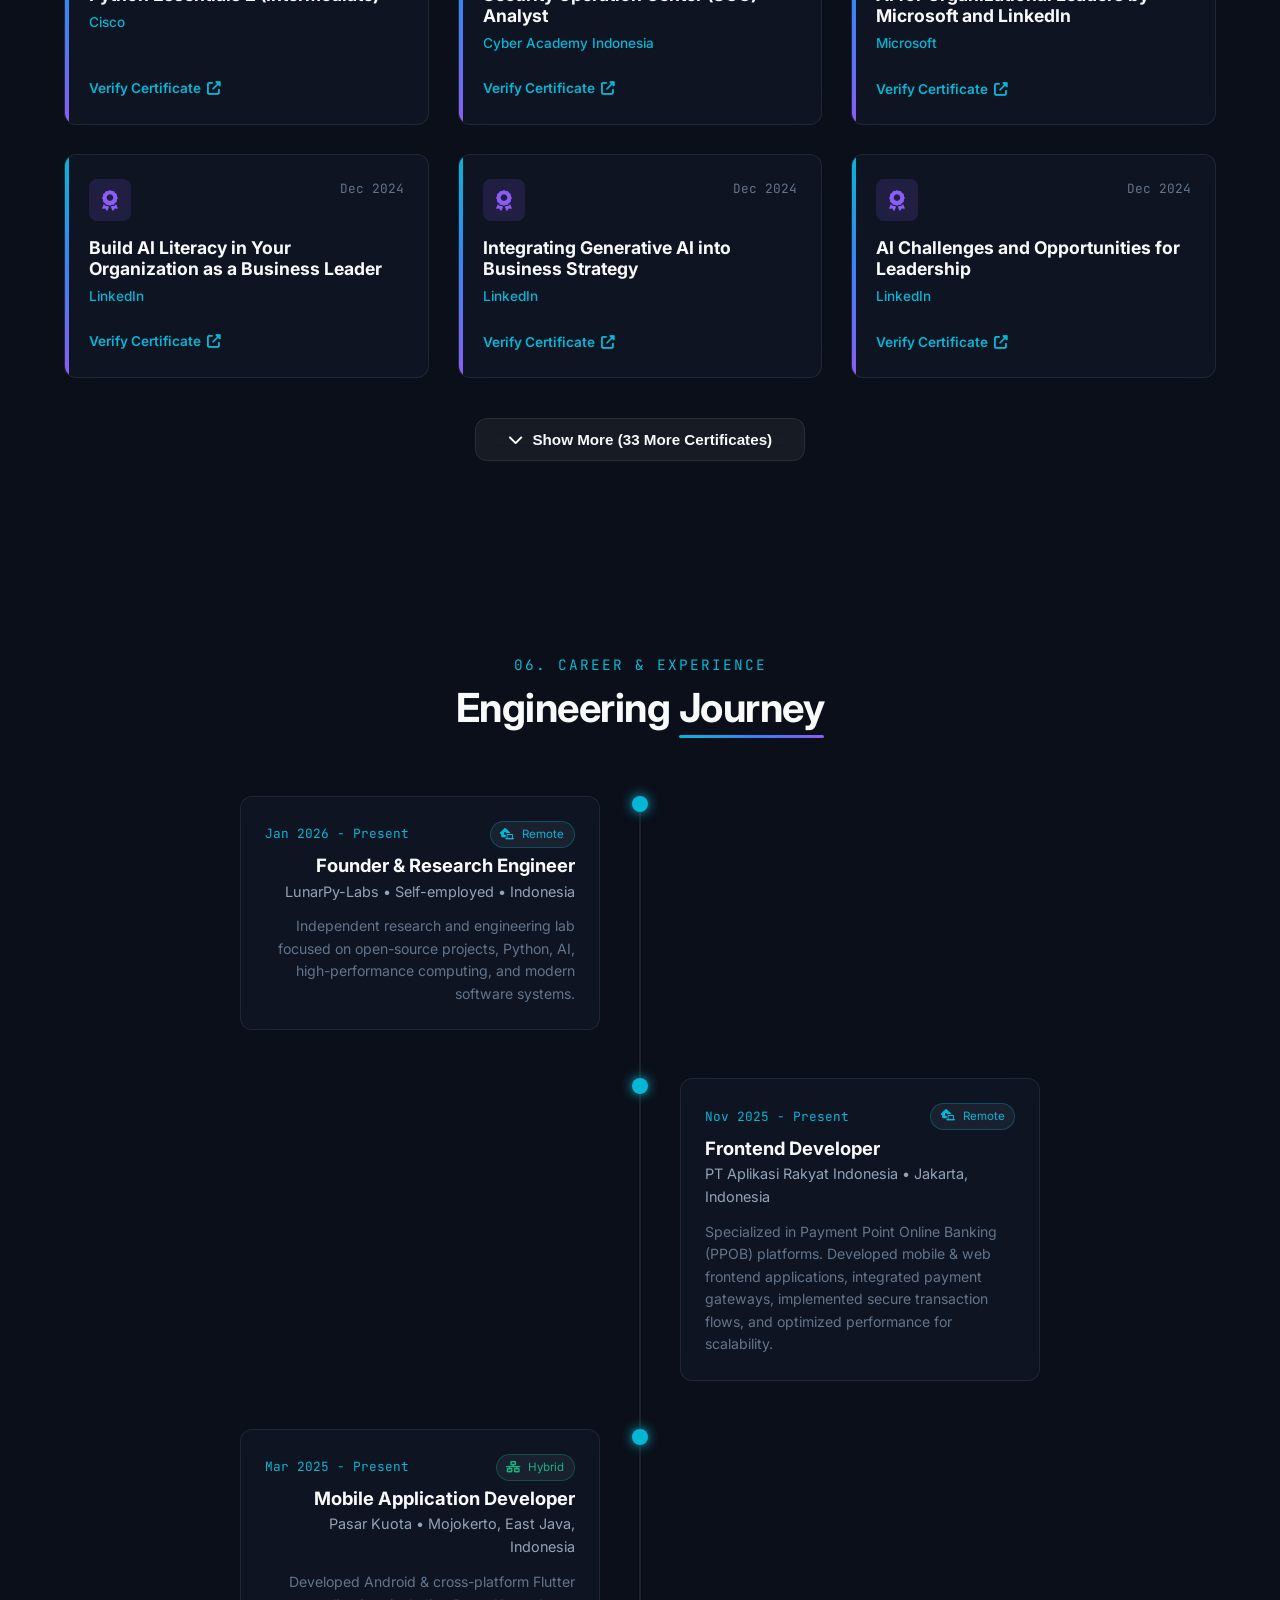
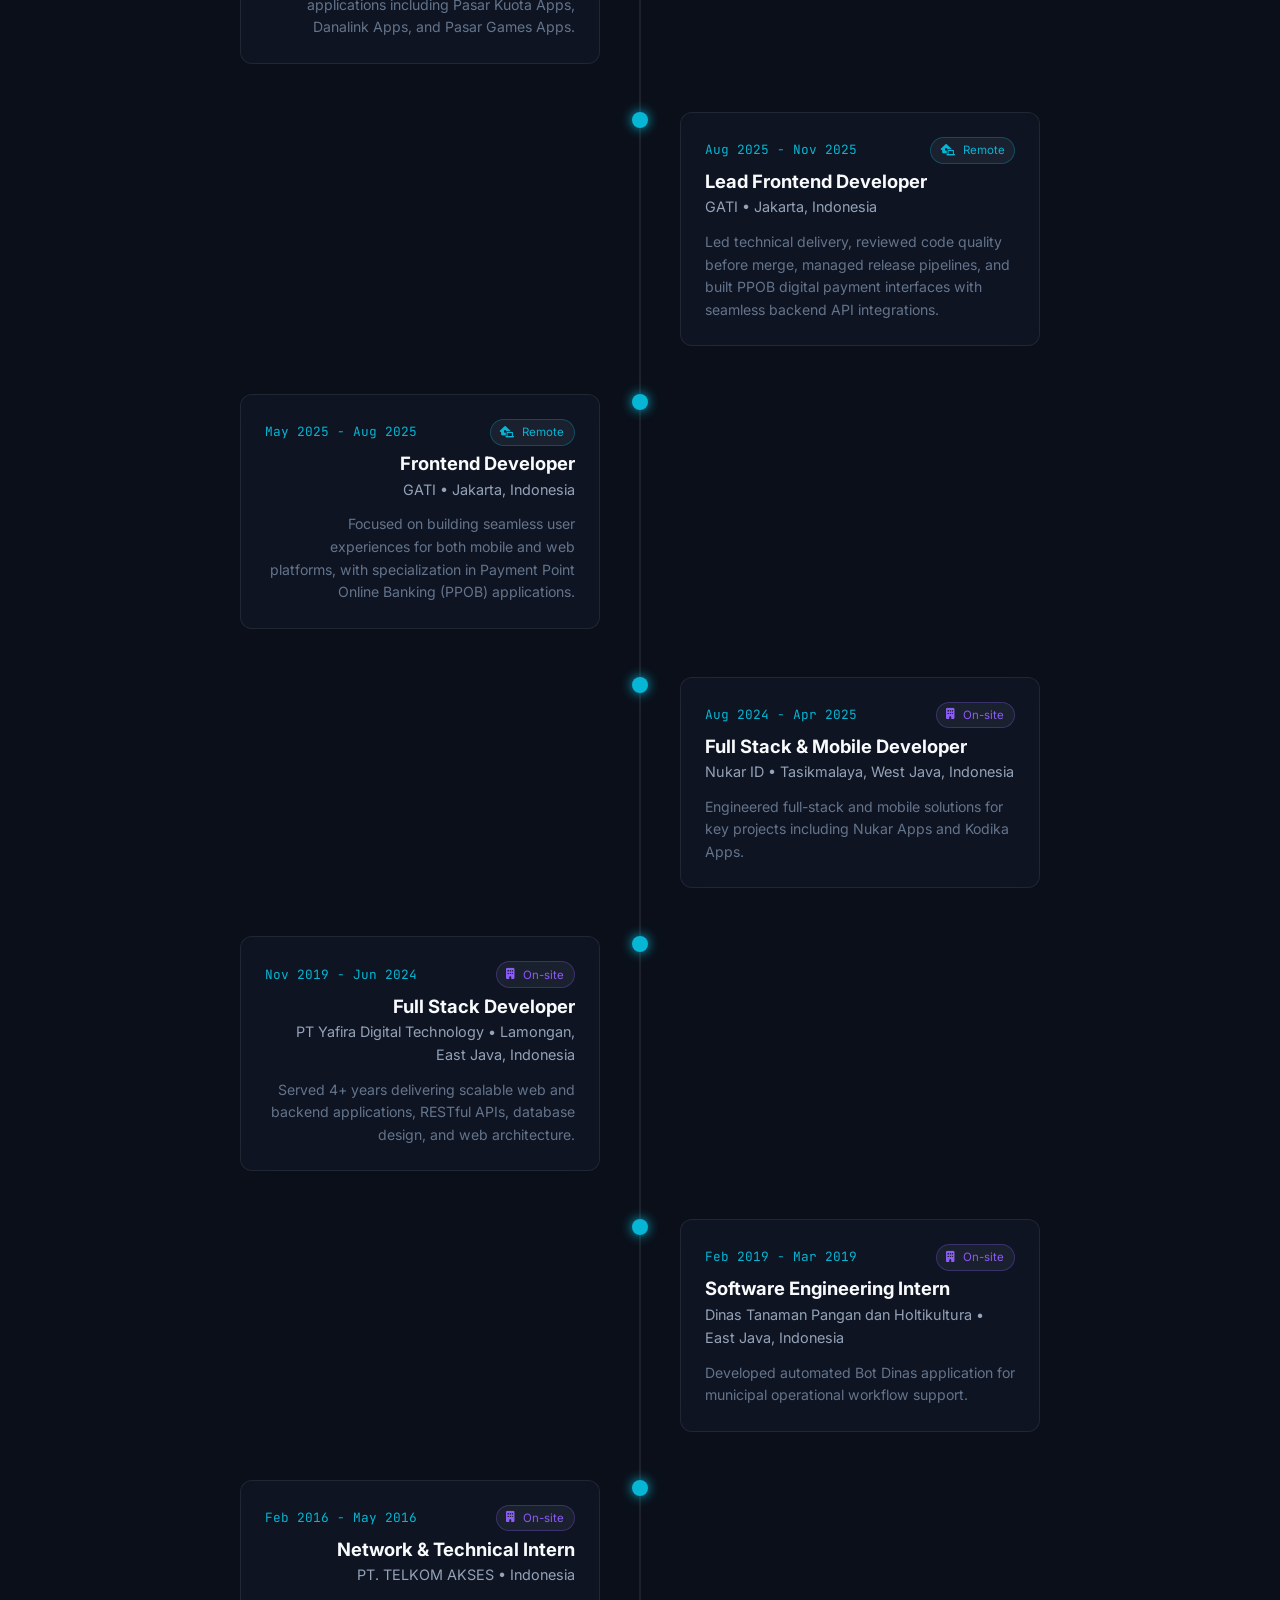
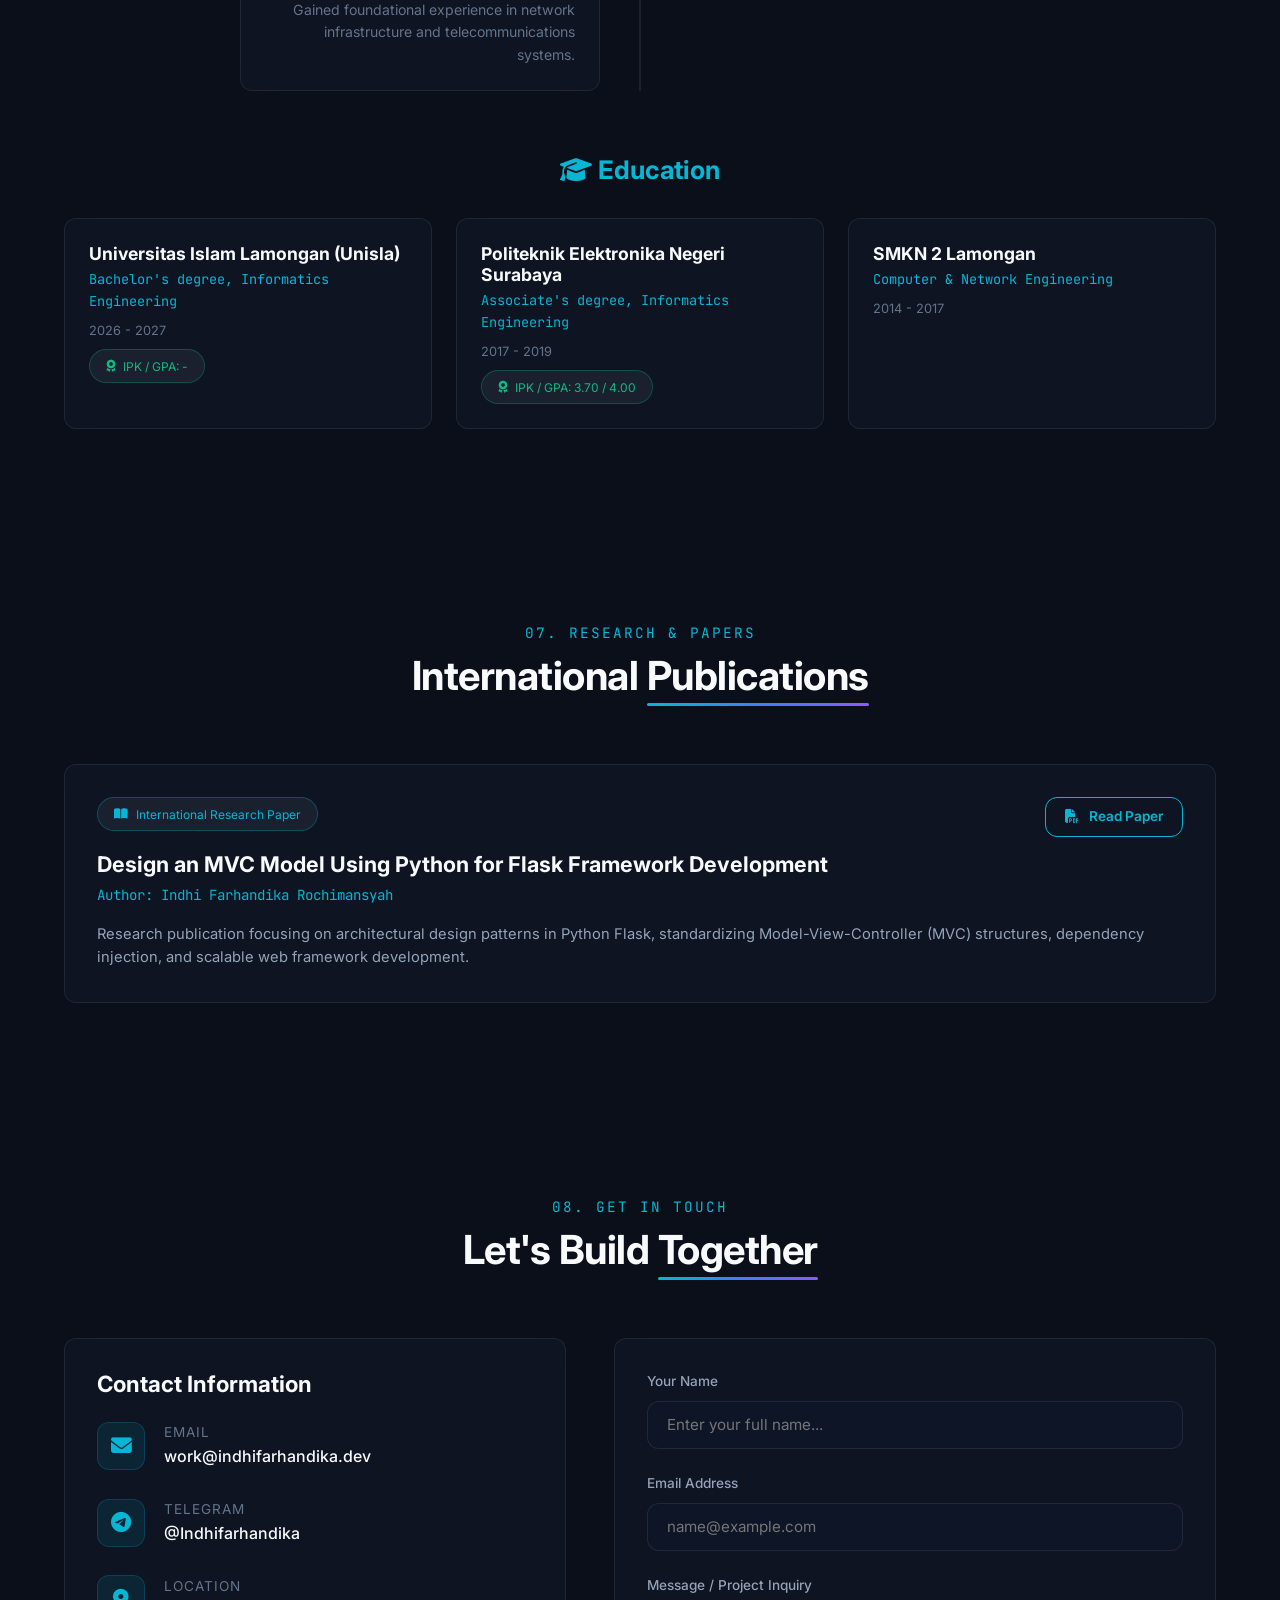
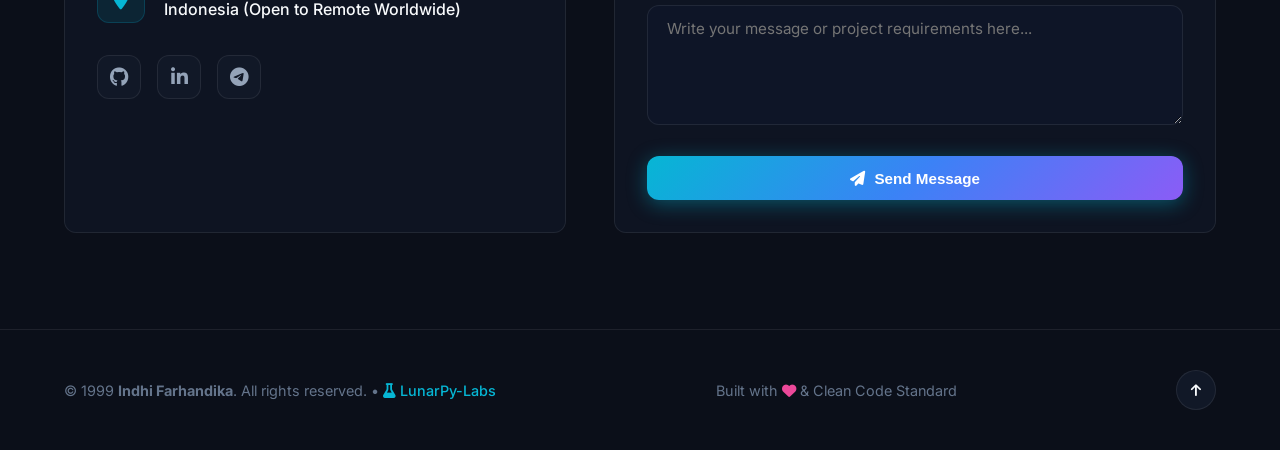
==== commit e039bd8d: "feat: add LunarPy-Labs navigation and integration across site components, and terminal commands." ====
--- a/index.html
+++ b/index.html
@@ -43,6 +43,9 @@
                 <li><a href="#terminal" class="nav-link">Terminal</a></li>
                 <li><a href="#skills" class="nav-link">Skills</a></li>
                 <li><a href="#projects" class="nav-link">Projects</a></li>
+                <li><a href="https://lunarpy-labs.indhifarhandika.dev" target="_blank" rel="noopener noreferrer"
+                        class="nav-link nav-link-labs"><i class="fas fa-flask"></i> LunarPy-Labs <i
+                            class="fas fa-external-link-alt" style="font-size: 0.7em;"></i></a></li>
                 <li><a href="#certificates" class="nav-link">Certificates</a></li>
                 <li><a href="#experience" class="nav-link">Experience</a></li>
                 <li><a href="#publications" class="nav-link">Publications</a></li>
@@ -356,7 +359,8 @@
                         </div>
                         <h3 class="timeline-role">Founder & Research Engineer</h3>
                         <div class="timeline-company">LunarPy-Labs &bull; Self-employed &bull; Indonesia</div>
-                        <p class="timeline-desc">Independent research and engineering lab focused on open-source projects, Python, AI, high-performance computing, and modern software systems.</p>
+                        <p class="timeline-desc">Independent research and engineering lab focused on open-source
+                            projects, Python, AI, high-performance computing, and modern software systems.</p>
                     </div>
                 </div>
 
@@ -673,7 +677,10 @@
     <footer class="footer">
         <div class="container footer-content">
             <div>
-                &copy; 1999 <strong>Indhi Farhandika</strong>. All rights reserved.
+                &copy; 1999 <strong>Indhi Farhandika</strong>. All rights reserved. &bull; <a
+                    href="https://lunarpy-labs.indhifarhandika.dev" target="_blank" rel="noopener noreferrer"
+                    style="color: var(--accent-cyan); text-decoration: none; font-weight: 500;"><i
+                        class="fas fa-flask"></i> LunarPy-Labs</a>
             </div>
             <div>
                 Built with <i class="fas fa-heart" style="color: var(--accent-pink);"></i> & Clean Code Standard
@@ -689,4 +696,4 @@
     <script src="js/main.js"></script>
 </body>
 
-</html>
+</html>
--- a/css/style.css
+++ b/css/style.css
@@ -256,6 +256,7 @@
   align-items: center;
   gap: 0.5rem;
   color: var(--text-primary);
+  flex-shrink: 0;
 }
 
 .logo-badge {
@@ -270,16 +271,21 @@
 .nav-links {
   display: flex;
   list-style: none;
-  gap: 2rem;
-  align-items: center;
+  gap: 1.2rem;
+  align-items: center;
+  white-space: nowrap;
 }
 
 .nav-link {
   color: var(--text-secondary);
-  font-size: 0.95rem;
+  font-size: 0.9rem;
   font-weight: 500;
   position: relative;
-  padding: 0.5rem 0;
+  padding: 0.4rem 0;
+  display: inline-flex;
+  align-items: center;
+  gap: 0.35rem;
+  white-space: nowrap;
 }
 
 .nav-link:hover, .nav-link.active {
@@ -301,10 +307,32 @@
   width: 100%;
 }
 
+.nav-link-labs {
+  color: var(--accent-cyan) !important;
+  font-weight: 600;
+  padding: 0.25rem 0.65rem;
+  border-radius: var(--radius-sm);
+  background: rgba(6, 182, 212, 0.12);
+  border: 1px solid rgba(6, 182, 212, 0.3);
+  transition: var(--transition-fast);
+}
+
+.nav-link-labs:hover {
+  background: rgba(6, 182, 212, 0.25);
+  border-color: var(--accent-cyan);
+  box-shadow: 0 0 10px rgba(6, 182, 212, 0.4);
+  color: #fff !important;
+}
+
+.nav-link-labs::after {
+  display: none !important;
+}
+
 .nav-actions {
   display: flex;
   align-items: center;
   gap: 1rem;
+  flex-shrink: 0;
 }
 
 .status-badge {
@@ -1241,6 +1269,18 @@
 }
 
 /* Responsive Media Queries */
+@media (max-width: 1250px) {
+  .nav-links {
+    gap: 0.75rem;
+  }
+  .nav-link {
+    font-size: 0.82rem;
+  }
+  .status-badge {
+    display: none;
+  }
+}
+
 @media (max-width: 992px) {
   .hero-grid {
     grid-template-columns: 1fr;
